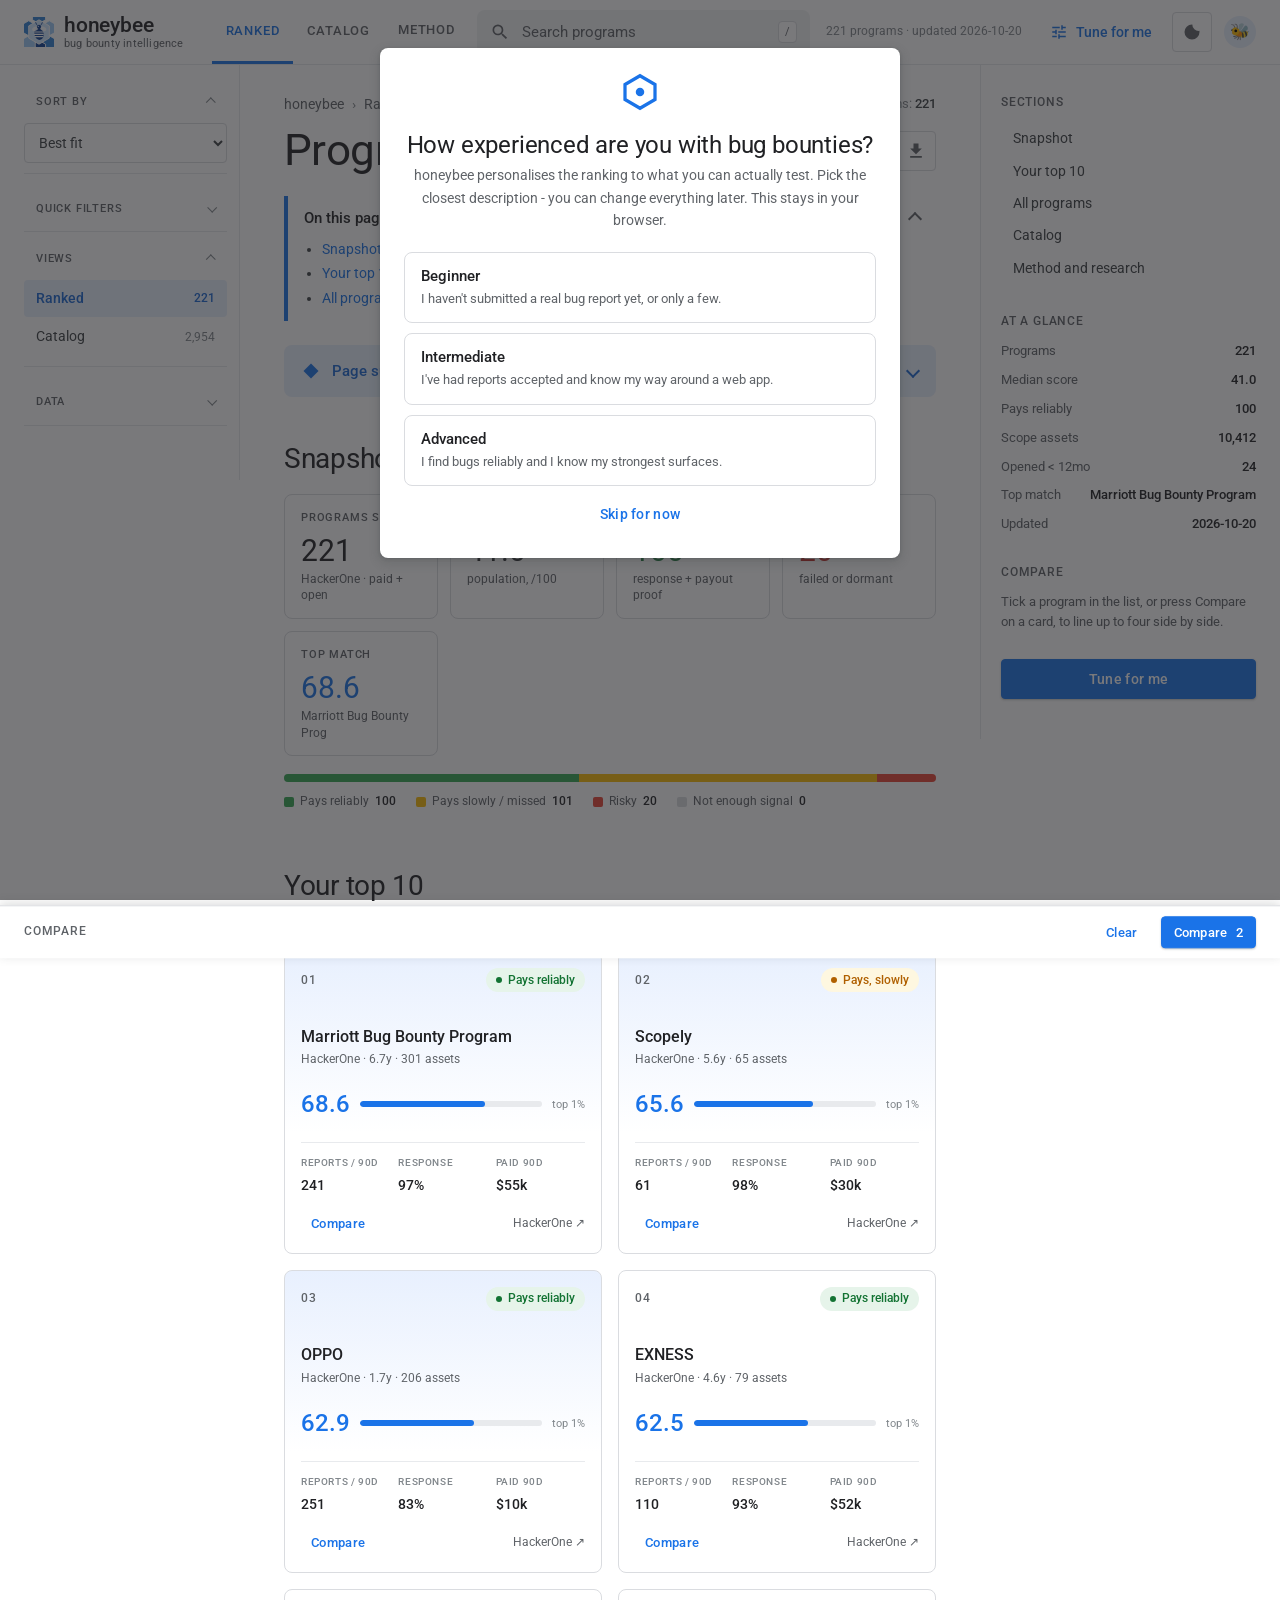
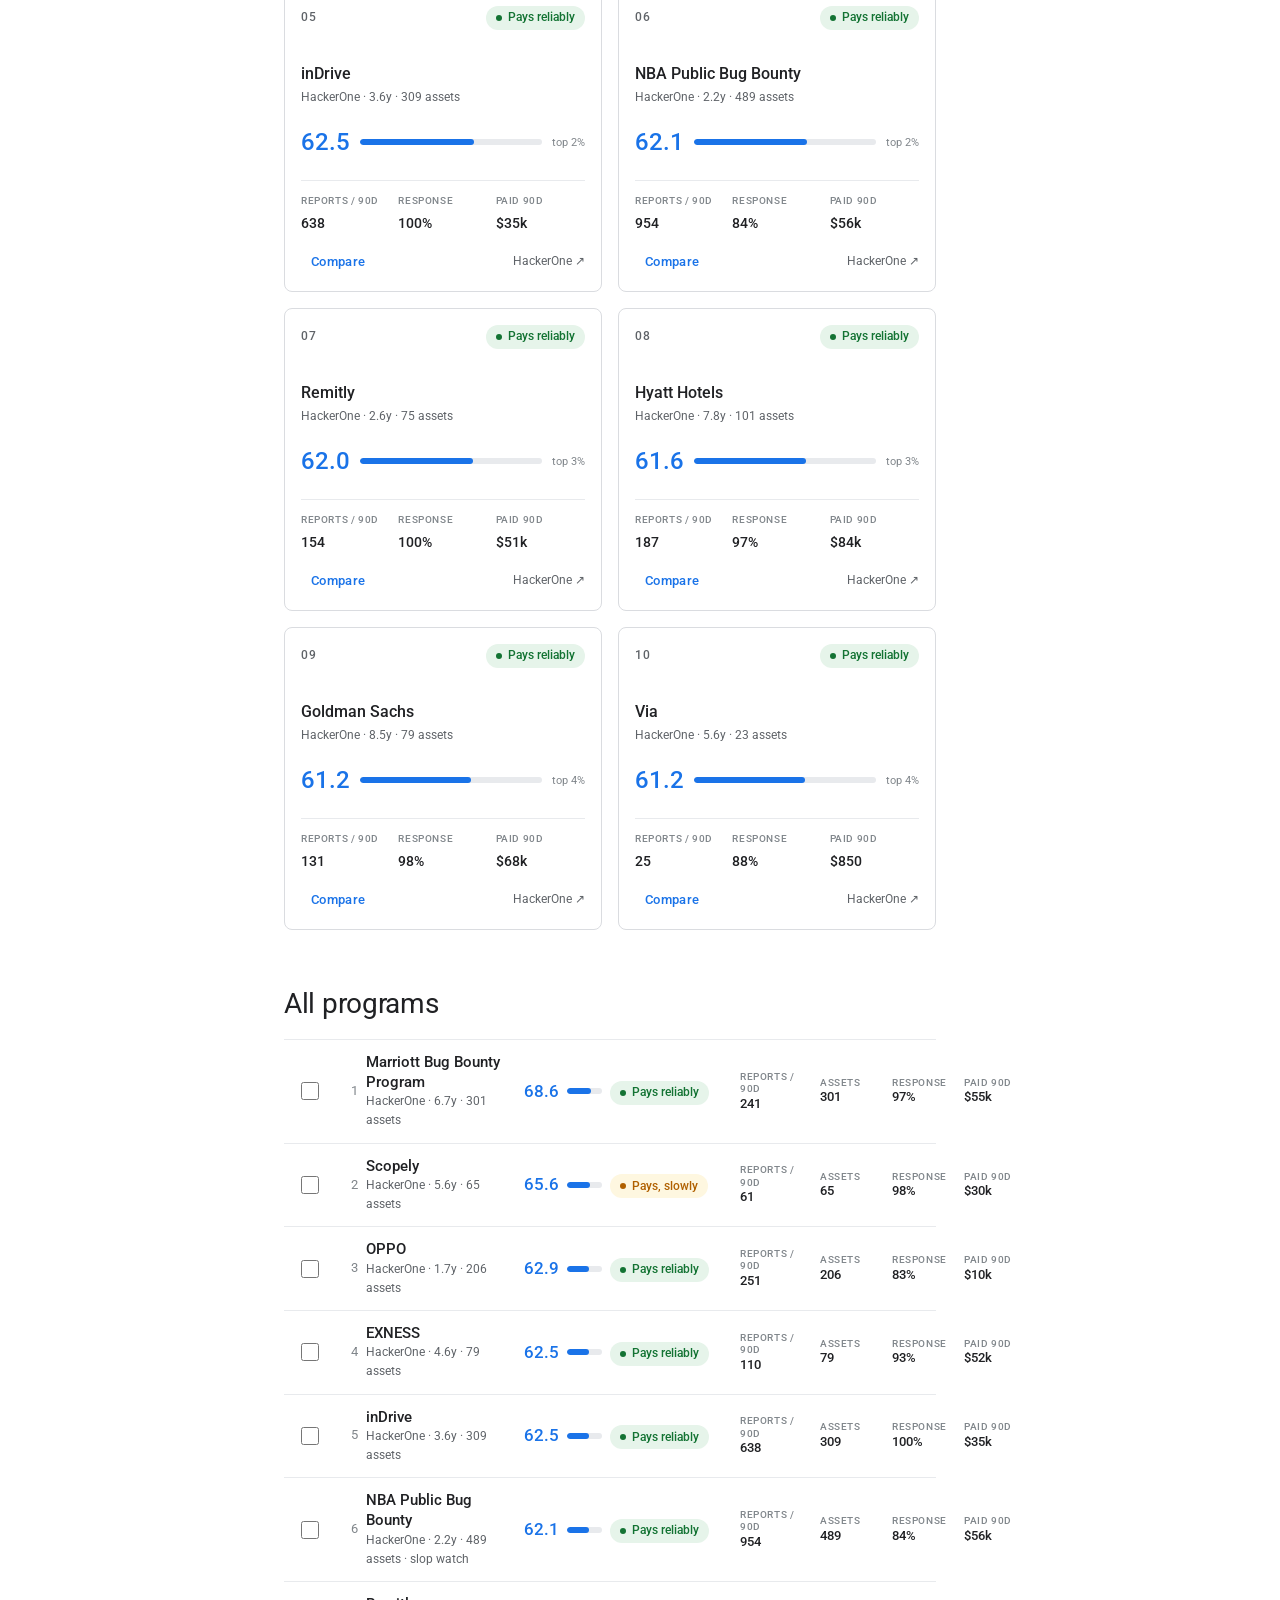
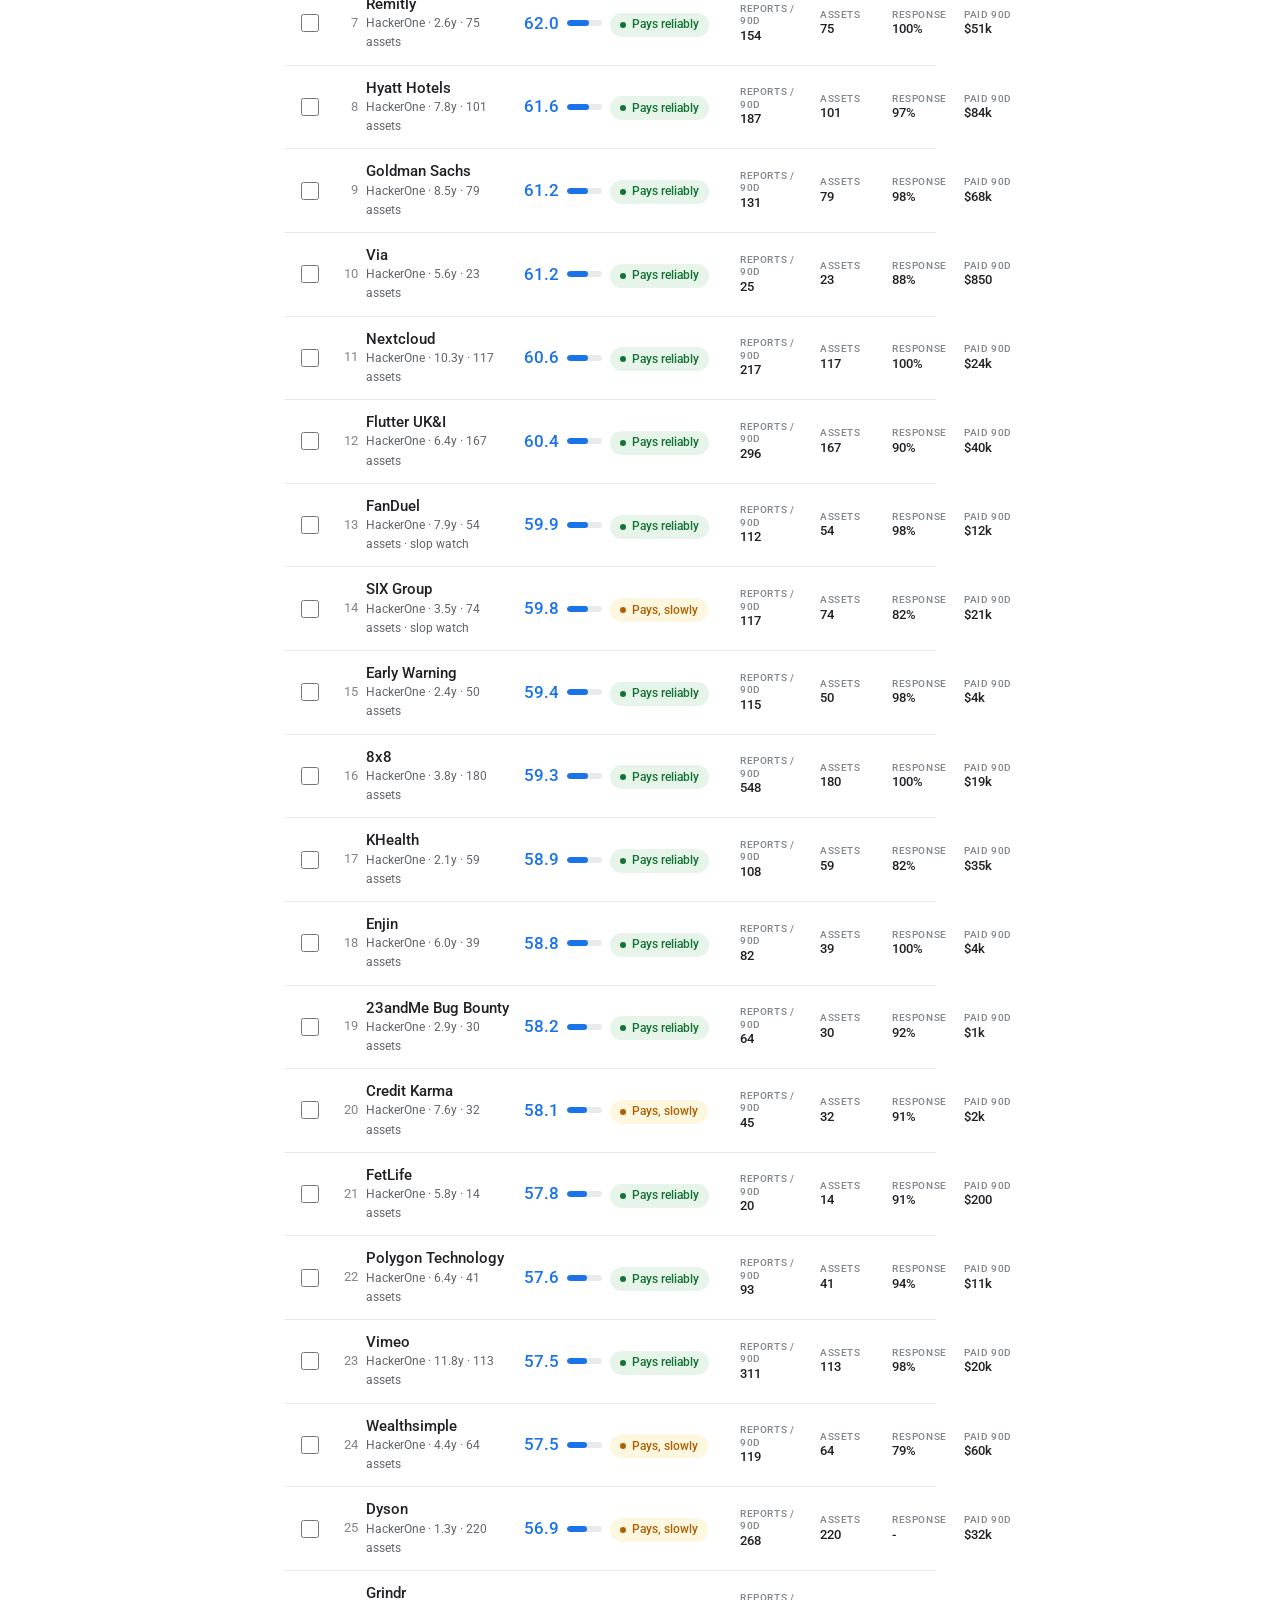
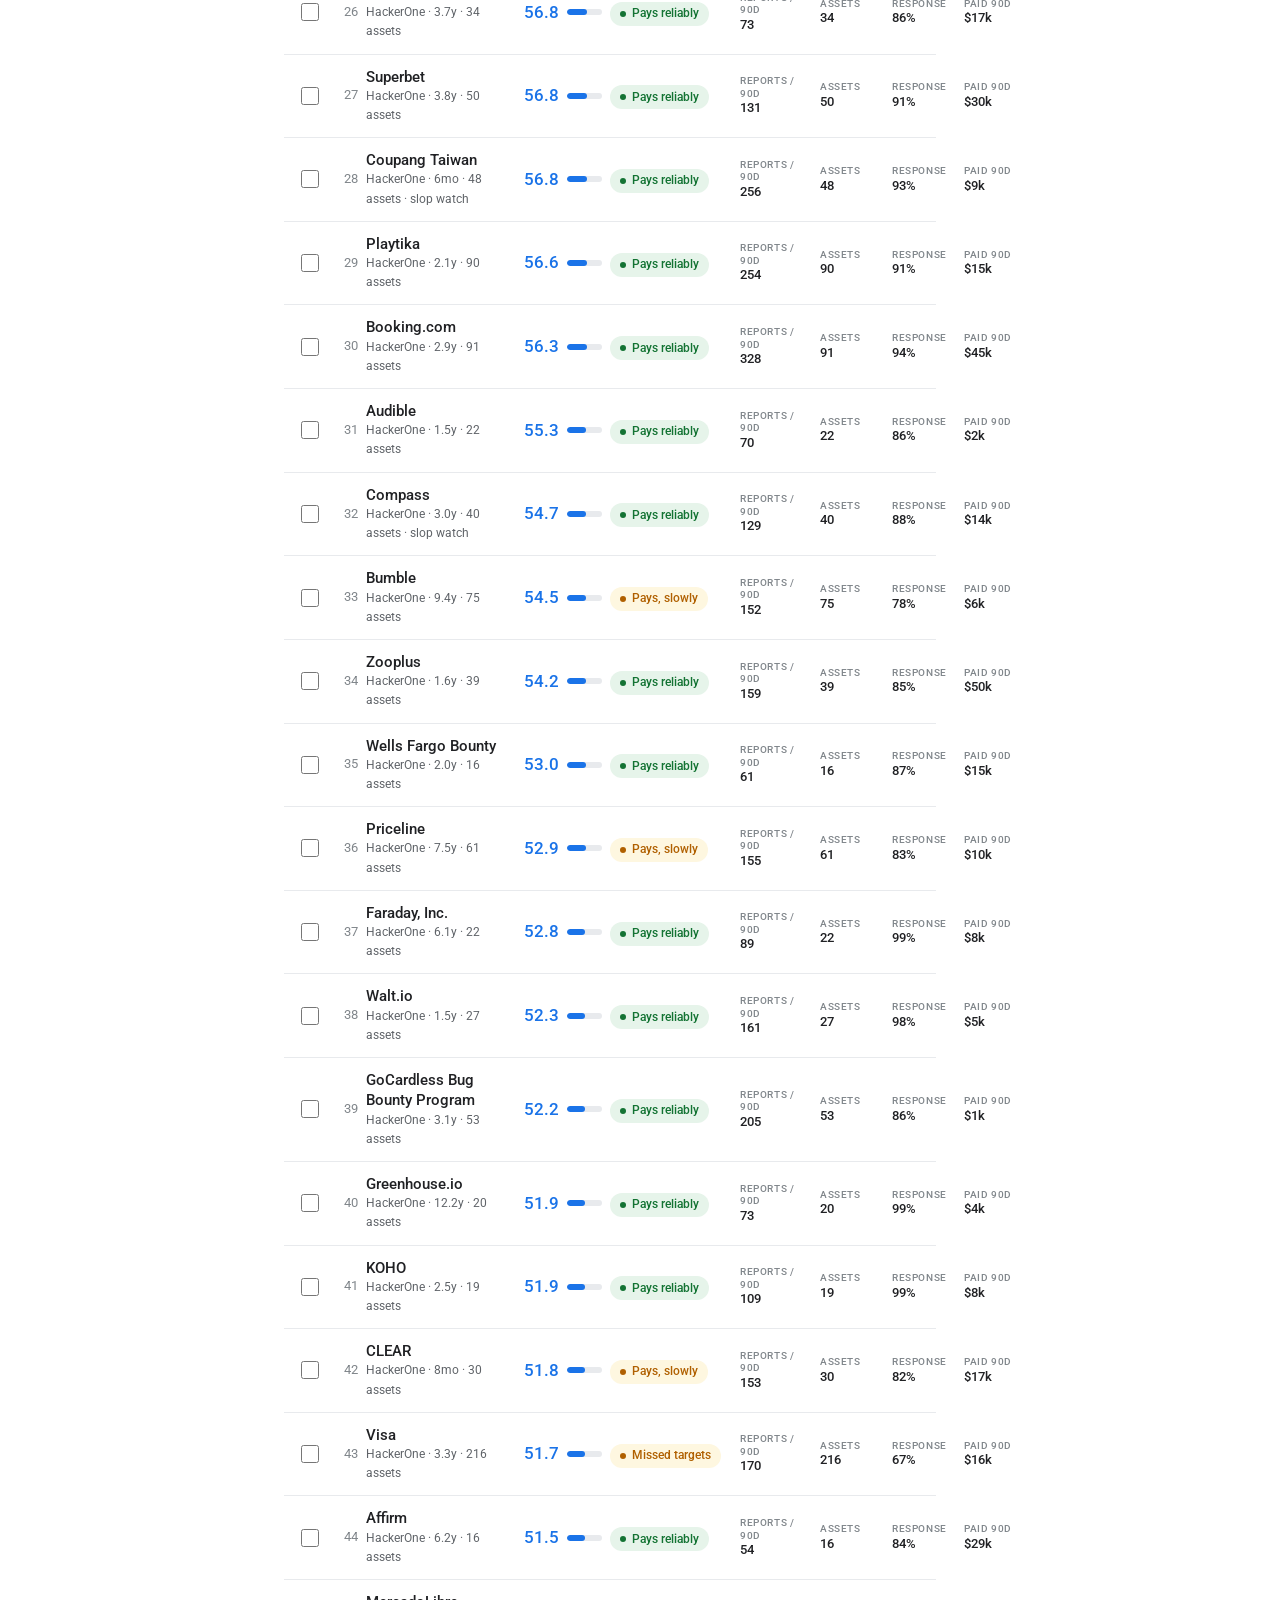
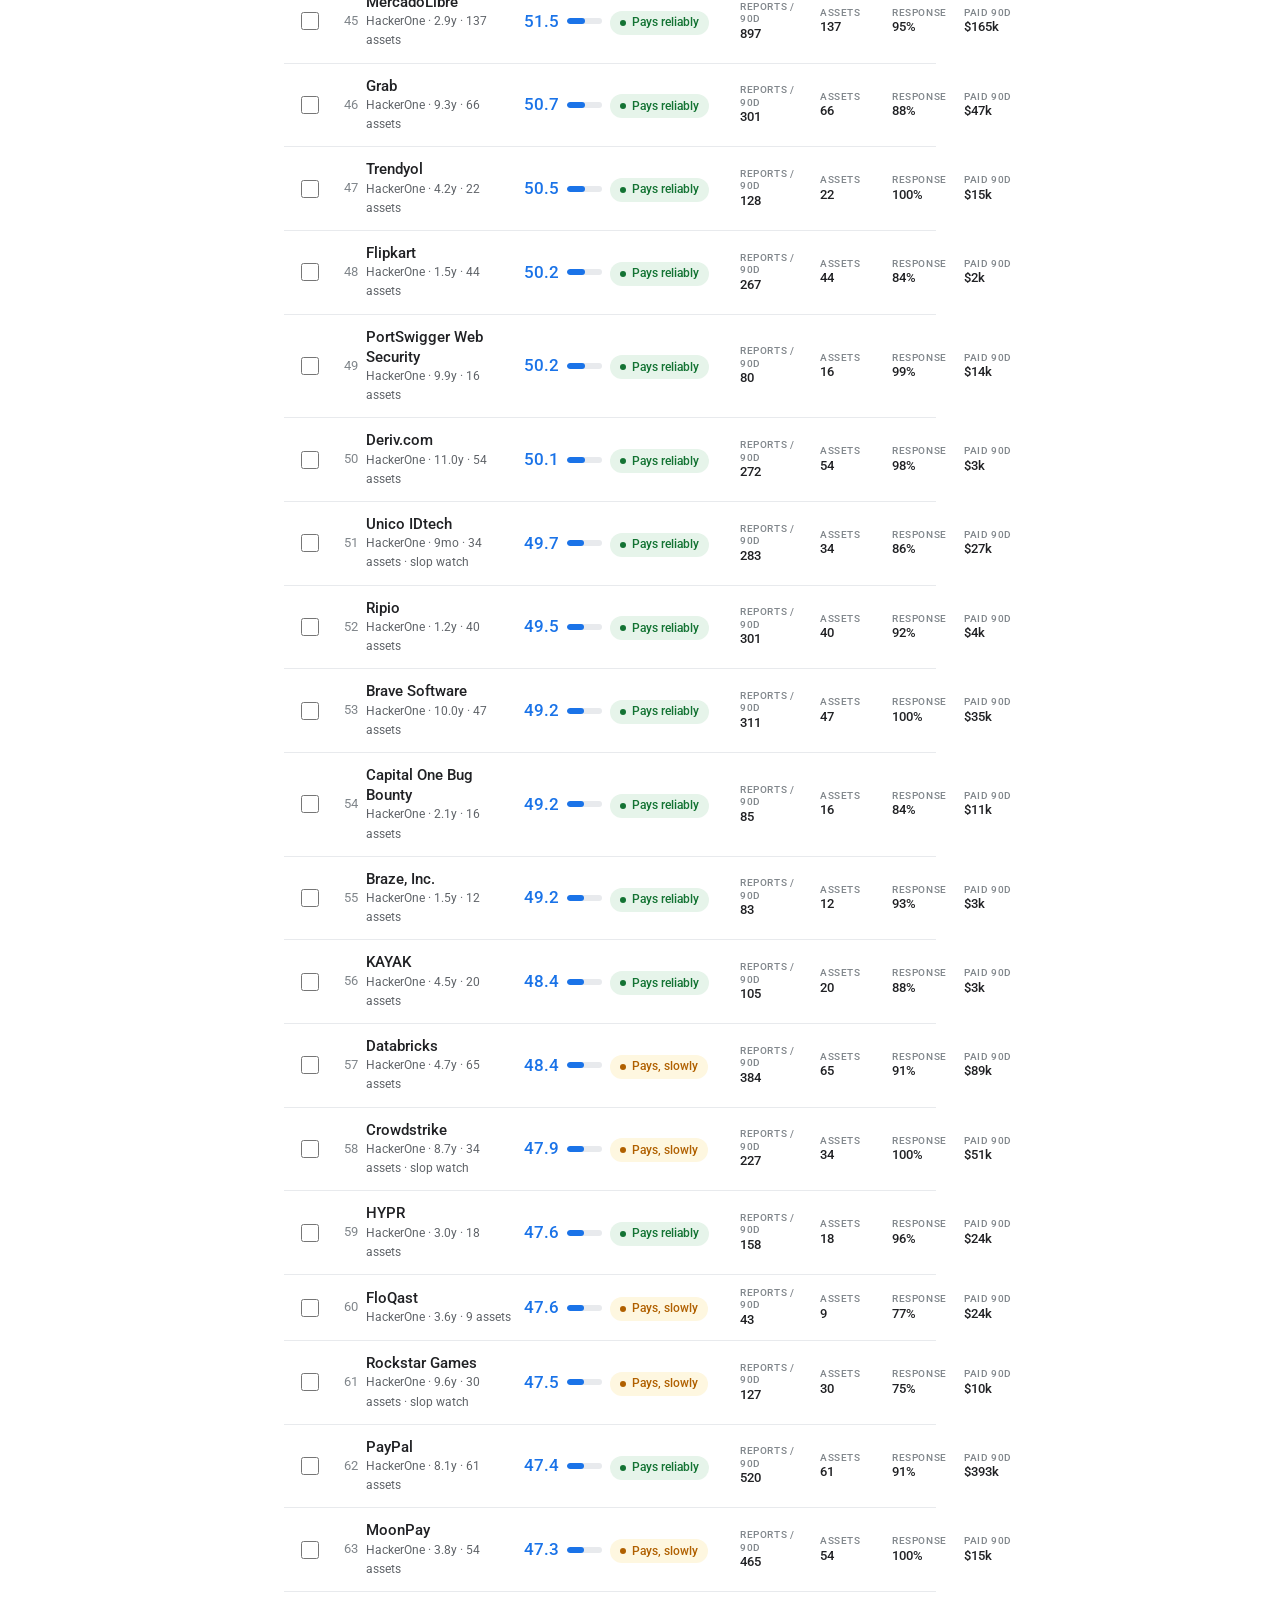
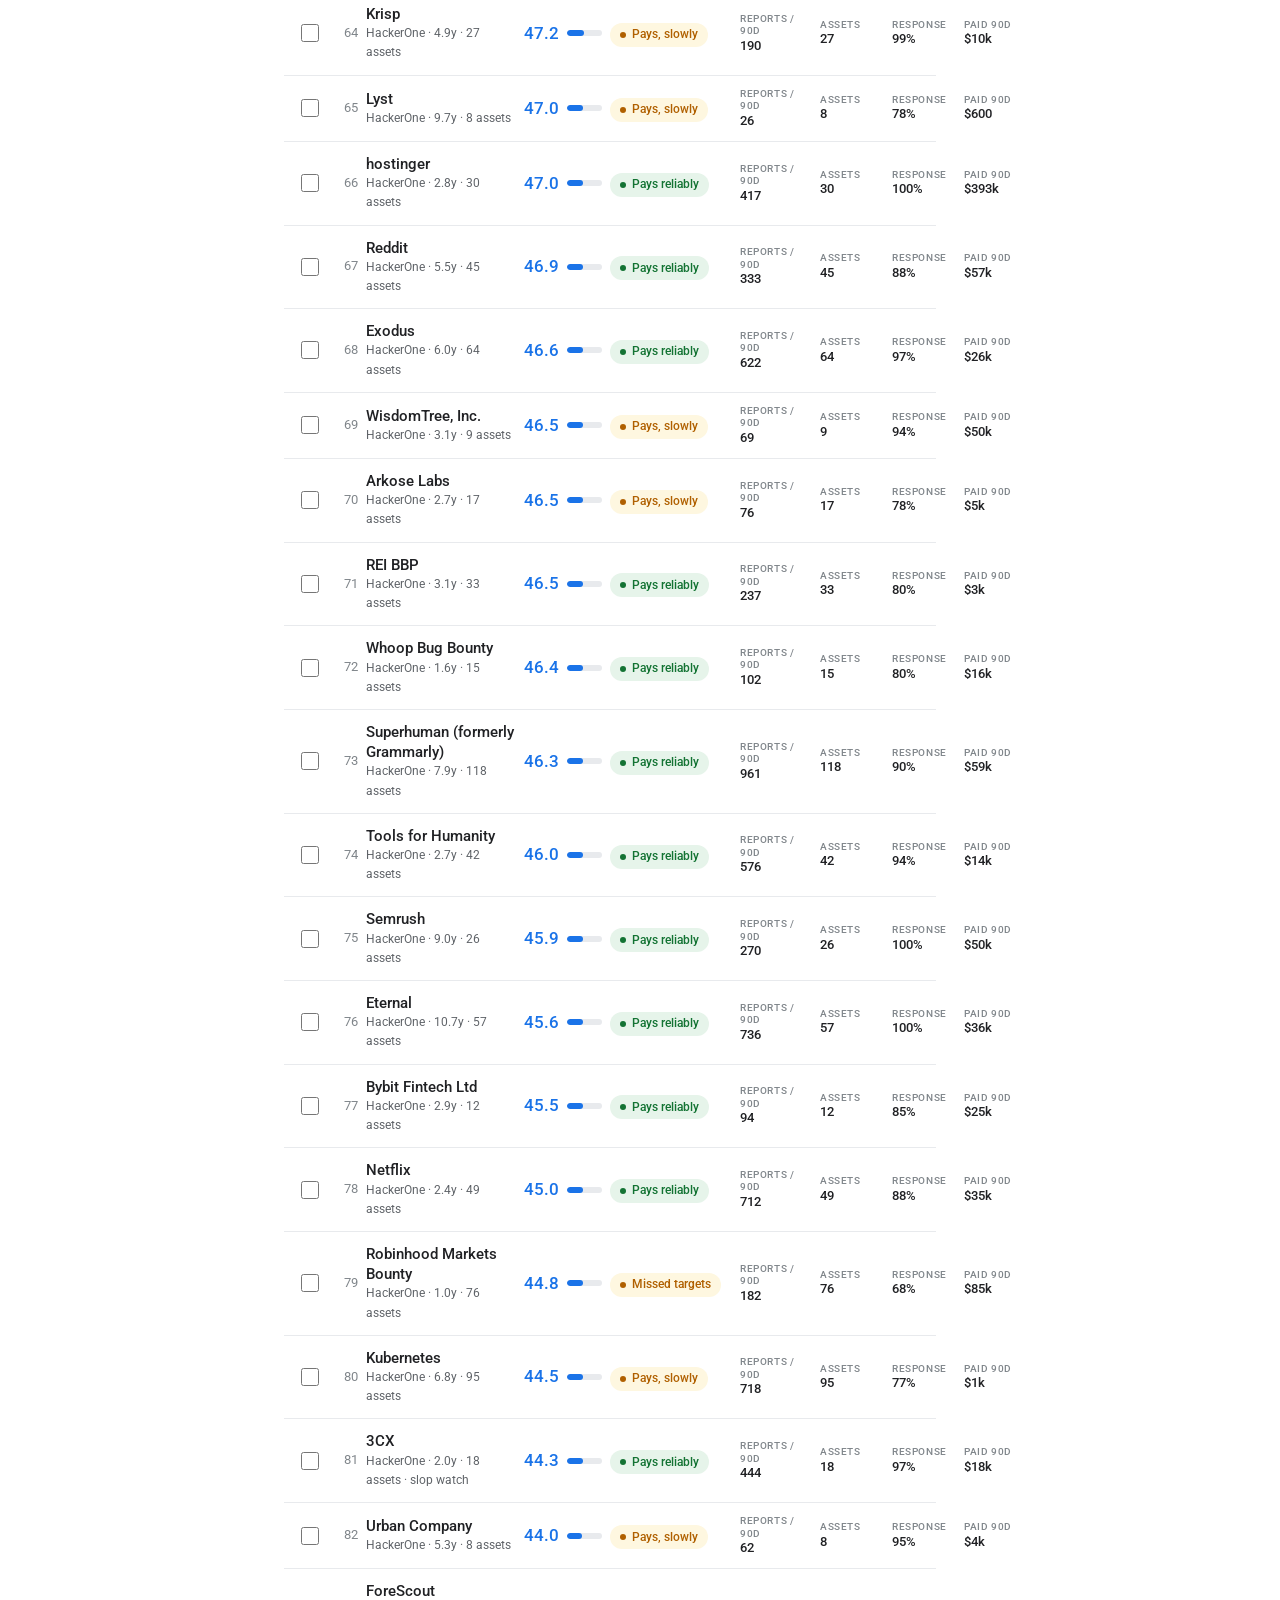
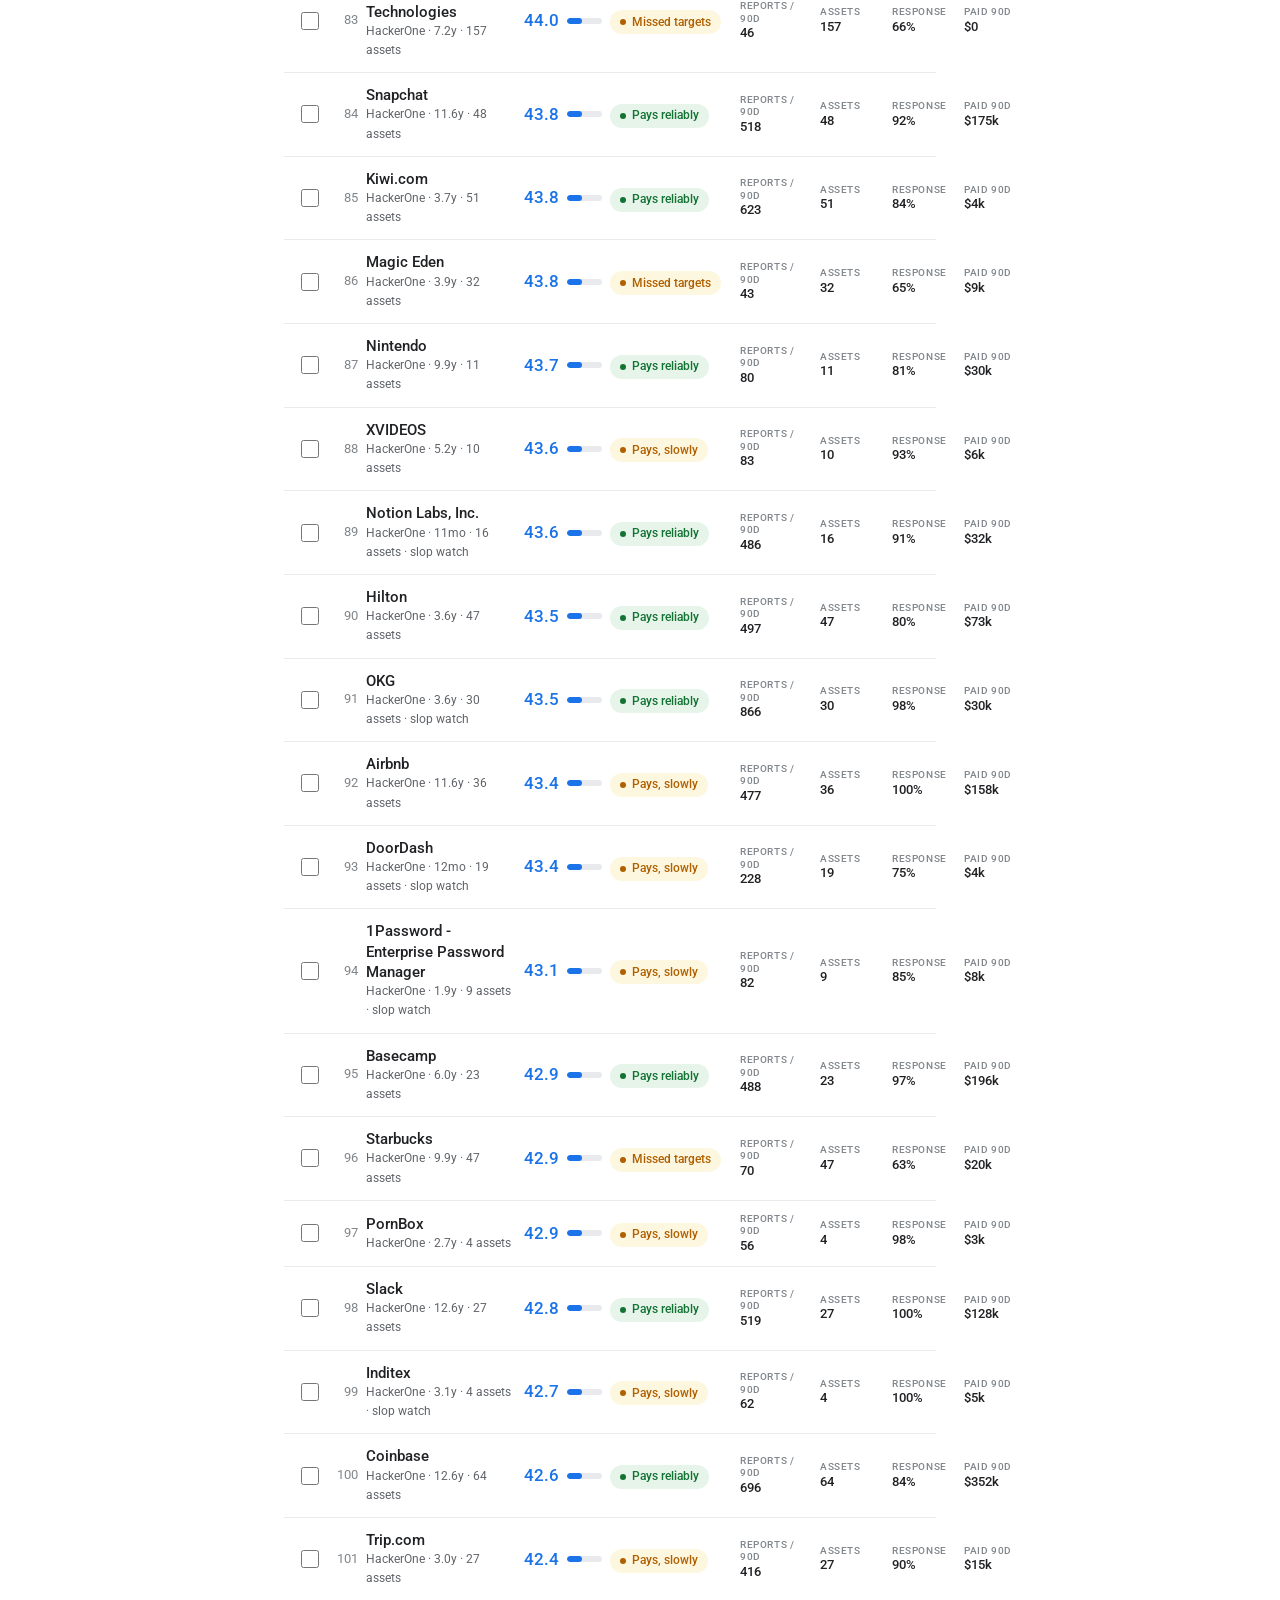
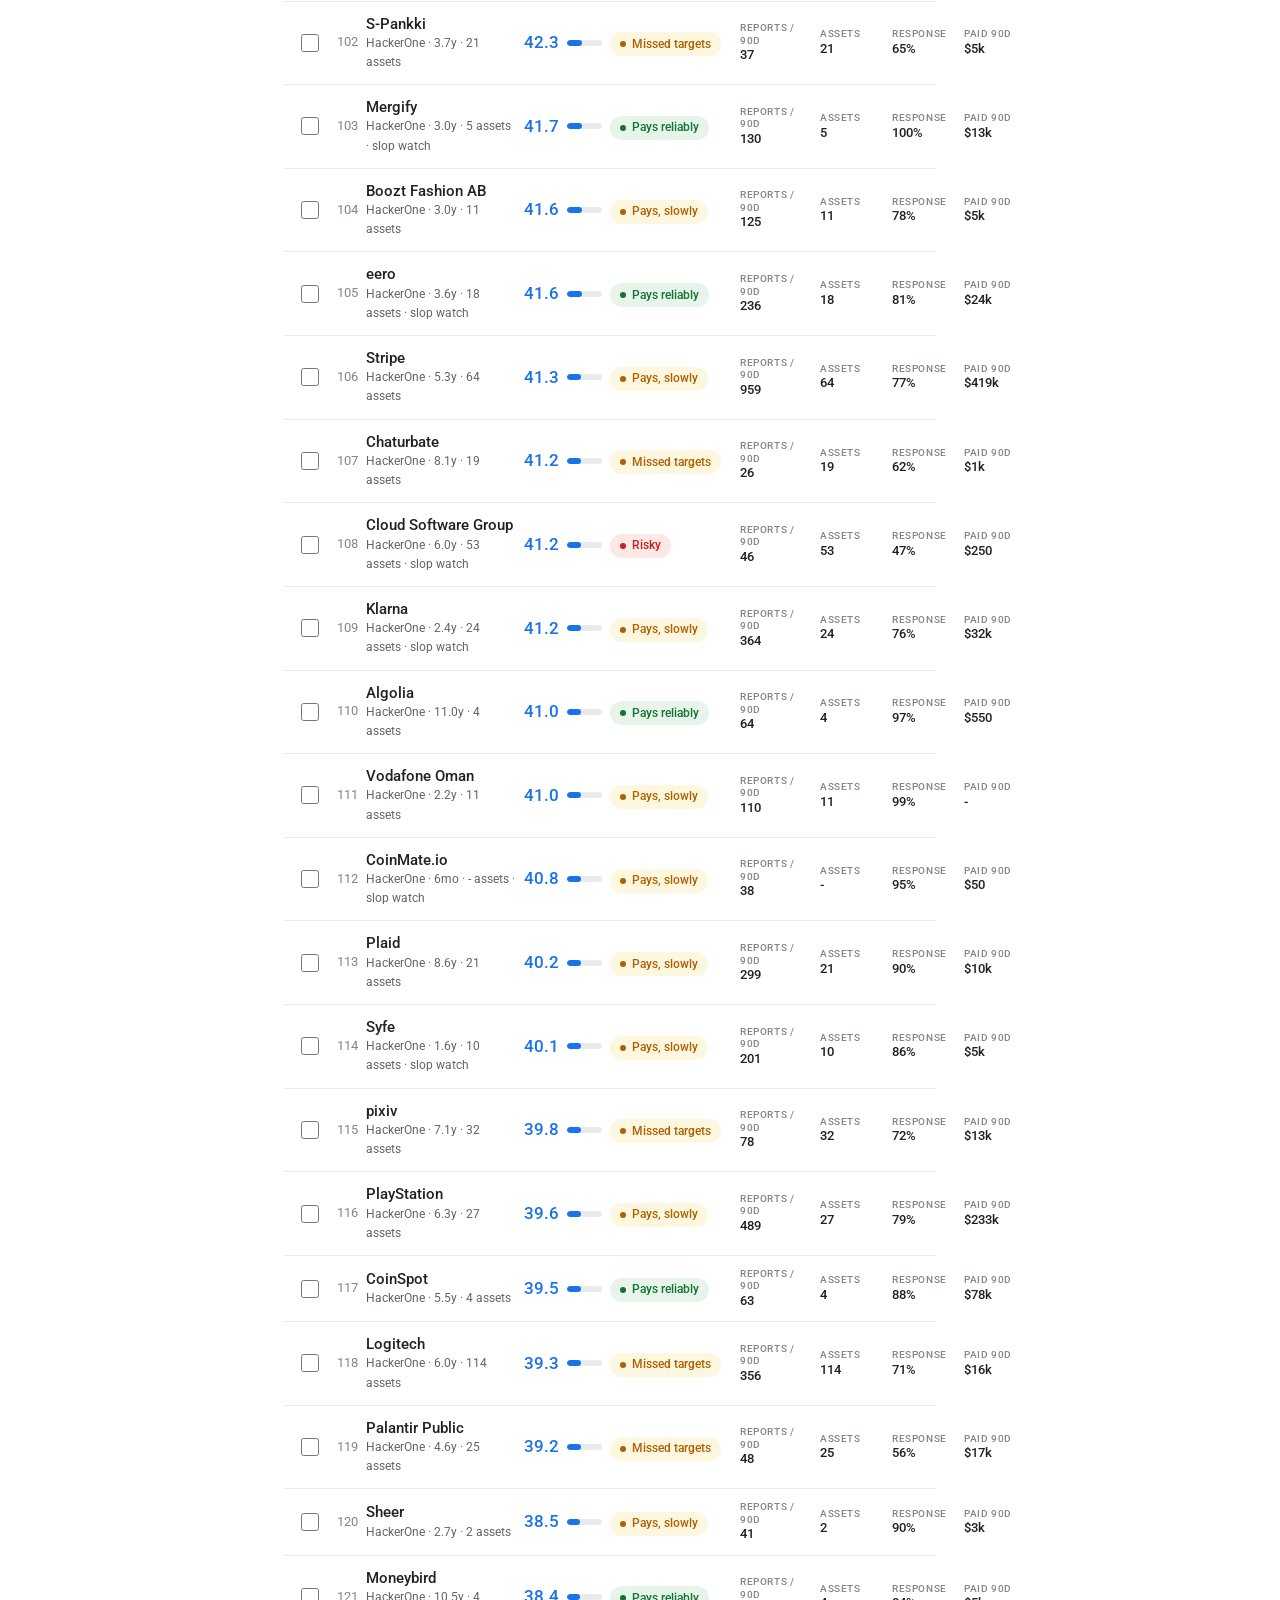
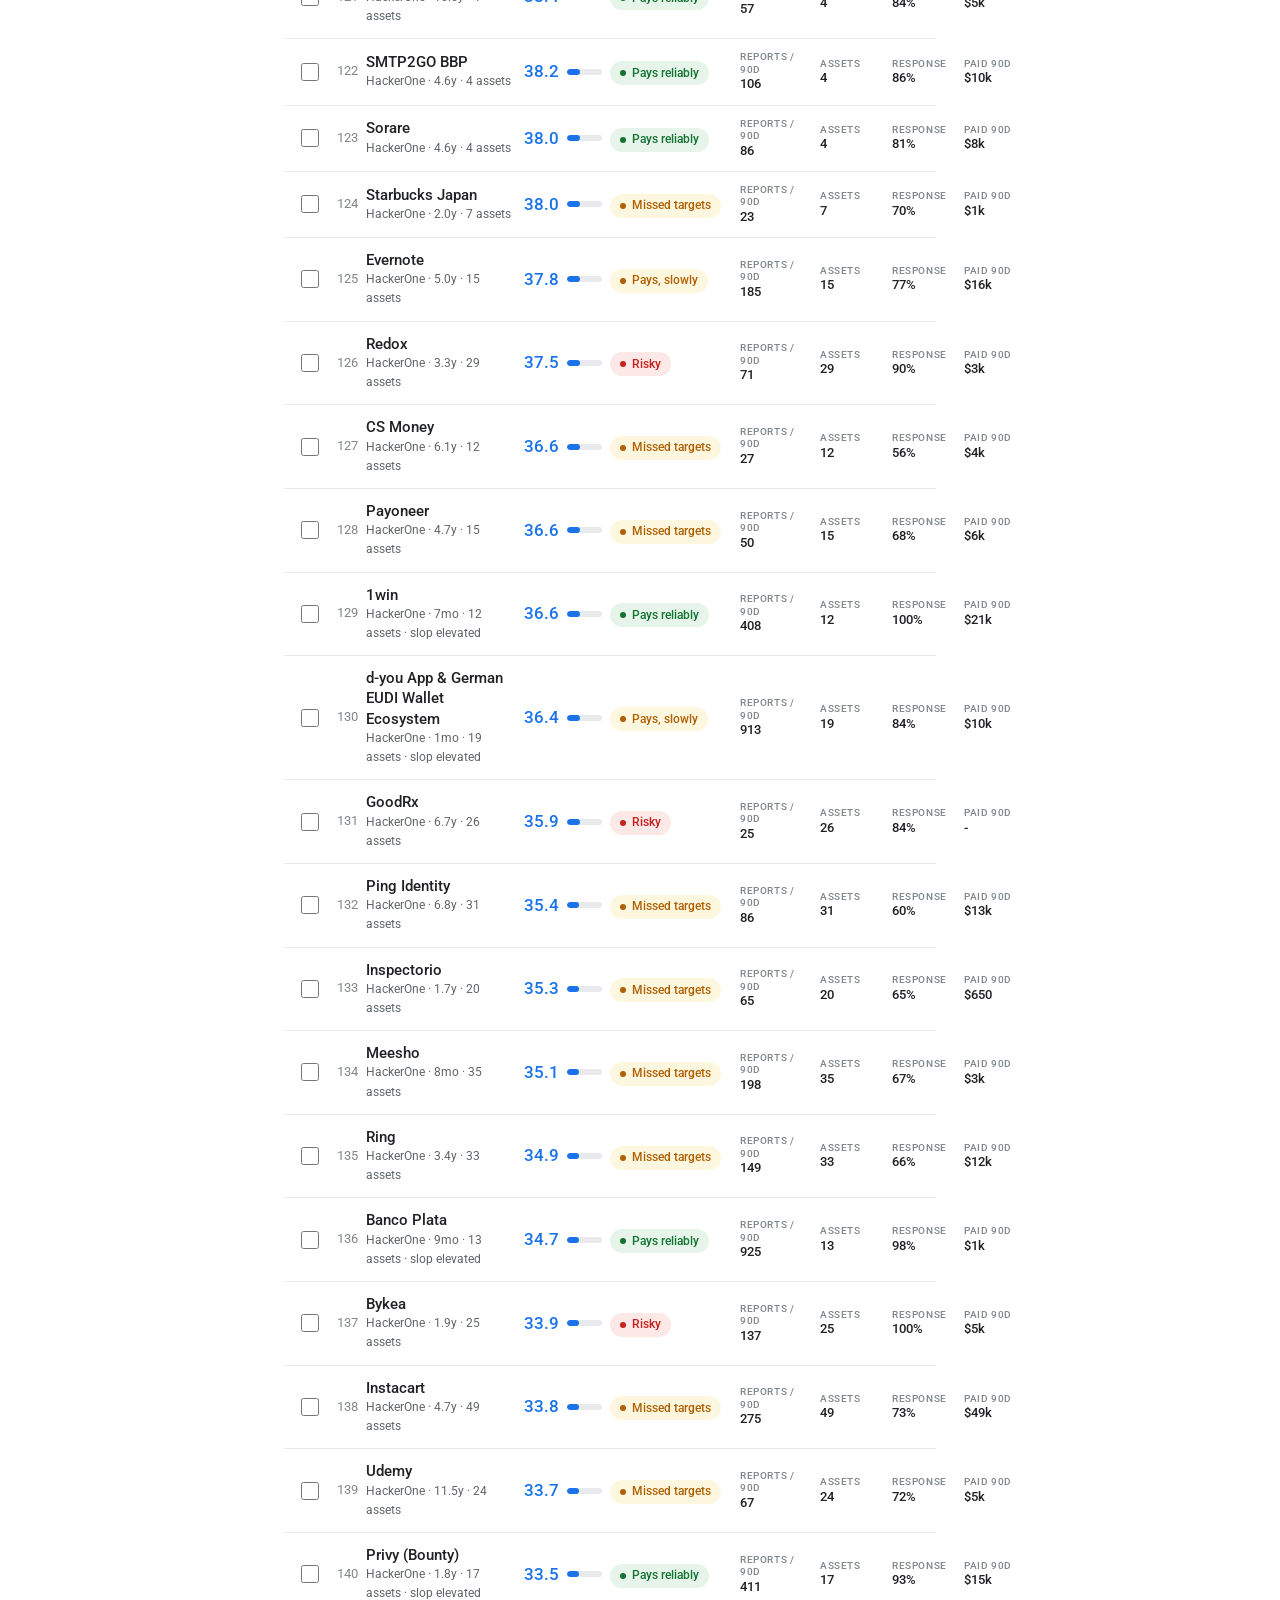
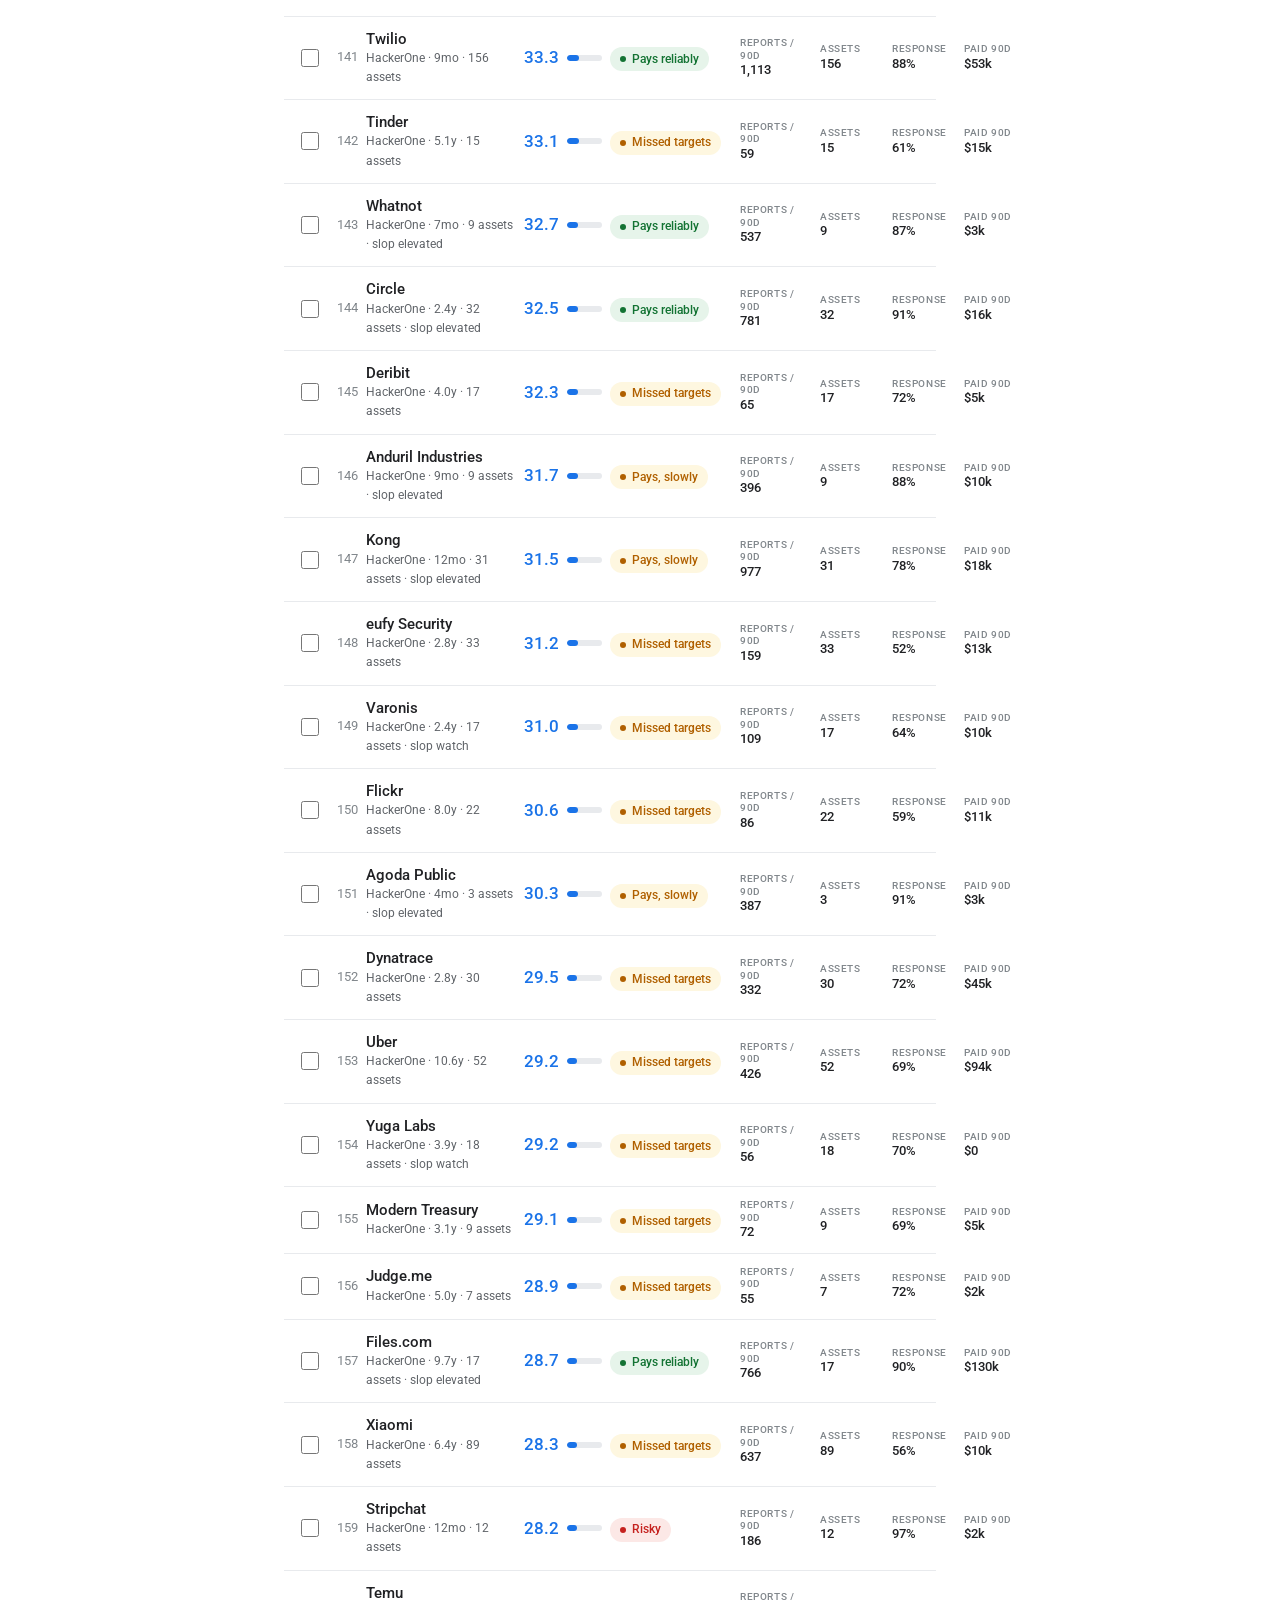
==== public/app.html @ 009af7c8 "Split home, index and method, add dark mode" ====
<!doctype html>
<html lang="en">
  <head>
    <meta charset="utf-8" />
    <meta name="viewport" content="width=device-width, initial-scale=1" />
    <title>Ranked - honeybee</title>
    <meta
      name="description"
      content="Ranked bug bounty programs, scored on payout reliability, crowding, triage quality and your own stack."
    />
    <link rel="preconnect" href="https://fonts.googleapis.com" />
    <link rel="preconnect" href="https://fonts.gstatic.com" crossorigin />
    <link
      href="https://fonts.googleapis.com/css2?family=Roboto:wght@300;400;500;700&family=Roboto+Mono:wght@400;500&display=swap"
      rel="stylesheet"
    />
    <link rel="stylesheet" href="styles.css" />
    <link rel="icon" type="image/svg+xml" href="logo.svg" />
    <script>
      (function () {
        try {
          var q = new URLSearchParams(window.location.search).get("theme");
          var t = q || localStorage.getItem("honeybee.theme");
          if (!t)
            t = window.matchMedia("(prefers-color-scheme: dark)").matches
              ? "dark"
              : "light";
          if (t === "dark" || t === "light")
            document.documentElement.setAttribute("data-theme", t);
        } catch (e) {}
      })();
    </script>
  </head>
  <body id="top">
    <!-- ===================== APP BAR ===================== -->
    <header class="appbar">
      <div class="appbar-inner">
        <a class="brand" href="index.html">
          <img class="brand-mark" src="logo.svg" alt="honeybee" />
          <span class="brand-text">
            <span class="brand-name">honeybee</span>
            <span class="brand-sub">bug bounty intelligence</span>
          </span>
        </a>

        <nav class="appnav" aria-label="Sections">
          <button class="appnav-link active" data-tab-link="ranked">
            Ranked
          </button>
          <button class="appnav-link" data-tab-link="catalog">Catalog</button>
          <a class="appnav-link" href="method.html">Method</a>
        </nav>

        <div class="appbar-search">
          <svg class="ic" viewBox="0 0 24 24" aria-hidden="true">
            <path
              d="M15.5 14h-.79l-.28-.27A6.47 6.47 0 0 0 16 9.5 6.5 6.5 0 1 0 9.5 16c1.61 0 3.09-.59 4.23-1.57l.27.28v.79l5 4.99L20.49 19l-4.99-5zm-6 0C7.01 14 5 11.99 5 9.5S7.01 5 9.5 5 14 7.01 14 9.5 11.99 14 9.5 14z"
            />
          </svg>
          <input
            id="search"
            type="search"
            placeholder="Search programs"
            autocomplete="off"
            aria-label="Search programs"
          />
          <kbd>/</kbd>
        </div>

        <span class="appbar-meta" id="meta">loading…</span>
        <span id="profile-pill"></span>
        <button class="btn-text js-tune" id="tune-btn">
          <svg class="ic" viewBox="0 0 24 24" aria-hidden="true">
            <path
              d="M3 17v2h6v-2H3zM3 5v2h10V5H3zm10 16v-2h8v-2h-8v-2h-2v6h2zM7 9v2H3v2h4v2h2V9H7zm14 4v-2H11v2h10zm-6-4h2V7h4V5h-4V3h-2v6z"
            />
          </svg>
          Tune for me
        </button>
        <button
          class="icon-btn theme-toggle"
          data-theme-toggle
          aria-label="Switch colour theme"
          title="Switch colour theme"
        >
          <svg class="ic icon-moon" viewBox="0 0 24 24" aria-hidden="true">
            <path
              d="M12 3a9 9 0 1 0 9 9c0-.46-.04-.92-.1-1.36A7.5 7.5 0 0 1 12.36 3.1c-.12-.03-.24-.05-.36-.08z"
            />
          </svg>
          <svg class="ic icon-sun" viewBox="0 0 24 24" aria-hidden="true">
            <path
              d="M12 7a5 5 0 1 0 0 10 5 5 0 0 0 0-10zm0-5v3m0 14v3M2 12h3m14 0h3M4.9 4.9l2.1 2.1m10 10 2.1 2.1M4.9 19.1l2.1-2.1m10-10 2.1-2.1"
              stroke="currentColor"
              stroke-width="1.8"
              fill="none"
              stroke-linecap="round"
            />
          </svg>
        </button>
        <span class="avatar" aria-hidden="true">🐝</span>
      </div>
    </header>

    <div class="shell">
      <!-- ---------- left nav ---------- -->
      <aside class="sidenav">
        <details class="side-block" id="sort-block" open>
          <summary class="side-title">Sort by</summary>
          <div class="controls" id="controls">
            <select id="sort" aria-label="Sort programs">
              <option value="fit">Best fit</option>
              <option value="lowcomp">Lowest competition</option>
              <option value="newest">Newest</option>
              <option value="payout">Highest paid (90d)</option>
              <option value="scope">Largest scope</option>
            </select>
          </div>
        </details>

        <details class="side-block">
          <summary class="side-title">Quick filters</summary>
          <div class="quick" id="quick">
            <button class="quickchip active" data-quick="all">
              All programs <span class="chip-cnt" data-cnt="all"></span>
            </button>
            <button class="quickchip" data-quick="green">
              Pays reliably <span class="chip-cnt" data-cnt="green"></span>
            </button>
            <button class="quickchip" data-quick="missed">
              Missed targets <span class="chip-cnt" data-cnt="missed"></span>
            </button>
            <button class="quickchip" data-quick="red">
              Risky <span class="chip-cnt" data-cnt="red"></span>
            </button>
            <button class="quickchip" data-quick="lowcomp">
              Low crowding <span class="chip-cnt" data-cnt="lowcomp"></span>
            </button>
            <button class="quickchip" data-quick="fresh">
              Fresh &lt; 12mo <span class="chip-cnt" data-cnt="fresh"></span>
            </button>
            <button class="quickchip" data-quick="bigscope">
              Large scope <span class="chip-cnt" data-cnt="bigscope"></span>
            </button>
          </div>
        </details>

        <details class="side-block" open>
          <summary class="side-title">Views</summary>
          <nav class="side-nav">
            <a class="side-link active" data-tab-link="ranked" href="#"
              >Ranked <span class="side-count" id="count-ranked">-</span></a
            >
            <a class="side-link" data-tab-link="catalog" href="#"
              >Catalog
              <span class="side-count" id="count-catalog">soon</span></a
            >
          </nav>
        </details>

        <details class="side-block">
          <summary class="side-title">Data</summary>
          <nav class="side-nav">
            <a class="side-link" href="#top10">Your top 10</a>
            <a class="side-link" href="#all">All programs</a>
            <a class="side-link" href="method.html">Method and research</a>
            <a class="side-link" href="data/programs.json" download
              >Download JSON</a
            >
            <a class="side-link" href="data/catalog.json" download
              >Download catalog</a
            >
          </nav>
        </details>
      </aside>

      <!-- ---------- main ---------- -->
      <main class="doc">
        <div class="crumbs">
          <a href="#top">honeybee</a>
          <span class="sep">›</span>
          <a href="#top10" id="crumb-section">Ranked</a>
          <span class="sep">›</span>
          <span class="crumb-current" id="crumb-current">Programs</span>
          <span class="crumb-right" id="hero-count-wrap"
            >Scored programs: <b id="hero-count">220</b></span
          >
        </div>

        <div class="h1-row">
          <h1>Programs that actually pay</h1>
          <div class="h1-actions">
            <button
              class="icon-btn"
              id="copy-link"
              title="Copy a link to this view"
            >
              <svg class="ic" viewBox="0 0 24 24">
                <path
                  d="M16 1H4a2 2 0 0 0-2 2v14h2V3h12V1zm3 4H8a2 2 0 0 0-2 2v14a2 2 0 0 0 2 2h11a2 2 0 0 0 2-2V7a2 2 0 0 0-2-2zm0 16H8V7h11v14z"
                />
              </svg>
            </button>
            <a
              class="icon-btn"
              href="data/programs.json"
              download
              title="Download the dataset"
            >
              <svg class="ic" viewBox="0 0 24 24">
                <path d="M19 9h-4V3H9v6H5l7 7 7-7zM5 18v2h14v-2H5z" />
              </svg>
            </a>
          </div>
        </div>

        <details class="toc-box" open>
          <summary>On this page</summary>
          <ul id="toc-list">
            <li><a href="#snapshot">Snapshot</a></li>
            <li><a href="#top10">Your top 10</a></li>
            <li><a href="#all">All programs</a></li>
          </ul>
        </details>

        <details class="callout">
          <summary>
            <svg class="ic diamond" viewBox="0 0 24 24" aria-hidden="true">
              <path d="M12 2 22 12 12 22 2 12z" />
            </svg>
            Page summary
          </summary>
          <div class="callout-body" id="page-summary-body">
            <p>
              honeybee ranks
              <b
                ><span class="inline-count" id="hero-count-2">220</span> public,
                paid, open HackerOne programs</b
              >
              by payout reliability, crowding, triage quality and scope breadth.
              Data comes from free, unauthenticated sources and refreshes every
              six hours.
            </p>
            <p>
              Programs with insufficient signal are marked unknown instead of
              scored favorably. Missing data never becomes a good score.
            </p>
          </div>
        </details>

        <div id="ranked-view">
          <h2 id="snapshot">Snapshot</h2>
          <section class="stats" id="stats"></section>
          <div
            class="tierbar"
            id="tierbar"
            title="Will They Pay distribution"
          ></div>
          <div class="tierlegend" id="tierlegend"></div>

          <h2 id="top10">Your top 10</h2>
          <p class="section-note" id="top10-note">
            population ranking · add a profile to personalise
          </p>
          <section class="top10" id="top10-section">
            <div class="cards" id="cards"></div>
          </section>

          <h2 id="all">All programs</h2>
          <div id="list" class="list"></div>
        </div>
        <!-- /ranked-view -->

        <div id="catalog-view" style="display: none">
          <h2 id="catalog">Catalog</h2>
          <p class="lede">
            Everything honeybee can find, across six sources, with the gaps left
            visible. The Catalog is ordered, never scored: it exists to show you
            what is out there when the ranked list is empty for your stack.
          </p>
          <p class="section-note" id="cat-intro"></p>

          <div class="cat-toolbar">
            <div class="cat-chips" id="cat-chips"></div>
            <label class="cat-sort">
              <span>Order</span>
              <select id="cat-sort" aria-label="Order catalog programs">
                <option value="best">Catalog order</option>
                <option value="latest">Latest additions</option>
                <option value="scope">Largest scope</option>
                <option value="payout">Highest max payout</option>
                <option value="name">Name A to Z</option>
              </select>
            </label>
          </div>

          <h3 class="subhead" id="cat-top">Catalog top 10</h3>
          <p class="section-note" id="cat-top-note">
            Ordered on scope size, stated bounties and disclosure terms, using
            only the fields we have. This is an ordering, not a payout
            prediction. Programs already scored in Ranked are excluded here.
          </p>
          <div class="cards" id="cat-cards"></div>

          <h3 class="subhead" id="cat-latest">Latest additions</h3>
          <p class="section-note" id="cat-latest-note"></p>
          <div class="list cat-latest" id="cat-latest"></div>

          <h3 class="subhead" id="cat-all">All catalog programs</h3>
          <p class="section-note" id="cat-count"></p>
          <div class="list" id="cat-list"></div>
        </div>
      </main>

      <!-- ---------- right rail ---------- -->
      <aside class="rail">
        <div class="rail-block">
          <h3>Sections</h3>
          <ul class="rail-toc">
            <li><a href="#snapshot">Snapshot</a></li>
            <li><a href="#top10">Your top 10</a></li>
            <li><a href="#all">All programs</a></li>
            <li><a href="#catalog" data-tab-link="catalog">Catalog</a></li>
            <li><a href="method.html">Method and research</a></li>
          </ul>
        </div>

        <div class="rail-block">
          <h3>At a glance</h3>
          <div class="rail-stats" id="rail-stats"></div>
        </div>

        <div class="rail-block">
          <h3>Compare</h3>
          <div id="rail-compare"></div>
        </div>

        <div class="rail-block" id="rail-gap-block" style="display: none">
          <h3>Skill gaps</h3>
          <p class="rail-empty" id="rail-gap-note">
            If you practiced one more surface, these programs would enter your
            top 50.
          </p>
          <div id="rail-gaps"></div>
        </div>

        <button class="btn primary full js-tune">Tune for me</button>
      </aside>
    </div>

    <!-- ===================== COMPARE TRAY (narrow screens) ===================== -->
    <div class="tray" id="tray">
      <div class="tray-inner">
        <span class="tray-label">Compare</span>
        <div class="tray-items" id="tray-items"></div>
        <div class="spacer"></div>
        <button class="btn ghost sm" id="clear-compare">Clear</button>
        <button class="btn primary sm" id="open-compare">
          Compare <span id="compare-count">2</span>
        </button>
      </div>
    </div>

    <!-- ===================== COMPARE DIALOG ===================== -->
    <div class="modal" id="compare-modal">
      <div class="modal-bg" id="compare-bg"></div>
      <div
        class="modal-card wide"
        role="dialog"
        aria-modal="true"
        aria-labelledby="compare-title"
      >
        <div class="modal-head">
          <h2 id="compare-title">Side by side</h2>
          <div class="spacer"></div>
          <button class="btn sm" id="export-csv">Export CSV</button>
          <button class="btn ghost sm" id="close-compare">Close</button>
        </div>
        <div id="compare-body"></div>
      </div>
    </div>

    <!-- ===================== MATCH CARD ===================== -->
    <div class="modal" id="match-modal">
      <div class="modal-bg" data-close-match></div>
      <div
        class="modal-card match-card"
        role="dialog"
        aria-modal="true"
        aria-labelledby="match-title"
      >
        <div id="match-body"></div>
      </div>
    </div>

    <!-- ===================== PROFILE DIALOG ===================== -->
    <div class="modal" id="modal">
      <div class="modal-bg" data-close></div>
      <div
        class="modal-card"
        role="dialog"
        aria-modal="true"
        aria-labelledby="modal-title"
      >
        <div class="modal-head">
          <h2 id="modal-title">Tune honeybee to you</h2>
          <button class="btn ghost sm" data-close>Close</button>
        </div>
        <p class="lede">
          Everything here stays in your browser. With a profile the ranking
          shifts toward programs whose surface you can actually test.
        </p>

        <div class="fieldset">
          <h3>Experience level</h3>
          <div class="chips" id="level-chips">
            <span class="chip" data-level="1">Beginner</span>
            <span class="chip on" data-level="2">Intermediate</span>
            <span class="chip" data-level="3">Advanced</span>
          </div>
          <p class="hint" id="level-hint">
            Your level scales every self-assessed skill. A beginner rating of 5
            counts as 2.5 in the engine. Be honest - the ranking only helps if
            it is.
          </p>
        </div>

        <div class="fieldset">
          <h3>What can you test?</h3>
          <div class="sliders" id="surface-sliders"></div>
        </div>

        <div class="fieldset">
          <h3>How much time do you have?</h3>
          <div class="sliders">
            <div class="slider">
              <span>Hours / week</span>
              <input
                type="range"
                id="hours"
                min="2"
                max="40"
                step="2"
                value="10"
              />
              <span class="sv" id="hours-v">10</span>
            </div>
            <div class="slider">
              <span>Session length</span>
              <input
                type="range"
                id="session"
                min="1"
                max="8"
                step="1"
                value="3"
              />
              <span class="sv" id="session-v">3h</span>
            </div>
          </div>
        </div>

        <div class="fieldset">
          <h3>What are you optimising for?</h3>
          <div class="chips" id="goal-chips">
            <span class="chip on" data-goal="first_bounty">First bounty</span>
            <span class="chip" data-goal="income">Steady income</span>
            <span class="chip" data-goal="learning">Learning</span>
          </div>
          <p class="hint" id="goal-shift-note"></p>
        </div>

        <div class="fieldset">
          <h3>What do you have?</h3>
          <div class="chips" id="tool-chips">
            <span class="chip" data-tool="burp_pro">Burp Pro</span>
            <span class="chip" data-tool="collaborator"
              >OOB / Collaborator</span
            >
            <span class="chip" data-tool="mobile_proxy"
              >Mobile proxy setup</span
            >
            <span class="chip" data-tool="vps">VPS</span>
          </div>
        </div>

        <div class="modal-actions">
          <button class="btn ghost" id="reset-profile">Clear</button>
          <button class="btn" data-close>Cancel</button>
          <button class="btn primary" id="save-profile">Apply</button>
        </div>
      </div>
    </div>

    <!-- ===================== ONBOARDING DIALOG ===================== -->
    <div class="modal" id="onboard">
      <div class="modal-bg" data-close-onboard></div>
      <div
        class="modal-card"
        role="dialog"
        aria-modal="true"
        aria-labelledby="onboard-title"
      >
        <div class="onboard-bee" aria-hidden="true">
          <svg viewBox="0 0 32 32">
            <polygon
              points="16,3 28,10 28,22 16,29 4,22 4,10"
              fill="none"
              stroke="#1a73e8"
              stroke-width="2.6"
            />
            <circle cx="16" cy="16" r="3.4" fill="#1a73e8" />
          </svg>
        </div>
        <h2 id="onboard-title">How experienced are you with bug bounties?</h2>
        <p class="lede">
          honeybee personalises the ranking to what you can actually test. Pick
          the closest description - you can change everything later. This stays
          in your browser.
        </p>

        <div class="onboard-options">
          <button class="onboard-option" data-level="1">
            <b>Beginner</b>
            <span
              >I haven't submitted a real bug report yet, or only a few.</span
            >
          </button>
          <button class="onboard-option" data-level="2">
            <b>Intermediate</b>
            <span
              >I've had reports accepted and know my way around a web app.</span
            >
          </button>
          <button class="onboard-option" data-level="3">
            <b>Advanced</b>
            <span>I find bugs reliably and I know my strongest surfaces.</span>
          </button>
        </div>

        <div class="onboard-actions">
          <button class="btn ghost" data-close-onboard>Skip for now</button>
        </div>
      </div>
    </div>

    <script src="theme.js"></script>
    <script src="engine.js"></script>
    <script src="app.js"></script>
  </body>
</html>
---- public/styles.css ----
/* ==========================================================================
  honeybee - Google Developers docs style
  Material palette, Roboto, sticky app bar + left nav + right rail.
  ========================================================================== */

:root {
  /* google blue */
  --blue: #1a73e8;
  --blue-d: #1967d2;
  --blue-l: #e8f0fe;
  --blue-l2: #d2e3fc;

  /* greys */
  --ink: #202124;
  --ink2: #3c4043;
  --muted: #5f6368;
  --muted2: #80868b;
  --border: #dadce0;
  --border-l: #e8eaed;
  --bg: #ffffff;
  --bg2: #f8f9fa;
  --bg3: #f1f3f4;
  --surface: #ffffff;

  /* status */
  --green-bg: #e6f4ea;
  --green-fg: #137333;
  --amber-bg: #fef7e0;
  --amber-fg: #b06000;
  --red-bg: #fce8e6;
  --red-fg: #c5221f;

  --shadow-1: 0 1px 2px 0 rgba(60, 64, 67, 0.3),
    0 1px 3px 1px rgba(60, 64, 67, 0.15);
  --shadow-2: 0 1px 3px 0 rgba(60, 64, 67, 0.3),
    0 4px 8px 3px rgba(60, 64, 67, 0.15);

  --r: 8px;
  --r-sm: 4px;
  --appbar-h: 64px;
  --font: "Roboto", "Helvetica Neue", Arial, sans-serif;
  --mono: "Roboto Mono", ui-monospace, SFMono-Regular, Menlo, monospace;
}

* {
  box-sizing: border-box;
}

html {
  scroll-behavior: smooth;
  scroll-padding-top: 80px;
}

body {
  margin: 0;
  background: var(--bg);
  color: var(--ink2);
  font-family: var(--font);
  font-size: 16px;
  line-height: 1.6;
  -webkit-font-smoothing: antialiased;
}

a {
  color: var(--blue);
  text-decoration: none;
}
a:hover {
  text-decoration: underline;
}

h1,
h2,
h3,
h4 {
  color: var(--ink);
  font-weight: 400;
  margin: 0;
}

/* ==========================================================================
  app bar
  ========================================================================== */

.appbar {
  position: sticky;
  top: 0;
  z-index: 60;
  background: var(--bg);
  border-bottom: 1px solid var(--border-l);
}

.appbar-inner {
  max-width: 1440px;
  margin: 0 auto;
  height: var(--appbar-h);
  padding: 0 24px;
  display: flex;
  align-items: center;
  gap: 8px;
}

.brand {
  display: flex;
  align-items: center;
  gap: 10px;
  text-decoration: none;
  color: inherit;
  flex-shrink: 0;
}
.brand:hover {
  text-decoration: none;
}
.brand-mark {
  width: 30px;
  height: 30px;
  flex-shrink: 0;
}
.brand-text {
  display: flex;
  flex-direction: column;
  line-height: 1.1;
}
.brand-name {
  font-size: 21px;
  font-weight: 500;
  color: var(--ink);
  letter-spacing: -0.2px;
}
.brand-sub {
  font-size: 11px;
  color: var(--muted);
  letter-spacing: 0.2px;
}

.appnav {
  display: flex;
  align-items: center;
  margin-left: 20px;
  height: var(--appbar-h);
}
.appnav-link {
  appearance: none;
  background: none;
  border: none;
  border-bottom: 3px solid transparent;
  height: var(--appbar-h);
  padding: 0 14px;
  display: inline-flex;
  align-items: center;
  font-family: inherit;
  font-size: 13px;
  font-weight: 500;
  letter-spacing: 0.8px;
  text-transform: uppercase;
  color: var(--muted);
  cursor: pointer;
  transition:
    background 0.15s ease,
    color 0.15s ease;
}
.appnav-link:hover {
  background: var(--bg2);
  color: var(--ink);
}
.appnav-link.active {
  color: var(--blue);
  border-bottom-color: var(--blue);
}

.appbar-search {
  margin-left: auto;
  display: flex;
  align-items: center;
  gap: 10px;
  flex: 1 1 220px;
  min-width: 140px;
  max-width: 420px;
  height: 44px;
  padding: 0 12px;
  background: var(--bg3);
  border: 1px solid transparent;
  border-radius: var(--r);
  transition:
    background 0.15s ease,
    box-shadow 0.15s ease;
}
.appbar-search:focus-within {
  background: var(--bg);
  box-shadow: 0 1px 6px rgba(32, 33, 36, 0.28);
}
.appbar-search .ic {
  fill: var(--muted);
  width: 20px;
  height: 20px;
  flex-shrink: 0;
}
.appbar-search input {
  flex: 1;
  min-width: 0;
  border: none;
  outline: none;
  background: transparent;
  font-family: inherit;
  font-size: 15px;
  color: var(--ink);
}
.appbar-search input::placeholder {
  color: var(--muted);
}
.appbar-search kbd {
  font-family: inherit;
  font-size: 11px;
  color: var(--muted);
  background: var(--bg);
  border: 1px solid var(--border);
  border-radius: var(--r-sm);
  padding: 1px 6px;
  flex-shrink: 0;
}

.appbar-meta {
  font-size: 12px;
  color: var(--muted2);
  white-space: nowrap;
  margin-left: 8px;
}

.profile-pill {
  font-size: 11px;
  font-weight: 500;
  color: var(--blue-d);
  background: var(--blue-l);
  border-radius: 999px;
  padding: 3px 10px;
  white-space: nowrap;
}

.btn-text {
  appearance: none;
  background: none;
  border: none;
  font-family: inherit;
  font-size: 14px;
  font-weight: 500;
  color: var(--blue);
  display: inline-flex;
  align-items: center;
  gap: 8px;
  height: 40px;
  padding: 0 12px;
  border-radius: var(--r-sm);
  cursor: pointer;
  white-space: nowrap;
}
.btn-text:hover {
  background: var(--blue-l);
}
.btn-text .ic {
  fill: currentColor;
  width: 18px;
  height: 18px;
}

.avatar {
  width: 32px;
  height: 32px;
  border-radius: 50%;
  background: var(--blue-l);
  display: grid;
  place-items: center;
  font-size: 16px;
  margin-left: 4px;
  flex-shrink: 0;
}

/* ==========================================================================
  shell
  ========================================================================== */

.shell {
  max-width: 1440px;
  margin: 0 auto;
  display: grid;
  grid-template-columns: 240px minmax(0, 1fr) 300px;
  align-items: start;
}

/* ---------- left nav ---------- */

.sidenav {
  position: sticky;
  top: var(--appbar-h);
  max-height: calc(100vh - var(--appbar-h));
  overflow-y: auto;
  padding: 24px 12px 40px 24px;
  border-right: 1px solid var(--border-l);
}

.side-block {
  margin-bottom: 14px;
  border-bottom: 1px solid var(--border-l);
  padding-bottom: 10px;
}
.side-block[open] {
  margin-bottom: 22px;
}

.side-title {
  font-size: 11px;
  font-weight: 500;
  letter-spacing: 0.8px;
  text-transform: uppercase;
  color: var(--muted);
  padding: 4px 12px;
  margin-bottom: 0;
  cursor: pointer;
  list-style: none;
  display: flex;
  align-items: center;
  gap: 8px;
  user-select: none;
  border-radius: 6px;
}
.side-title::-webkit-details-marker {
  display: none;
}
.side-title::after {
  content: "";
  width: 6px;
  height: 6px;
  margin-left: auto;
  border-right: 1.6px solid var(--muted2);
  border-bottom: 1.6px solid var(--muted2);
  transform: rotate(45deg) translateY(-1px);
  transition: transform 0.18s ease;
}
.side-block[open] > .side-title::after {
  transform: rotate(-135deg) translateY(-1px);
}
.side-title:hover {
  background: var(--bg2);
  color: var(--ink2);
}
.side-block[open] > .side-title {
  margin-bottom: 8px;
}

.controls {
  display: flex;
  flex-direction: column;
}
.controls select {
  width: 100%;
  height: 40px;
  padding: 0 10px;
  font-family: inherit;
  font-size: 14px;
  color: var(--ink2);
  background: var(--bg);
  border: 1px solid var(--border);
  border-radius: var(--r-sm);
  cursor: pointer;
}
.controls select:hover {
  border-color: var(--muted2);
}
.controls select:focus {
  outline: none;
  border-color: var(--blue);
  box-shadow: 0 0 0 1px var(--blue);
}

.quick {
  display: flex;
  flex-direction: column;
  gap: 1px;
}
.quickchip {
  appearance: none;
  background: none;
  border: none;
  font-family: inherit;
  font-size: 13.5px;
  color: var(--ink2);
  text-align: left;
  width: 100%;
  display: flex;
  align-items: center;
  justify-content: space-between;
  gap: 8px;
  padding: 8px 12px;
  border-radius: var(--r-sm);
  cursor: pointer;
  transition:
    background 0.12s ease,
    color 0.12s ease;
}
.quickchip:hover {
  background: var(--bg2);
}
.quickchip.active {
  background: var(--blue-l);
  color: var(--blue-d);
  font-weight: 500;
}
.chip-cnt {
  font-size: 12px;
  color: var(--muted2);
  font-variant-numeric: tabular-nums;
}
.quickchip.active .chip-cnt {
  color: var(--blue-d);
}

.side-nav {
  display: flex;
  flex-direction: column;
  gap: 1px;
}
.side-link {
  display: flex;
  align-items: center;
  justify-content: space-between;
  gap: 8px;
  padding: 8px 12px;
  border-radius: var(--r-sm);
  font-size: 13.5px;
  color: var(--ink2);
  text-decoration: none;
}
.side-link:hover {
  background: var(--bg2);
  text-decoration: none;
}
.side-link.active {
  background: var(--blue-l);
  color: var(--blue-d);
  font-weight: 500;
}
.side-count {
  font-size: 12px;
  color: var(--muted2);
  font-variant-numeric: tabular-nums;
}
.side-link.active .side-count {
  color: var(--blue-d);
}

/* ---------- main column ---------- */

.doc {
  padding: 28px 44px 96px;
  min-width: 0;
}

.crumbs {
  display: flex;
  align-items: center;
  gap: 8px;
  flex-wrap: wrap;
  font-size: 14px;
  color: var(--muted);
}
.crumbs a {
  color: var(--muted);
}
.crumbs a:hover {
  color: var(--blue);
}
.crumbs .sep {
  color: var(--muted2);
}
.crumb-current {
  color: var(--ink2);
}
.crumb-right {
  margin-left: auto;
  font-size: 13px;
  color: var(--muted2);
}
.crumb-right b {
  color: var(--ink2);
  font-weight: 500;
}

.h1-row {
  display: flex;
  align-items: center;
  gap: 16px;
  margin: 10px 0 20px;
}
.h1-row h1 {
  font-size: 44px;
  line-height: 1.15;
  letter-spacing: -0.6px;
  flex: 1;
  min-width: 0;
}
.h1-actions {
  display: flex;
  gap: 8px;
  flex-shrink: 0;
}
.icon-btn {
  width: 40px;
  height: 40px;
  display: grid;
  place-items: center;
  background: var(--bg);
  border: 1px solid var(--border);
  border-radius: var(--r-sm);
  cursor: pointer;
  padding: 0;
}
.icon-btn:hover {
  background: var(--bg2);
}
.icon-btn .ic {
  fill: var(--muted);
  width: 20px;
  height: 20px;
}

/* in-page toc */
.toc-box {
  border-left: 4px solid var(--blue);
  background: var(--bg);
  padding: 10px 16px;
  margin: 0 0 24px;
}
.toc-box summary {
  cursor: pointer;
  font-weight: 500;
  color: var(--ink);
  font-size: 15px;
  list-style: none;
}
.toc-box summary::-webkit-details-marker {
  display: none;
}
.toc-box summary::after {
  content: "";
  float: right;
  width: 8px;
  height: 8px;
  margin-top: 6px;
  border-right: 2px solid var(--muted);
  border-bottom: 2px solid var(--muted);
  transform: rotate(45deg);
}
.toc-box[open] summary::after {
  transform: rotate(-135deg);
  margin-top: 8px;
}
.toc-box ul {
  margin: 8px 0 0;
  padding-left: 18px;
}
.toc-box li {
  font-size: 14px;
  margin: 2px 0;
}

/* callout */
.callout {
  background: var(--blue-l);
  border-radius: var(--r);
  padding: 14px 18px;
  margin: 0 0 32px;
}
.callout summary {
  display: flex;
  align-items: center;
  gap: 12px;
  cursor: pointer;
  list-style: none;
  font-size: 15px;
  font-weight: 500;
  color: var(--blue-d);
}
.callout summary::-webkit-details-marker {
  display: none;
}
.callout summary::after {
  content: "";
  margin-left: auto;
  width: 8px;
  height: 8px;
  border-right: 2px solid var(--blue-d);
  border-bottom: 2px solid var(--blue-d);
  transform: rotate(45deg);
}
.callout[open] summary::after {
  transform: rotate(-135deg);
}
.callout .diamond {
  fill: var(--blue);
  width: 18px;
  height: 18px;
  flex-shrink: 0;
}
.callout-body {
  padding: 10px 0 0 30px;
}
.callout-body p {
  margin: 0 0 10px;
  font-size: 15px;
  color: var(--ink2);
}
.callout-body p:last-child {
  margin-bottom: 0;
}

.doc h2 {
  font-size: 28px;
  letter-spacing: -0.3px;
  margin: 44px 0 12px;
  padding-top: 8px;
}
.doc h2:first-of-type {
  margin-top: 8px;
}

.section-note {
  margin: -6px 0 16px;
  font-size: 13px;
  color: var(--muted);
}

/* ---------- stats ---------- */

.stats {
  display: grid;
  grid-template-columns: repeat(auto-fit, minmax(150px, 1fr));
  gap: 12px;
}
.stat {
  background: var(--bg);
  border: 1px solid var(--border);
  border-radius: var(--r);
  padding: 14px 16px;
}
.stat .k {
  font-size: 11px;
  font-weight: 500;
  letter-spacing: 0.8px;
  text-transform: uppercase;
  color: var(--muted);
}
.stat .v {
  font-size: 30px;
  font-weight: 400;
  color: var(--ink);
  line-height: 1.2;
  margin: 6px 0 2px;
  font-variant-numeric: tabular-nums;
}
.stat .s {
  font-size: 12px;
  color: var(--muted);
  line-height: 1.4;
}
.stat.green .v {
  color: var(--green-fg);
}
.stat.red .v {
  color: var(--red-fg);
}
.stat.accent .v {
  color: var(--blue);
}

.tierbar {
  display: flex;
  height: 8px;
  border-radius: 4px;
  overflow: hidden;
  background: var(--border-l);
  margin: 18px 0 10px;
}
.tierbar i {
  display: block;
  height: 100%;
}
.tierbar .t-green {
  background: #34a853;
}
.tierbar .t-yellow {
  background: #fbbc04;
}
.tierbar .t-red {
  background: #ea4335;
}
.tierbar .t-unknown {
  background: var(--border);
}

.tierlegend {
  display: flex;
  flex-wrap: wrap;
  gap: 8px 20px;
  margin-bottom: 8px;
  font-size: 12px;
  color: var(--muted);
}
.tierlegend span {
  display: inline-flex;
  align-items: center;
  gap: 6px;
}
.tierlegend i {
  width: 10px;
  height: 10px;
  border-radius: 2px;
  display: block;
}
.tierlegend b {
  color: var(--ink);
  font-weight: 500;
}

/* ---------- top 10 cards ---------- */

.cards {
  display: grid;
  grid-template-columns: repeat(auto-fill, minmax(258px, 1fr));
  gap: 16px;
}

.card {
  background: var(--surface);
  border: 1px solid var(--border);
  border-radius: var(--r);
  padding: 16px;
  display: flex;
  flex-direction: column;
  transition:
    box-shadow 0.15s ease,
    border-color 0.15s ease;
}
.card:hover {
  box-shadow: var(--shadow-1);
  border-color: #c6cace;
}
.card.top {
  background: linear-gradient(180deg, var(--blue-l), var(--surface) 60%);
}
.card.picked {
  border-color: var(--blue);
  box-shadow: 0 0 0 1px var(--blue);
}

.card-top {
  display: flex;
  align-items: center;
  gap: 8px;
  justify-content: space-between;
}
.card-rank {
  font-size: 12px;
  font-weight: 500;
  color: var(--muted);
  letter-spacing: 0.6px;
}

.card-name {
  font-size: 16px;
  font-weight: 500;
  line-height: 1.35;
  color: var(--ink);
  margin: 12px 0 3px;
  min-height: 43px;
  display: flex;
  align-items: flex-end;
}
.card-name a {
  color: inherit;
}
.card-name a:hover {
  color: var(--blue);
  text-decoration: none;
}
.card-sub {
  font-size: 12px;
  color: var(--muted);
  white-space: nowrap;
  overflow: hidden;
  text-overflow: ellipsis;
}

.card-score {
  display: flex;
  align-items: center;
  gap: 10px;
  margin: 16px 0 4px;
}
.card-num {
  font-size: 24px;
  font-weight: 500;
  color: var(--blue);
  font-variant-numeric: tabular-nums;
}
.card-bar {
  flex: 1;
  height: 6px;
  border-radius: 3px;
  background: var(--border-l);
  overflow: hidden;
}
.card-bar i {
  display: block;
  height: 100%;
  background: var(--blue);
  border-radius: 3px;
}
.card-pct {
  font-size: 11px;
  color: var(--muted2);
  white-space: nowrap;
}

.card-metrics {
  display: grid;
  grid-template-columns: repeat(3, minmax(0, 1fr));
  gap: 8px;
  margin: 14px 0 0;
  padding-top: 12px;
  border-top: 1px solid var(--border-l);
}
.card-metrics dt {
  font-size: 10px;
  font-weight: 500;
  letter-spacing: 0.6px;
  text-transform: uppercase;
  color: var(--muted2);
}
.card-metrics dd {
  margin: 3px 0 0;
  font-size: 14px;
  font-weight: 500;
  color: var(--ink);
}

.card-foot {
  margin-top: 14px;
  display: flex;
  align-items: center;
  gap: 6px;
}
.card-cmp {
  appearance: none;
  background: none;
  border: none;
  font-family: inherit;
  font-size: 13px;
  font-weight: 500;
  letter-spacing: 0.3px;
  color: var(--blue);
  padding: 6px 10px;
  border-radius: var(--r-sm);
  cursor: pointer;
}
.card-cmp:hover {
  background: var(--blue-l);
}
.card-cmp.on {
  background: var(--blue);
  color: #fff;
}
.card-open {
  margin-left: auto;
  font-size: 12px;
  color: var(--muted);
}
.card-open:hover {
  color: var(--blue);
}

/* ---------- program list ---------- */

.list {
  border-top: 1px solid var(--border-l);
}

.row {
  background: var(--bg);
  border-bottom: 1px solid var(--border-l);
}
.row:hover {
  background: var(--bg2);
}
.row.open {
  background: var(--bg2);
}
.row.flash {
  animation: rowflash 1.2s ease-out;
}

.row-main {
  display: grid;
  grid-template-columns: 26px 28px minmax(150px, 1.5fr) 78px 122px 72px 64px 64px 76px;
  gap: 8px;
  align-items: center;
  padding: 12px;
  cursor: pointer;
}

.sel {
  display: flex;
  align-items: center;
  justify-content: center;
}
.sel input {
  width: 18px;
  height: 18px;
  accent-color: var(--blue);
  cursor: pointer;
}

.rank {
  font-size: 13px;
  color: var(--muted2);
  text-align: right;
  font-variant-numeric: tabular-nums;
}

.pname .n {
  font-size: 15px;
  font-weight: 500;
  color: var(--ink);
  line-height: 1.35;
}
.pname .n a {
  color: inherit;
}
.pname .n a:hover {
  color: var(--blue);
  text-decoration: none;
}
.pname .sub {
  font-size: 12px;
  color: var(--muted);
}

.scorecell {
  display: flex;
  align-items: center;
  gap: 8px;
}
.scorecell .num {
  font-size: 17px;
  font-weight: 500;
  color: var(--blue);
  font-variant-numeric: tabular-nums;
}
.scorecell .bar {
  flex: 1;
  height: 6px;
  border-radius: 3px;
  background: var(--border-l);
  overflow: hidden;
}
.scorecell .bar i {
  display: block;
  height: 100%;
  background: var(--blue);
  border-radius: 3px;
}

.metric {
  display: flex;
  flex-direction: column;
  line-height: 1.25;
}
.metric .lbl {
  font-size: 10px;
  font-weight: 500;
  letter-spacing: 0.6px;
  text-transform: uppercase;
  color: var(--muted2);
}
.metric b {
  font-size: 13px;
  font-weight: 500;
  color: var(--ink);
  font-variant-numeric: tabular-nums;
}

/* ---------- chips / badges ---------- */

.badge {
  display: inline-flex;
  align-items: center;
  gap: 6px;
  height: 24px;
  padding: 0 10px;
  border-radius: 12px;
  font-size: 12px;
  font-weight: 500;
  white-space: nowrap;
}
.badge .dot {
  width: 6px;
  height: 6px;
  border-radius: 50%;
  background: currentColor;
  flex-shrink: 0;
}
.badge.green {
  background: var(--green-bg);
  color: var(--green-fg);
}
.badge.yellow {
  background: var(--amber-bg);
  color: var(--amber-fg);
}
.badge.red {
  background: var(--red-bg);
  color: var(--red-fg);
}
.badge.unknown {
  background: var(--bg3);
  color: var(--muted);
}

/* ---------- detail panel ---------- */

.detail {
  display: none;
  padding: 4px 20px 24px 66px;
  background: var(--bg2);
  border-top: 1px solid var(--border-l);
}
.row.open .detail {
  display: block;
}

.reasons {
  display: flex;
  flex-wrap: wrap;
  gap: 8px;
  margin: 16px 0 14px;
}
.reason {
  display: inline-block;
  font-size: 12px;
  padding: 4px 10px;
  border-radius: 12px;
  background: var(--bg3);
  color: var(--ink2);
}
.reason.good {
  background: var(--green-bg);
  color: var(--green-fg);
}
.reason.bad {
  background: var(--red-bg);
  color: var(--red-fg);
}
.reason.neutral {
  background: var(--blue-l);
  color: var(--blue-d);
}

.mix {
  display: flex;
  flex-wrap: wrap;
  gap: 6px;
  margin-bottom: 16px;
}
.mixchip {
  font-size: 12px;
  border: 1px solid var(--border);
  border-radius: 12px;
  padding: 2px 10px;
  color: var(--muted);
  background: var(--bg);
}
.mixchip b {
  color: var(--ink);
  font-weight: 500;
}

.bars {
  display: grid;
  grid-template-columns: repeat(auto-fit, minmax(280px, 1fr));
  gap: 8px 28px;
  margin-bottom: 20px;
}
.barline {
  display: grid;
  grid-template-columns: 128px 1fr 40px;
  gap: 12px;
  align-items: center;
}
.barline span:first-child {
  font-size: 12px;
  color: var(--muted);
  text-transform: capitalize;
}
.barline .track {
  height: 6px;
  border-radius: 3px;
  background: var(--border-l);
  overflow: hidden;
}
.barline .track i {
  display: block;
  height: 100%;
  background: #8ab4f8;
  border-radius: 3px;
}
.barline .track i.hot {
  background: var(--blue);
}
.barline .val {
  font-size: 12px;
  color: var(--ink);
  text-align: right;
  font-variant-numeric: tabular-nums;
}

.scope-head {
  display: flex;
  align-items: center;
  gap: 10px;
  flex-wrap: wrap;
  margin-bottom: 10px;
}
.scope-head h4 {
  font-size: 14px;
  font-weight: 500;
  color: var(--ink);
}
.scope-grid {
  display: grid;
  grid-template-columns: repeat(auto-fill, minmax(280px, 1fr));
  gap: 0 20px;
  font-family: var(--mono);
  font-size: 12px;
  max-height: 300px;
  overflow: auto;
  background: var(--bg);
  border: 1px solid var(--border);
  border-radius: var(--r);
  padding: 10px 14px;
}
.scope-item {
  border-bottom: 1px solid var(--border-l);
  padding: 3px 0;
  word-break: break-all;
  color: var(--ink2);
}
.scope-item:last-child {
  border-bottom: none;
}
.scope-item .t {
  font-family: var(--font);
  font-size: 10px;
  color: var(--muted2);
  margin-left: 8px;
  letter-spacing: 0.4px;
}

/* ---------- buttons ---------- */

.btn {
  appearance: none;
  font-family: inherit;
  font-size: 14px;
  font-weight: 500;
  letter-spacing: 0.3px;
  height: 40px;
  padding: 0 20px;
  border-radius: var(--r-sm);
  border: 1px solid var(--border);
  background: var(--bg);
  color: var(--blue);
  cursor: pointer;
  display: inline-flex;
  align-items: center;
  justify-content: center;
  gap: 8px;
  transition:
    background 0.15s ease,
    box-shadow 0.15s ease;
}
.btn:hover {
  background: var(--blue-l);
  text-decoration: none;
}
.btn.primary {
  background: var(--blue);
  border-color: var(--blue);
  color: #fff;
  box-shadow: 0 1px 2px rgba(60, 64, 67, 0.3);
}
.btn.primary:hover {
  background: var(--blue-d);
  border-color: var(--blue-d);
}
.btn.ghost {
  border-color: transparent;
  background: none;
}
.btn.ghost:hover {
  background: var(--blue-l);
}
.btn.sm {
  height: 32px;
  padding: 0 12px;
  font-size: 13px;
}
.btn.full {
  width: 100%;
}
.btn:disabled {
  opacity: 0.5;
  cursor: not-allowed;
  background: var(--bg3);
  color: var(--muted);
  border-color: transparent;
  box-shadow: none;
}

/* ---------- right rail ---------- */

.rail {
  position: sticky;
  top: var(--appbar-h);
  max-height: calc(100vh - var(--appbar-h));
  overflow-y: auto;
  padding: 28px 24px 40px 20px;
  border-left: 1px solid var(--border-l);
}
.rail-block {
  margin-bottom: 28px;
}
.rail-block h3 {
  font-size: 12px;
  font-weight: 500;
  letter-spacing: 0.8px;
  text-transform: uppercase;
  color: var(--muted);
  margin: 0 0 10px;
}
.rail-toc {
  list-style: none;
  margin: 0;
  padding: 0;
}
.rail-toc a {
  display: block;
  font-size: 14px;
  color: var(--ink2);
  padding: 5px 0 5px 10px;
  border-left: 2px solid transparent;
}
.rail-toc a:hover {
  color: var(--blue);
  border-left-color: var(--blue);
  text-decoration: none;
}

.rail-stats {
  display: flex;
  flex-direction: column;
  gap: 8px;
}
.rail-stat {
  display: flex;
  align-items: baseline;
  justify-content: space-between;
  gap: 10px;
  font-size: 13px;
}
.rail-stat .lbl {
  color: var(--muted);
}
.rail-stat .val {
  color: var(--ink);
  font-weight: 500;
  font-variant-numeric: tabular-nums;
}

.rail-empty {
  margin: 0;
  font-size: 13px;
  color: var(--muted);
  line-height: 1.5;
}
.rail-cmp-item {
  display: flex;
  align-items: center;
  gap: 8px;
  font-size: 13px;
  padding: 6px 0;
  border-bottom: 1px solid var(--border-l);
}
.rail-cmp-item span {
  flex: 1;
  min-width: 0;
  overflow: hidden;
  text-overflow: ellipsis;
  white-space: nowrap;
  color: var(--ink2);
}
.rail-cmp-item button {
  appearance: none;
  border: none;
  background: none;
  color: var(--muted);
  font-size: 16px;
  line-height: 1;
  cursor: pointer;
  padding: 0 2px;
}
.rail-cmp-item button:hover {
  color: var(--red-fg);
}
#rail-compare .btn {
  margin-top: 12px;
}

/* ---------- tray (narrow screens only) ---------- */

.tray {
  position: fixed;
  left: 0;
  right: 0;
  bottom: 0;
  z-index: 70;
  background: var(--bg);
  border-top: 1px solid var(--border);
  box-shadow: 0 -2px 10px rgba(60, 64, 67, 0.18);
  transform: translateY(110%);
  transition: transform 0.25s ease;
}
.tray.show {
  transform: translateY(0);
}
.tray-inner {
  max-width: 1440px;
  margin: 0 auto;
  padding: 10px 24px;
  display: flex;
  align-items: center;
  gap: 10px;
  flex-wrap: wrap;
}
.tray-label {
  font-size: 12px;
  font-weight: 500;
  letter-spacing: 0.8px;
  text-transform: uppercase;
  color: var(--muted);
}
.tray-items {
  display: flex;
  gap: 8px;
  flex-wrap: wrap;
}
.tray-item {
  display: inline-flex;
  align-items: center;
  gap: 8px;
  font-size: 12px;
  background: var(--bg3);
  border-radius: 999px;
  padding: 4px 8px 4px 12px;
  max-width: 220px;
}
.tray-item span {
  overflow: hidden;
  text-overflow: ellipsis;
  white-space: nowrap;
}
.tray-item button {
  appearance: none;
  border: none;
  background: none;
  color: var(--muted);
  font-size: 15px;
  line-height: 1;
  cursor: pointer;
  padding: 0;
}
.tray-item button:hover {
  color: var(--red-fg);
}
body.tray-open {
  padding-bottom: 68px;
}

/* ---------- dialogs ---------- */

.modal {
  display: none;
  position: fixed;
  inset: 0;
  z-index: 100;
  align-items: flex-start;
  justify-content: center;
  padding: 48px 16px;
  overflow: auto;
}
.modal.open {
  display: flex;
}
.modal-bg {
  position: fixed;
  inset: 0;
  background: rgba(32, 33, 36, 0.6);
}
.modal-card {
  position: relative;
  z-index: 1;
  width: 100%;
  max-width: 600px;
  background: var(--surface);
  border-radius: var(--r);
  box-shadow: var(--shadow-2);
  padding: 24px;
}
.modal-card.wide {
  max-width: 1040px;
}
.modal-head {
  display: flex;
  align-items: center;
  gap: 12px;
  margin-bottom: 8px;
}
.modal-head h2 {
  font-size: 22px;
  font-weight: 400;
  letter-spacing: -0.2px;
}
.modal-head .btn {
  margin-left: auto;
}
.modal-head .btn + .btn {
  margin-left: 0;
}
.modal-card .lede {
  margin: 0 0 20px;
  font-size: 14px;
  color: var(--muted);
  line-height: 1.6;
}

/* ---------- match card ---------- */

body.modal-open {
  overflow: hidden;
}
.match-card {
  max-width: 760px;
  padding: 0;
  overflow: hidden;
}
.match-card #match-body {
  padding: 0 28px 24px;
}
.match-head {
  position: relative;
  margin: 0 -28px 18px;
  padding: 24px 28px 18px;
  border-bottom: 1px solid var(--border-l);
  background: var(--bg2);
}
.match-kicker {
  display: flex;
  align-items: center;
  gap: 10px;
  font-size: 12px;
  color: var(--muted);
}
.match-head h2 {
  font-size: 26px;
  font-weight: 500;
  letter-spacing: -0.3px;
  margin: 8px 0 4px;
  padding-right: 36px;
}
.match-sub {
  font-size: 12.5px;
  color: var(--muted);
  line-height: 1.5;
  padding-right: 36px;
}
.modal-x {
  position: absolute;
  top: 14px;
  right: 14px;
  width: 32px;
  height: 32px;
  border: 0;
  border-radius: 50%;
  background: transparent;
  color: var(--muted);
  font-size: 22px;
  line-height: 1;
  cursor: pointer;
}
.modal-x:hover {
  background: rgba(32, 33, 36, 0.08);
  color: var(--ink);
}

.why {
  background: var(--blue-l);
  border-radius: 8px;
  padding: 16px 18px;
  margin-bottom: 16px;
}
.why-kicker {
  font-size: 11px;
  font-weight: 500;
  letter-spacing: 0.7px;
  text-transform: uppercase;
  color: var(--blue-d);
}
.why p {
  margin: 8px 0 0;
  font-size: 14px;
  line-height: 1.55;
  color: var(--ink2);
}
.why .why-warn {
  color: var(--amber-fg);
  font-size: 13px;
}
.why-grid {
  display: grid;
  grid-template-columns: repeat(3, 1fr);
  gap: 12px;
  margin-top: 14px;
}

.mcell {
  display: flex;
  flex-direction: column;
  gap: 2px;
  min-width: 0;
}
.mcell span {
  font-size: 11px;
  color: var(--muted);
}
.mcell b {
  font-size: 15px;
  font-weight: 500;
  color: var(--ink);
  font-variant-numeric: tabular-nums;
  white-space: nowrap;
  overflow: hidden;
  text-overflow: ellipsis;
}
.mcell i {
  font-size: 11px;
  font-style: normal;
  color: var(--muted2);
}

.match-metrics {
  display: grid;
  grid-template-columns: repeat(3, 1fr);
  gap: 14px;
  padding: 14px 16px;
  border: 1px solid var(--border);
  border-radius: 8px;
  margin-bottom: 18px;
}
.match-actions {
  display: flex;
  gap: 8px;
  flex-wrap: wrap;
  margin-top: 20px;
  padding-top: 16px;
  border-top: 1px solid var(--border-l);
}
@media (max-width: 620px) {
  .why-grid,
  .match-metrics {
    grid-template-columns: repeat(2, 1fr);
  }
  .match-card #match-body {
    padding: 0 18px 20px;
  }
  .match-head {
    margin: 0 -18px 16px;
    padding: 20px 18px 14px;
  }
}

.fieldset {
  margin-bottom: 22px;
}
.fieldset h3 {
  font-size: 12px;
  font-weight: 500;
  letter-spacing: 0.8px;
  text-transform: uppercase;
  color: var(--muted);
  margin: 0 0 10px;
}
.sliders {
  display: flex;
  flex-direction: column;
  gap: 10px;
}
.slider {
  display: grid;
  grid-template-columns: 132px 1fr 44px;
  gap: 12px;
  align-items: center;
  font-size: 13px;
  color: var(--ink2);
}
.slider input[type="range"] {
  width: 100%;
  accent-color: var(--blue);
}
.slider .sv {
  font-size: 13px;
  color: var(--ink);
  text-align: right;
  font-variant-numeric: tabular-nums;
}

.chips {
  display: flex;
  flex-wrap: wrap;
  gap: 8px;
}
.chip {
  font-size: 13px;
  border: 1px solid var(--border);
  border-radius: 16px;
  padding: 6px 14px;
  background: var(--bg);
  color: var(--ink2);
  cursor: pointer;
  user-select: none;
}
.chip:hover {
  background: var(--bg2);
}
.chip.on {
  background: var(--blue-l);
  border-color: transparent;
  color: var(--blue-d);
  font-weight: 500;
}

.modal-actions {
  display: flex;
  gap: 8px;
  justify-content: flex-end;
  flex-wrap: wrap;
  margin-top: 8px;
}

/* ---------- compare table ---------- */

.compare-scroll {
  overflow-x: auto;
}
.compare-table {
  width: 100%;
  border-collapse: collapse;
  font-size: 14px;
  min-width: 620px;
}
.compare-table th,
.compare-table td {
  border: 1px solid var(--border);
  padding: 10px 14px;
  text-align: left;
  vertical-align: middle;
}
.compare-table thead th {
  background: var(--bg2);
}
.compare-table tbody th {
  background: var(--bg2);
  font-size: 11px;
  font-weight: 500;
  letter-spacing: 0.6px;
  text-transform: uppercase;
  color: var(--muted);
  white-space: nowrap;
}
.compare-table td {
  color: var(--ink2);
  font-variant-numeric: tabular-nums;
}
.compare-table td.best {
  background: var(--green-bg);
  color: var(--green-fg);
  font-weight: 500;
}
.compare-thumb {
  display: flex;
  flex-direction: column;
  gap: 6px;
}
.compare-thumb .ct-name {
  font-size: 15px;
  font-weight: 500;
  color: var(--ink);
  line-height: 1.3;
}
.compare-thumb .ct-sub {
  font-size: 12px;
  color: var(--muted);
}
.compare-thumb .badge {
  align-self: flex-start;
}

/* ---------- empty + foot ---------- */

.empty {
  border: 1px dashed var(--border);
  border-radius: var(--r);
  padding: 40px 24px;
  text-align: center;
  color: var(--muted);
}
.empty h3 {
  font-size: 20px;
  font-weight: 400;
  margin: 0 0 8px;
  color: var(--ink);
}
.empty p {
  margin: 0;
  font-size: 14px;
}

.foot {
  margin: 0 0 16px;
  font-size: 14px;
  line-height: 1.8;
  color: var(--ink2);
  background: var(--bg2);
  border-radius: var(--r);
  padding: 18px 20px;
}
.foot b {
  color: var(--ink);
  font-weight: 500;
}
.method-links {
  font-size: 14px;
  color: var(--muted);
}

/* ==========================================================================
  splash
  ========================================================================== */

.splash {
  position: fixed;
  inset: 0;
  z-index: 300;
  background: #0b3d91;
  background-image: radial-gradient(
      circle at 50% 45%,
      rgba(47, 127, 212, 0.55),
      transparent 55%
    ),
    repeating-linear-gradient(
      60deg,
      rgba(255, 255, 255, 0.035) 0 2px,
      transparent 2px 90px
    ),
    repeating-linear-gradient(
      -60deg,
      rgba(255, 255, 255, 0.035) 0 2px,
      transparent 2px 90px
    );
  display: grid;
  place-items: center;
  color: #fff;
  opacity: 1;
  transition: opacity 0.9s ease;
  cursor: pointer;
}
.splash.hide {
  opacity: 0;
  pointer-events: none;
}
/* CSS fallback: never trap the page behind the splash if JS fails. */
@keyframes splashOut {
  to {
    opacity: 0;
    visibility: hidden;
  }
}
.splash {
  animation: splashOut 0.9s ease 5s forwards;
}
.splash-inner {
  text-align: center;
  padding: 24px;
}
.splash-logo {
  width: 110px;
  height: 110px;
  display: block;
  margin: 0 auto 24px;
  overflow: visible;
}

/* Honeycomb: cells pop in outward from the centre, then the bee lands. */
.hx {
  transform-box: fill-box;
  transform-origin: center;
  opacity: 0;
  animation: hexIn 0.55s cubic-bezier(0.2, 0.9, 0.25, 1.2) forwards;
  animation-delay: calc(0.12s + var(--i) * 0.09s);
}
@keyframes hexIn {
  from {
    opacity: 0;
    transform: scale(0.4);
  }
  to {
    opacity: 1;
    transform: scale(1);
  }
}
.bee {
  transform-box: fill-box;
  transform-origin: center;
  opacity: 0;
  animation: beeIn 0.7s cubic-bezier(0.2, 0.9, 0.25, 1.2) 1.05s forwards;
}
@keyframes beeIn {
  from {
    opacity: 0;
    transform: scale(0.5) rotate(-8deg);
  }
  to {
    opacity: 1;
    transform: scale(1) rotate(0deg);
  }
}

.splash-name {
  font-size: clamp(48px, 9vw, 96px);
  font-weight: 500;
  letter-spacing: -2px;
  line-height: 1;
  opacity: 0;
  animation: riseIn 0.7s ease 1.45s forwards;
}
.splash-sub {
  margin-top: 10px;
  font-size: clamp(14px, 2vw, 20px);
  font-weight: 400;
  letter-spacing: 3px;
  text-transform: uppercase;
  color: rgba(255, 255, 255, 0.82);
  opacity: 0;
  animation: riseIn 0.7s ease 1.7s forwards;
}
@keyframes riseIn {
  from {
    opacity: 0;
    transform: translateY(10px);
  }
  to {
    opacity: 1;
    transform: translateY(0);
  }
}

.splash-skip {
  position: absolute;
  bottom: 28px;
  left: 0;
  right: 0;
  text-align: center;
  font-size: 11px;
  letter-spacing: 1.4px;
  text-transform: uppercase;
  color: rgba(255, 255, 255, 0.45);
  opacity: 0;
  animation: riseIn 0.6s ease 2.4s forwards;
}

@media (prefers-reduced-motion: reduce) {
  .hx,
  .bee,
  .splash-name,
  .splash-sub,
  .splash-skip {
    animation: none;
    opacity: 1;
  }
  .splash {
    animation: splashOut 0.4s ease 1.2s forwards;
  }
}

/* ==========================================================================
  catalog
  ========================================================================== */

.cat-chips {
  display: flex;
  flex-wrap: wrap;
  gap: 8px;
  margin: 4px 0 8px;
}
.cat-toolbar {
  display: flex;
  align-items: flex-start;
  justify-content: space-between;
  gap: 16px;
  flex-wrap: wrap;
  margin: 10px 0 6px;
}
.cat-sort {
  display: inline-flex;
  align-items: center;
  gap: 8px;
  font-size: 12px;
  color: var(--muted);
  white-space: nowrap;
}
.cat-sort select {
  font-family: inherit;
  font-size: 13px;
  color: var(--ink);
  background: var(--surface);
  border: 1px solid var(--border);
  border-radius: 8px;
  padding: 6px 10px;
}
.cat-new {
  font-size: 10px;
  color: var(--blue-d);
  background: var(--blue-l);
  border-radius: 10px;
  padding: 1px 7px;
  margin-left: 6px;
}
.catseen {
  font-size: 11.5px;
  color: var(--muted2);
  font-variant-numeric: tabular-nums;
}
.catrow.latest {
  grid-template-columns: minmax(220px, 2fr) 96px 130px 100px 82px;
}
@media (max-width: 700px) {
  .catrow.latest {
    grid-template-columns: minmax(150px, 2fr) 84px 90px;
  }
  .catrow.latest .catnum,
  .catrow.latest .catcov {
    display: none;
  }
}
.cat-chip {
  appearance: none;
  font-family: inherit;
  font-size: 13px;
  color: var(--ink2);
  background: var(--bg);
  border: 1px solid var(--border);
  border-radius: 16px;
  padding: 6px 14px;
  cursor: pointer;
  display: inline-flex;
  align-items: center;
  gap: 8px;
}
.cat-chip:hover {
  background: var(--bg2);
}
.cat-chip span {
  font-size: 11px;
  color: var(--muted2);
  font-variant-numeric: tabular-nums;
}
.cat-chip.active {
  background: var(--blue-l);
  border-color: transparent;
  color: var(--blue-d);
  font-weight: 500;
}
.cat-chip.active span {
  color: var(--blue-d);
}

.cat-plat {
  font-size: 11px;
  font-weight: 500;
  letter-spacing: 0.4px;
  color: var(--muted);
  border: 1px solid var(--border);
  border-radius: 12px;
  padding: 1px 8px;
}

.catrow {
  display: grid;
  grid-template-columns: minmax(220px, 2fr) 96px 76px minmax(120px, 1fr) 78px 86px 62px;
  gap: 12px;
  align-items: center;
  padding: 10px 12px;
  border-bottom: 1px solid var(--border-l);
  font-size: 13px;
  color: var(--ink2);
}
.catrow:hover {
  background: var(--bg2);
}
.catname {
  min-width: 0;
  overflow: hidden;
  text-overflow: ellipsis;
  white-space: nowrap;
}
.catname a {
  color: var(--ink);
  font-weight: 500;
}
.catname a:hover {
  color: var(--blue);
  text-decoration: none;
}
.cat-scored {
  font-size: 10px;
  color: var(--green-fg);
  background: var(--green-bg);
  border-radius: 10px;
  padding: 1px 7px;
  margin-left: 6px;
}
.catplat {
  font-size: 12px;
  color: var(--muted);
}
.catnum {
  font-variant-numeric: tabular-nums;
  color: var(--ink2);
}
.cattypes {
  font-size: 12px;
  color: var(--muted);
  overflow: hidden;
  text-overflow: ellipsis;
  white-space: nowrap;
}
.catcov {
  font-size: 12px;
  color: var(--muted2);
  text-align: right;
  font-variant-numeric: tabular-nums;
}

@media (max-width: 1000px) {
  .catrow {
    grid-template-columns: minmax(180px, 2fr) 90px 70px minmax(90px, 1fr) 70px 62px;
  }
  .catrow .catcov {
    display: none;
  }
}
@media (max-width: 700px) {
  .catrow {
    grid-template-columns: minmax(150px, 2fr) 84px 64px 70px;
  }
  .catrow .cattypes,
  .catrow .catcov {
    display: none;
  }
}

/* ---------- method ---------- */

.method-lede {
  max-width: 760px;
  font-size: 15px;
  color: var(--ink2);
}
.subhead {
  font-size: 18px;
  font-weight: 500;
  margin: 32px 0 10px;
  letter-spacing: -0.1px;
}
.doc .subhead:first-of-type {
  margin-top: 20px;
}

.doc-table {
  width: 100%;
  border-collapse: collapse;
  font-size: 14px;
  margin: 6px 0 14px;
  max-width: 820px;
}
.doc-table th,
.doc-table td {
  border: 1px solid var(--border);
  padding: 8px 12px;
  text-align: left;
  vertical-align: top;
}
.doc-table thead th {
  background: var(--bg2);
  font-weight: 500;
  color: var(--ink);
  font-size: 12px;
  letter-spacing: 0.5px;
  text-transform: uppercase;
}
.doc-table td {
  color: var(--ink2);
}
.doc-table td:first-child {
  color: var(--ink);
  font-weight: 500;
  white-space: nowrap;
}

.formula {
  font-family: var(--mono);
  font-size: 12.5px;
  line-height: 1.7;
  background: var(--bg2);
  border: 1px solid var(--border-l);
  border-radius: var(--r);
  padding: 16px 18px;
  overflow-x: auto;
  color: var(--ink2);
  max-width: 820px;
}

.limits {
  margin: 6px 0 0;
  padding-left: 20px;
  font-size: 14px;
  color: var(--ink2);
}
.limits li {
  margin: 4px 0;
}

/* ---------- method figures and research ---------- */

.trustbar {
  display: flex;
  flex-wrap: wrap;
  gap: 8px;
  margin: 14px 0 26px;
}
.trustbar span {
  font-size: 12px;
  color: var(--green-fg);
  background: var(--green-bg);
  border-radius: 14px;
  padding: 4px 12px;
  font-weight: 500;
}
.trustbar span::before {
  content: "✓";
  margin-right: 6px;
  font-weight: 700;
}

.figure {
  margin: 18px 0 26px;
  max-width: 820px;
}
.figure-svg {
  display: block;
  width: 100%;
  height: auto;
  border: 1px solid var(--border-l);
  border-radius: var(--r);
  background: var(--surface);
  padding: 10px;
}
.fig-t {
  font-family: Roboto, Arial, sans-serif;
  font-size: 11.5px;
  font-weight: 500;
  fill: #202124;
}
.fig-s {
  font-family: Roboto, Arial, sans-serif;
  font-size: 10.5px;
  fill: #5f6368;
}
.figure figcaption,
.figure-cap {
  margin: 10px 2px 0;
  font-size: 12.5px;
  line-height: 1.6;
  color: var(--muted);
}

.research-grid {
  display: grid;
  grid-template-columns: repeat(3, 1fr);
  gap: 14px;
  margin: 18px 0 30px;
  max-width: 820px;
}
@media (max-width: 900px) {
  .research-grid {
    grid-template-columns: 1fr;
  }
}
.research {
  border: 1px solid var(--border);
  border-radius: var(--r);
  padding: 14px 16px;
  background: var(--surface);
}
.research-tag {
  font-size: 10.5px;
  letter-spacing: 0.8px;
  text-transform: uppercase;
  color: var(--blue-d);
  font-weight: 500;
}
.research h4 {
  font-size: 14px;
  font-weight: 500;
  margin: 4px 0 6px;
  color: var(--ink);
}
.research p {
  font-size: 12.5px;
  line-height: 1.55;
  color: var(--muted);
  margin: 0 0 10px;
}
.research a {
  font-size: 12px;
}

.wchart {
  border: 1px solid var(--border-l);
  border-radius: var(--r);
  background: var(--surface);
  padding: 14px 18px;
  max-width: 640px;
}
.wrow {
  display: grid;
  grid-template-columns: 170px 1fr 42px;
  gap: 12px;
  align-items: center;
  font-size: 12.5px;
  color: var(--ink2);
  padding: 5px 0;
}
.wrow i {
  display: block;
  height: 10px;
  border-radius: 5px;
  background: linear-gradient(90deg, #1a73e8, #6aa6f8);
}
.wrow b {
  text-align: right;
  font-variant-numeric: tabular-nums;
  font-weight: 500;
  color: var(--ink);
}
@media (max-width: 600px) {
  .wrow {
    grid-template-columns: 110px 1fr 36px;
  }
}

.covbars {
  border: 1px solid var(--border-l);
  border-radius: var(--r);
  background: var(--surface);
  padding: 16px 18px;
}
.covbar {
  display: grid;
  grid-template-columns: 96px 1fr 54px;
  gap: 12px;
  align-items: center;
  font-size: 12.5px;
  color: var(--ink2);
  padding: 4px 0;
}
.covbar i {
  display: block;
  height: 10px;
  border-radius: 5px;
  background: #1a73e8;
}
.covbar i.cov2 {
  background: #6aa6f8;
}
.covbar b {
  text-align: right;
  font-variant-numeric: tabular-nums;
  font-weight: 500;
}
.covbar-empty {
  font-size: 13px;
  color: var(--muted);
}
.cov-split {
  margin-top: 14px;
  padding-top: 12px;
  border-top: 1px solid var(--border-l);
  font-size: 12.5px;
  color: var(--muted);
  line-height: 1.6;
}

.callout-note {
  background: var(--blue-l);
  border-left: 3px solid var(--blue);
  border-radius: 0 8px 8px 0;
  padding: 12px 16px;
  font-size: 13.5px;
  line-height: 1.6;
  color: var(--ink2);
  margin: 12px 0 16px;
  max-width: 820px;
}
.callout-note.warn {
  background: var(--amber-bg);
  border-left-color: #f0a200;
}
.callout-note b {
  color: var(--ink);
}

.verify,
.refs {
  margin: 6px 0 0;
  padding-left: 20px;
  font-size: 14px;
  line-height: 1.7;
  color: var(--ink2);
  max-width: 820px;
}
.verify li,
.refs li {
  margin: 6px 0;
}
.refs i {
  color: var(--ink);
}

/* ---------- onboarding ---------- */
#onboard .modal-card {
  max-width: 520px;
}
.onboard-bee {
  display: flex;
  justify-content: center;
  margin-bottom: 14px;
}
.onboard-bee svg {
  width: 40px;
  height: 40px;
}
#onboard h2 {
  text-align: center;
  font-size: 24px;
  font-weight: 400;
  letter-spacing: -0.2px;
}
#onboard .lede {
  text-align: center;
}

.onboard-options {
  display: flex;
  flex-direction: column;
  gap: 10px;
  margin: 20px 0 8px;
}
.onboard-option {
  appearance: none;
  font-family: inherit;
  text-align: left;
  background: var(--bg);
  border: 1px solid var(--border);
  border-radius: var(--r);
  padding: 14px 16px;
  cursor: pointer;
  display: flex;
  flex-direction: column;
  gap: 4px;
  transition:
    border-color 0.12s ease,
    background 0.12s ease,
    box-shadow 0.12s ease;
}
.onboard-option:hover {
  border-color: var(--blue);
  background: var(--blue-l);
  box-shadow: 0 1px 2px rgba(60, 64, 67, 0.2);
}
.onboard-option b {
  font-size: 15px;
  font-weight: 500;
  color: var(--ink);
}
.onboard-option span {
  font-size: 13px;
  color: var(--muted);
  line-height: 1.5;
}
.onboard-actions {
  display: flex;
  justify-content: center;
  margin-top: 8px;
}

/* ---------- profile modal hints ---------- */

.hint {
  margin: 10px 0 0;
  font-size: 12.5px;
  color: var(--muted);
  line-height: 1.5;
}

/* ---------- match block (detail) ---------- */

.matchblock {
  border: 1px solid var(--border-l);
  border-radius: var(--r);
  background: var(--bg);
  padding: 12px 14px;
  margin: 0 0 16px;
  max-width: 560px;
}
.matchblock-head {
  display: flex;
  align-items: baseline;
  justify-content: space-between;
  gap: 10px;
  font-size: 13px;
  font-weight: 500;
  color: var(--ink);
  margin-bottom: 10px;
}
.matchblock-delta {
  font-size: 12px;
  font-weight: 400;
  color: var(--muted);
}

.mline {
  display: flex;
  align-items: center;
  gap: 10px;
  padding: 4px 0;
  border-top: 1px solid var(--border-l);
}
.mline:first-of-type {
  border-top: none;
}
.msurface {
  font-size: 13px;
  color: var(--ink2);
  text-transform: capitalize;
  min-width: 96px;
}
.mshare {
  font-size: 12px;
  color: var(--muted);
  min-width: 88px;
  font-variant-numeric: tabular-nums;
}
.mskill {
  font-size: 12px;
  padding: 2px 8px;
}

.matchblock-note {
  font-size: 11.5px;
  color: var(--muted);
  margin-top: 8px;
  line-height: 1.5;
}

/* ---------- row notes ---------- */

.match-note {
  color: var(--blue-d);
}
.crowd-note {
  color: var(--amber-fg);
}

/* ---------- rail skill gaps ---------- */

.gap-item {
  border-top: 1px solid var(--border-l);
  padding: 8px 0;
}
.gap-item:first-child {
  border-top: none;
}
.gap-head {
  font-size: 13px;
  color: var(--ink);
  font-weight: 500;
  text-transform: capitalize;
}
.gap-body {
  font-size: 12px;
  color: var(--muted);
  margin-top: 2px;
  line-height: 1.5;
}
.gap-example {
  font-size: 11.5px;
  color: var(--muted2);
  margin-top: 2px;
  overflow: hidden;
  text-overflow: ellipsis;
  white-space: nowrap;
}

/* ---------- animations ---------- */

@keyframes rowflash {
  0% {
    background: var(--blue-l);
  }
  100% {
    background: transparent;
  }
}

@media (prefers-reduced-motion: reduce) {
  * {
    animation: none !important;
    transition: none !important;
  }
  html {
    scroll-behavior: auto;
  }
}

/* ==========================================================================
  responsive
  ========================================================================== */

@media (max-width: 1240px) {
  .shell {
    grid-template-columns: 236px minmax(0, 1fr);
  }
  .rail {
    display: none;
  }
}

@media (max-width: 1100px) {
  .appbar-search {
    max-width: 320px;
  }
  .appbar-meta {
    display: none;
  }
  .doc {
    padding: 24px 24px 80px;
  }
  .row-main {
    grid-template-columns: 24px 26px minmax(130px, 1fr) 74px 122px 66px 66px;
  }
  .hide-md {
    display: none;
  }
}

@media (max-width: 1000px) {
  .brand-sub,
  .avatar,
  .appbar-search kbd {
    display: none;
  }
  .btn-text {
    padding: 0 10px;
  }
  .btn-text span {
    display: none;
  }
  .appnav {
    margin-left: 8px;
  }
  .appnav-link {
    padding: 0 9px;
    font-size: 12px;
  }
}

@media (max-width: 860px) {
  :root {
    --appbar-h: 60px;
  }
  .appbar-inner {
    padding: 0 12px;
    gap: 4px;
  }
  .brand-sub {
    display: none;
  }
  .appnav {
    margin-left: 8px;
  }
  .appnav-link {
    padding: 0 10px;
    font-size: 12px;
  }
  .appbar-search {
    width: auto;
    max-width: none;
    flex: 1 1 auto;
    min-width: 0;
  }
  .appbar-search kbd {
    display: none;
  }
  .btn-text {
    padding: 0 8px;
  }
  .btn-text span {
    display: none;
  }
  .avatar {
    display: none;
  }

  .banner-inner {
    padding: 14px 16px;
    font-size: 17px;
  }

  .shell {
    grid-template-columns: minmax(0, 1fr);
  }

  /* sidebar becomes a horizontal scroller */
  .sidenav {
    position: static;
    max-height: none;
    overflow: visible;
    border-right: none;
    border-bottom: 1px solid var(--border-l);
    padding: 14px 16px;
    display: flex;
    gap: 24px;
    overflow-x: auto;
    align-items: flex-start;
  }
  .side-block {
    margin-bottom: 0;
    flex-shrink: 0;
  }
  .side-title {
    padding-left: 0;
  }
  .quick {
    flex-direction: row;
    flex-wrap: nowrap;
  }
  .quickchip {
    width: auto;
    white-space: nowrap;
    border: 1px solid var(--border);
    border-radius: 16px;
    padding: 6px 12px;
  }
  .quickchip.active {
    border-color: transparent;
  }
  .chip-cnt {
    display: none;
  }
  .side-nav {
    flex-direction: row;
    gap: 4px;
  }
  .side-link {
    white-space: nowrap;
    border: 1px solid var(--border);
    border-radius: 16px;
    padding: 6px 12px;
  }
  .side-link.active {
    border-color: transparent;
  }
  .controls select {
    min-width: 170px;
  }

  .doc {
    padding: 20px 16px 80px;
  }
  .h1-row h1 {
    font-size: 30px;
  }
  .doc h2 {
    font-size: 22px;
  }
  .h1-actions {
    display: none;
  }
  .crumb-right {
    display: none;
  }
  .detail {
    padding-left: 20px;
  }
}

@media (max-width: 620px) {
  .row-main {
    grid-template-columns: 20px 22px minmax(96px, 1fr) 62px 88px 62px;
  }
  .hide-sm {
    display: none;
  }
  .badge {
    font-size: 0;
    padding: 0 7px;
  }
  .badge .dot {
    width: 8px;
    height: 8px;
  }
  .compare-table td.best::after {
    content: "";
  }
}

/* ==========================================================================
   dark theme
   ========================================================================== */

[data-theme="dark"] {
  --blue: #8ab4f8;
  --blue-d: #aecbfa;
  --blue-l: #1b2b44;
  --blue-l2: #23395c;

  --ink: #e8eaed;
  --ink2: #c6c9ce;
  --muted: #9aa0a6;
  --muted2: #80868b;
  --border: #3c4043;
  --border-l: #2a2e33;
  --bg: #0f1216;
  --bg2: #171b21;
  --bg3: #1f242b;
  --surface: #171b21;

  --green-bg: #10331f;
  --green-fg: #81c995;
  --amber-bg: #3a2c0a;
  --amber-fg: #fdd663;
  --red-bg: #3b1715;
  --red-fg: #f28b82;

  --shadow-1: 0 1px 2px rgba(0, 0, 0, 0.6), 0 1px 3px rgba(0, 0, 0, 0.4);
  --shadow-2: 0 4px 16px rgba(0, 0, 0, 0.55);

  color-scheme: dark;
}

html[data-theme="dark"] body,
html[data-theme="dark"] .appbar {
  background: var(--bg);
}

[data-theme="dark"] .btn.primary {
  color: #0b1017;
}

[data-theme="dark"] .btn-text:hover,
[data-theme="dark"] .btn:hover,
[data-theme="dark"] .btn.ghost:hover {
  background: var(--bg3);
}

[data-theme="dark"] .icon-btn {
  background: var(--bg2);
}

[data-theme="dark"] .toc-box,
[data-theme="dark"] .callout {
  background: var(--bg2);
}

[data-theme="dark"] .formula {
  background: var(--bg2);
}

[data-theme="dark"] .figure-svg rect[fill="#ffffff"] {
  fill: #1b2028;
}

[data-theme="dark"] .figure-svg rect[fill="#e8f0fe"] {
  fill: #1b2b44;
  stroke: #8ab4f8;
}

[data-theme="dark"] .figure-svg rect[fill="#fef7e0"] {
  fill: #3a2c0a;
  stroke: #fdd663;
}

[data-theme="dark"] .figure-svg line[stroke="#dadce0"] {
  stroke: #3c4043;
}

[data-theme="dark"] .figure-svg line[stroke="#e8eaed"] {
  stroke: #2a2e33;
}

[data-theme="dark"] .figure-svg polyline[stroke="#1a73e8"] {
  stroke: #8ab4f8;
}

[data-theme="dark"] .fig-t {
  fill: #e8eaed;
}

[data-theme="dark"] .fig-s {
  fill: #9aa0a6;
}

/* theme toggle: one icon at a time */
.theme-toggle .icon-sun {
  display: none;
}

[data-theme="dark"] .theme-toggle .icon-sun {
  display: block;
}

[data-theme="dark"] .theme-toggle .icon-moon {
  display: none;
}

.spacer {
  flex: 1 1 auto;
}

/* ==========================================================================
   home
   ========================================================================== */

.page-home {
  background: var(--bg);
}

.home-bar .appbar-inner {
  gap: 12px;
}

.home-explore {
  margin-left: 4px;
}

.wrap {
  max-width: 1160px;
  margin: 0 auto;
  padding: 0 24px;
}

.home-hero {
  position: relative;
  overflow: hidden;
  background: radial-gradient(
      circle at 78% 18%,
      rgba(47, 127, 212, 0.55),
      transparent 46%
    ),
    linear-gradient(145deg, #0b3d91 0%, #082f70 55%, #062352 100%);
  color: #fff;
}

[data-theme="dark"] .home-hero {
  background: radial-gradient(
      circle at 78% 18%,
      rgba(47, 127, 212, 0.35),
      transparent 46%
    ),
    linear-gradient(145deg, #071f4a 0%, #051733 55%, #030d1f 100%);
}

.hero-hive {
  position: absolute;
  inset: 0;
  pointer-events: none;
}

.hero-hive svg {
  width: 100%;
  height: 100%;
  display: block;
}

.hero-inner {
  position: relative;
  display: grid;
  grid-template-columns: minmax(0, 1.15fr) minmax(0, 0.85fr);
  gap: 48px;
  align-items: center;
  padding-top: 72px;
  padding-bottom: 72px;
}

.eyebrow {
  display: inline-flex;
  align-items: center;
  gap: 8px;
  font-size: 12px;
  font-weight: 500;
  letter-spacing: 1.1px;
  text-transform: uppercase;
  color: rgba(255, 255, 255, 0.78);
  background: rgba(255, 255, 255, 0.09);
  border: 1px solid rgba(255, 255, 255, 0.16);
  border-radius: 20px;
  padding: 6px 14px;
}

.pulse {
  width: 7px;
  height: 7px;
  border-radius: 50%;
  background: #8ff0a4;
  box-shadow: 0 0 0 4px rgba(143, 240, 164, 0.18);
}

.home-hero h1 {
  margin: 22px 0 18px;
  font-size: clamp(42px, 5.6vw, 68px);
  line-height: 1.03;
  letter-spacing: -2.2px;
  font-weight: 500;
  color: #fff;
  max-width: 12ch;
}

.hero-sub {
  margin: 0;
  max-width: 56ch;
  font-size: 17px;
  line-height: 1.65;
  color: rgba(255, 255, 255, 0.8);
}

.hero-cta {
  display: flex;
  flex-wrap: wrap;
  gap: 12px;
  margin: 28px 0 34px;
}

.btn.lg {
  height: 46px;
  padding: 0 22px;
  font-size: 15px;
}

.hero-cta .btn.primary {
  background: #fff;
  border-color: #fff;
  color: #0b3d91;
  box-shadow: 0 6px 18px rgba(0, 0, 0, 0.18);
}

.hero-cta .btn.primary:hover {
  background: #eef4ff;
  border-color: #eef4ff;
  color: #0b3d91;
}

.hero-ghost {
  background: transparent;
  border-color: rgba(255, 255, 255, 0.35);
  color: #fff;
}

.hero-ghost:hover {
  background: rgba(255, 255, 255, 0.1);
  color: #fff;
}

.hero-stats {
  display: flex;
  flex-wrap: wrap;
  gap: 34px;
}

.hero-stats div {
  display: flex;
  flex-direction: column;
}

.hero-stats b {
  font-size: 28px;
  font-weight: 500;
  letter-spacing: -0.8px;
  color: #fff;
  font-variant-numeric: tabular-nums;
}

.hero-stats span {
  font-size: 12px;
  color: rgba(255, 255, 255, 0.62);
}

.hero-art {
  position: relative;
}

.mock-card {
  background: var(--surface);
  color: var(--ink2);
  border-radius: 16px;
  padding: 22px;
  box-shadow: 0 24px 60px rgba(0, 0, 0, 0.35);
  border: 1px solid rgba(255, 255, 255, 0.08);
  transform: rotate(-1.2deg);
}

.mock-top {
  display: flex;
  align-items: center;
  justify-content: space-between;
  gap: 12px;
}

.mock-top .badge {
  flex-shrink: 0;
}

.mock-score {
  font-size: 34px;
  font-weight: 500;
  letter-spacing: -1.2px;
  color: var(--ink);
  font-variant-numeric: tabular-nums;
}

.mock-name {
  margin-top: 14px;
  font-size: 19px;
  font-weight: 500;
  color: var(--ink);
  letter-spacing: -0.2px;
}

.mock-sub {
  margin-top: 4px;
  font-size: 12.5px;
  color: var(--muted);
}

.mock-fit {
  margin-top: 18px;
  padding-top: 14px;
  border-top: 1px solid var(--border-l);
}

.mock-fit-head {
  display: flex;
  justify-content: space-between;
  font-size: 11px;
  text-transform: uppercase;
  letter-spacing: 0.8px;
  color: var(--muted);
  margin-bottom: 8px;
}

.mock-fit-head b {
  color: var(--green-fg);
  font-weight: 500;
}

.mock-line {
  display: grid;
  grid-template-columns: 54px 1fr 40px;
  gap: 10px;
  align-items: center;
  font-size: 12px;
  color: var(--ink2);
  padding: 3px 0;
}

.mock-line i {
  display: block;
  height: 8px;
  border-radius: 4px;
  background: linear-gradient(90deg, var(--blue), #6aa6f8);
}

.mock-line em {
  font-style: normal;
  text-align: right;
  color: var(--muted);
  font-variant-numeric: tabular-nums;
}

.mock-why {
  margin-top: 16px;
  padding: 12px 14px;
  border-radius: 8px;
  background: var(--blue-l);
  color: var(--ink2);
  font-size: 12.5px;
  line-height: 1.55;
}

.mock-note {
  margin-top: 14px;
  text-align: center;
  font-size: 11px;
  letter-spacing: 1.2px;
  text-transform: uppercase;
  color: rgba(255, 255, 255, 0.45);
}

.home-sources {
  border-bottom: 1px solid var(--border-l);
  background: var(--bg);
}

.home-sources .wrap {
  padding-top: 26px;
  padding-bottom: 26px;
}

.sources-label {
  margin: 0 0 16px;
  font-size: 11px;
  letter-spacing: 1.2px;
  text-transform: uppercase;
  color: var(--muted);
}

.source-row {
  display: grid;
  grid-template-columns: repeat(6, minmax(0, 1fr));
  gap: 14px;
}

.source {
  display: flex;
  align-items: center;
  gap: 10px;
  min-width: 0;
}

.source img {
  width: 30px;
  height: 30px;
  border-radius: 7px;
  object-fit: contain;
  background: #f1f3f4;
  border: 1px solid var(--border-l);
  padding: 4px;
  flex-shrink: 0;
}

.source b {
  display: block;
  font-size: 13px;
  font-weight: 500;
  color: var(--ink);
  white-space: nowrap;
  overflow: hidden;
  text-overflow: ellipsis;
}

.source small {
  display: block;
  font-size: 11px;
  color: var(--muted);
  white-space: nowrap;
  overflow: hidden;
  text-overflow: ellipsis;
}

.section {
  padding-top: 64px;
  padding-bottom: 64px;
}

.section-title {
  font-size: clamp(28px, 3.2vw, 36px);
  font-weight: 500;
  letter-spacing: -0.9px;
  color: var(--ink);
  margin: 0;
}

.section-lede {
  max-width: 62ch;
  margin: 12px 0 0;
  font-size: 16px;
  line-height: 1.65;
  color: var(--muted);
}

.solve-grid {
  display: grid;
  grid-template-columns: repeat(3, minmax(0, 1fr));
  gap: 18px;
  margin-top: 32px;
}

.solve-card {
  background: var(--surface);
  border: 1px solid var(--border);
  border-radius: 12px;
  padding: 22px;
  display: flex;
  flex-direction: column;
}

.solve-kicker {
  font-size: 11px;
  letter-spacing: 0.9px;
  text-transform: uppercase;
  color: var(--blue);
  font-weight: 500;
}

.solve-card h3 {
  margin: 8px 0 8px;
  font-size: 18px;
  font-weight: 500;
  color: var(--ink);
  letter-spacing: -0.2px;
}

.solve-card p {
  margin: 0;
  font-size: 13.5px;
  line-height: 1.6;
  color: var(--muted);
}

.solve-ui {
  margin-top: 18px;
  padding-top: 16px;
  border-top: 1px solid var(--border-l);
  font-size: 12px;
  color: var(--ink2);
}

.badges-ui {
  display: flex;
  flex-wrap: wrap;
  gap: 6px;
}

.bars-ui div {
  display: grid;
  grid-template-columns: 92px 1fr;
  gap: 10px;
  align-items: center;
  padding: 3px 0;
}

.bars-ui i {
  display: block;
  height: 8px;
  border-radius: 4px;
  background: var(--blue);
}

.bars-ui i.hot {
  background: var(--red-fg);
}

.fit-row {
  display: flex;
  justify-content: space-between;
  padding: 3px 0;
}

.fit-row b {
  font-weight: 500;
  color: var(--ink);
}

.fit-row.dim {
  opacity: 0.55;
}

.fit-cap {
  margin-top: 8px;
  font-size: 11px;
  color: var(--muted);
}

.research-band {
  background: var(--bg2);
  border-top: 1px solid var(--border-l);
  border-bottom: 1px solid var(--border-l);
  padding: 60px 0 66px;
}

.home-research {
  margin-top: 30px;
}

.preview-head {
  display: flex;
  align-items: flex-end;
  justify-content: space-between;
  gap: 20px;
  flex-wrap: wrap;
  margin-bottom: 22px;
}

.preview-list {
  border: 1px solid var(--border);
  border-radius: 12px;
  overflow: hidden;
  background: var(--surface);
}

.preview-row {
  display: grid;
  grid-template-columns: 42px minmax(0, 1fr) auto 70px;
  gap: 14px;
  align-items: center;
  padding: 14px 18px;
  border-bottom: 1px solid var(--border-l);
  color: var(--ink2);
  text-decoration: none;
}

.preview-row:last-child {
  border-bottom: 0;
}

.preview-row:hover {
  background: var(--bg2);
  text-decoration: none;
}

.pv-rank {
  font-size: 12px;
  color: var(--muted2);
  font-variant-numeric: tabular-nums;
}

.pv-name {
  min-width: 0;
}

.pv-name b {
  display: block;
  font-size: 14px;
  font-weight: 500;
  color: var(--ink);
  white-space: nowrap;
  overflow: hidden;
  text-overflow: ellipsis;
}

.pv-name small {
  display: block;
  font-size: 11.5px;
  color: var(--muted);
}

.pv-score {
  text-align: right;
  font-size: 18px;
  font-weight: 500;
  color: var(--ink);
  font-variant-numeric: tabular-nums;
}

.preview-row.skeleton {
  height: 62px;
  opacity: 0.5;
}

.preview-row.skeleton span {
  display: block;
  height: 12px;
  border-radius: 6px;
  background: var(--bg3);
}

.cta-band {
  background: linear-gradient(135deg, #0b3d91, #1967d2);
  color: #fff;
  padding: 56px 0;
}

.cta-inner {
  display: flex;
  align-items: center;
  justify-content: space-between;
  gap: 28px;
  flex-wrap: wrap;
}

.cta-band h2 {
  margin: 0;
  font-size: clamp(24px, 2.6vw, 32px);
  font-weight: 500;
  letter-spacing: -0.7px;
  color: #fff;
  max-width: 26ch;
}

.cta-band p {
  margin: 8px 0 0;
  font-size: 14px;
  color: rgba(255, 255, 255, 0.75);
}

.cta-actions {
  display: flex;
  gap: 10px;
  flex-wrap: wrap;
}

.cta-band .btn.primary {
  background: #fff;
  border-color: #fff;
  color: #0b3d91;
}

.cta-band .btn.lg {
  background: transparent;
  border-color: rgba(255, 255, 255, 0.4);
  color: #fff;
}

/* ==========================================================================
   standalone pages (method)
   ========================================================================== */

.page-doc {
  max-width: 900px;
  margin: 0 auto;
  padding: 30px 28px 96px;
}

.page-crumbs {
  margin-bottom: 18px;
}

.page-doc > h1 {
  font-size: clamp(34px, 4vw, 46px);
  font-weight: 500;
  letter-spacing: -1.4px;
  color: var(--ink);
  margin: 0 0 16px;
}

.page-doc .method-lede {
  font-size: 17px;
  max-width: 70ch;
}

.page-method .doc-table {
  max-width: none;
}

.page-method .figure {
  max-width: none;
}

.site-foot {
  border-top: 1px solid var(--border-l);
  background: var(--bg);
  padding: 30px 0;
}

.site-foot-inner {
  max-width: 1160px;
  margin: 0 auto;
  padding: 0 24px;
  display: flex;
  align-items: flex-start;
  justify-content: space-between;
  gap: 24px;
  flex-wrap: wrap;
}

.site-foot b {
  font-size: 16px;
  color: var(--ink);
  font-weight: 500;
}

.site-foot p {
  margin: 4px 0 0;
  font-size: 12.5px;
  color: var(--muted);
}

.site-foot nav {
  display: flex;
  gap: 18px;
  flex-wrap: wrap;
}

.site-foot nav a {
  font-size: 13px;
  color: var(--muted);
}

.site-foot nav a:hover {
  color: var(--blue);
}

/* ==========================================================================
   home + page responsive
   ========================================================================== */

@media (max-width: 980px) {
  .hero-inner {
    grid-template-columns: 1fr;
    gap: 36px;
    padding-top: 52px;
    padding-bottom: 56px;
  }

  .home-hero h1 {
    max-width: 16ch;
  }

  .hero-art {
    max-width: 460px;
  }

  .source-row {
    grid-template-columns: repeat(3, minmax(0, 1fr));
    gap: 18px;
  }

  .solve-grid {
    grid-template-columns: 1fr;
  }
}

@media (max-width: 620px) {
  .wrap {
    padding: 0 16px;
  }

  .hero-stats {
    gap: 20px;
  }

  .hero-stats b {
    font-size: 23px;
  }

  .source-row {
    grid-template-columns: repeat(2, minmax(0, 1fr));
  }

  .home-explore {
    display: none;
  }

  .preview-row {
    grid-template-columns: 30px minmax(0, 1fr) 58px;
  }

  .preview-row .badge {
    display: none;
  }

  .page-doc {
    padding: 22px 16px 72px;
  }

  .page-doc .doc-table {
    display: block;
    overflow-x: auto;
    white-space: nowrap;
  }

  .cta-inner {
    align-items: flex-start;
  }
}

@media (max-width: 760px) {
  .brand-sub {
    display: none;
  }

  .appbar-inner {
    padding: 0 12px;
    gap: 6px;
  }

  .appnav {
    margin-left: 2px;
    flex: 1 1 auto;
    min-width: 0;
    overflow-x: auto;
    scrollbar-width: none;
  }

  .appnav::-webkit-scrollbar {
    display: none;
  }

  .appnav-link {
    padding: 0 8px;
    font-size: 12px;
    white-space: nowrap;
  }

  .home-bar .appnav-link[href="index.html"] {
    display: none;
  }

  .top-explore {
    display: none;
  }

  .theme-toggle {
    width: 34px;
    height: 34px;
    flex-shrink: 0;
  }
}
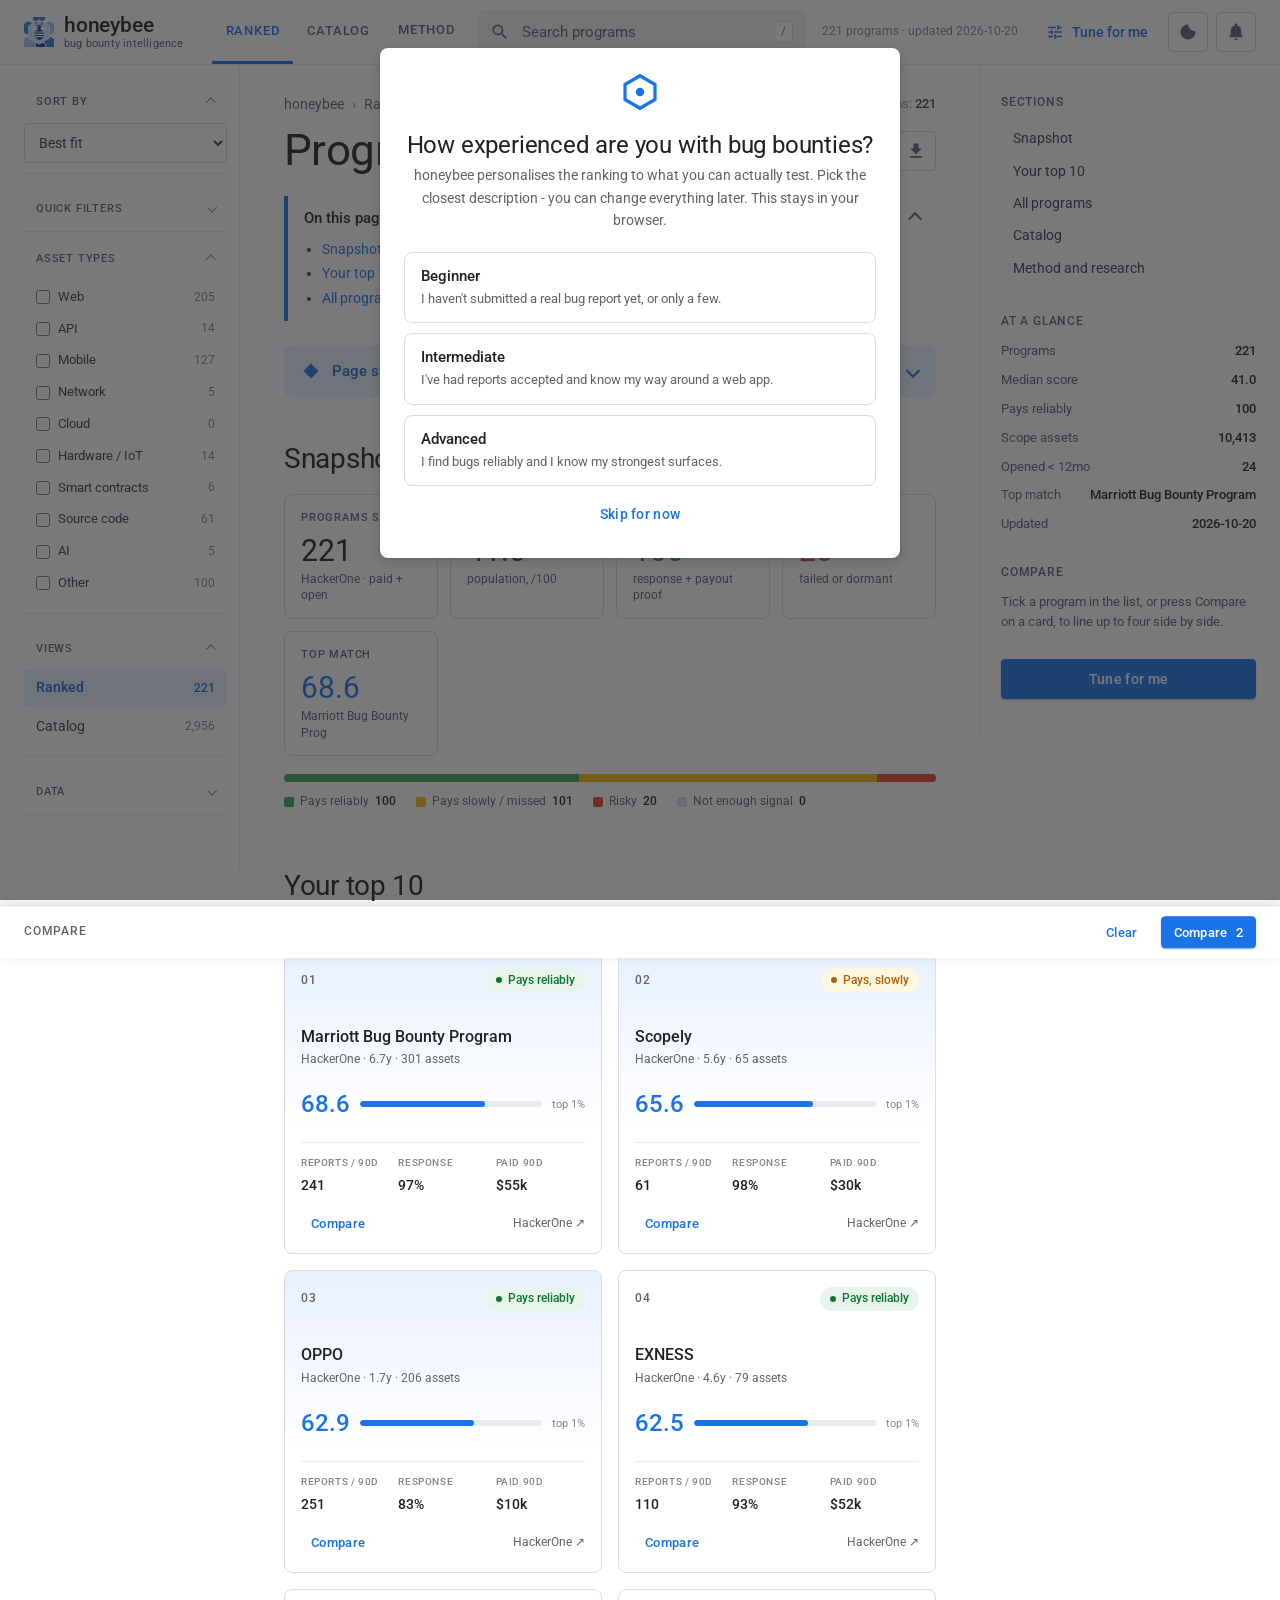
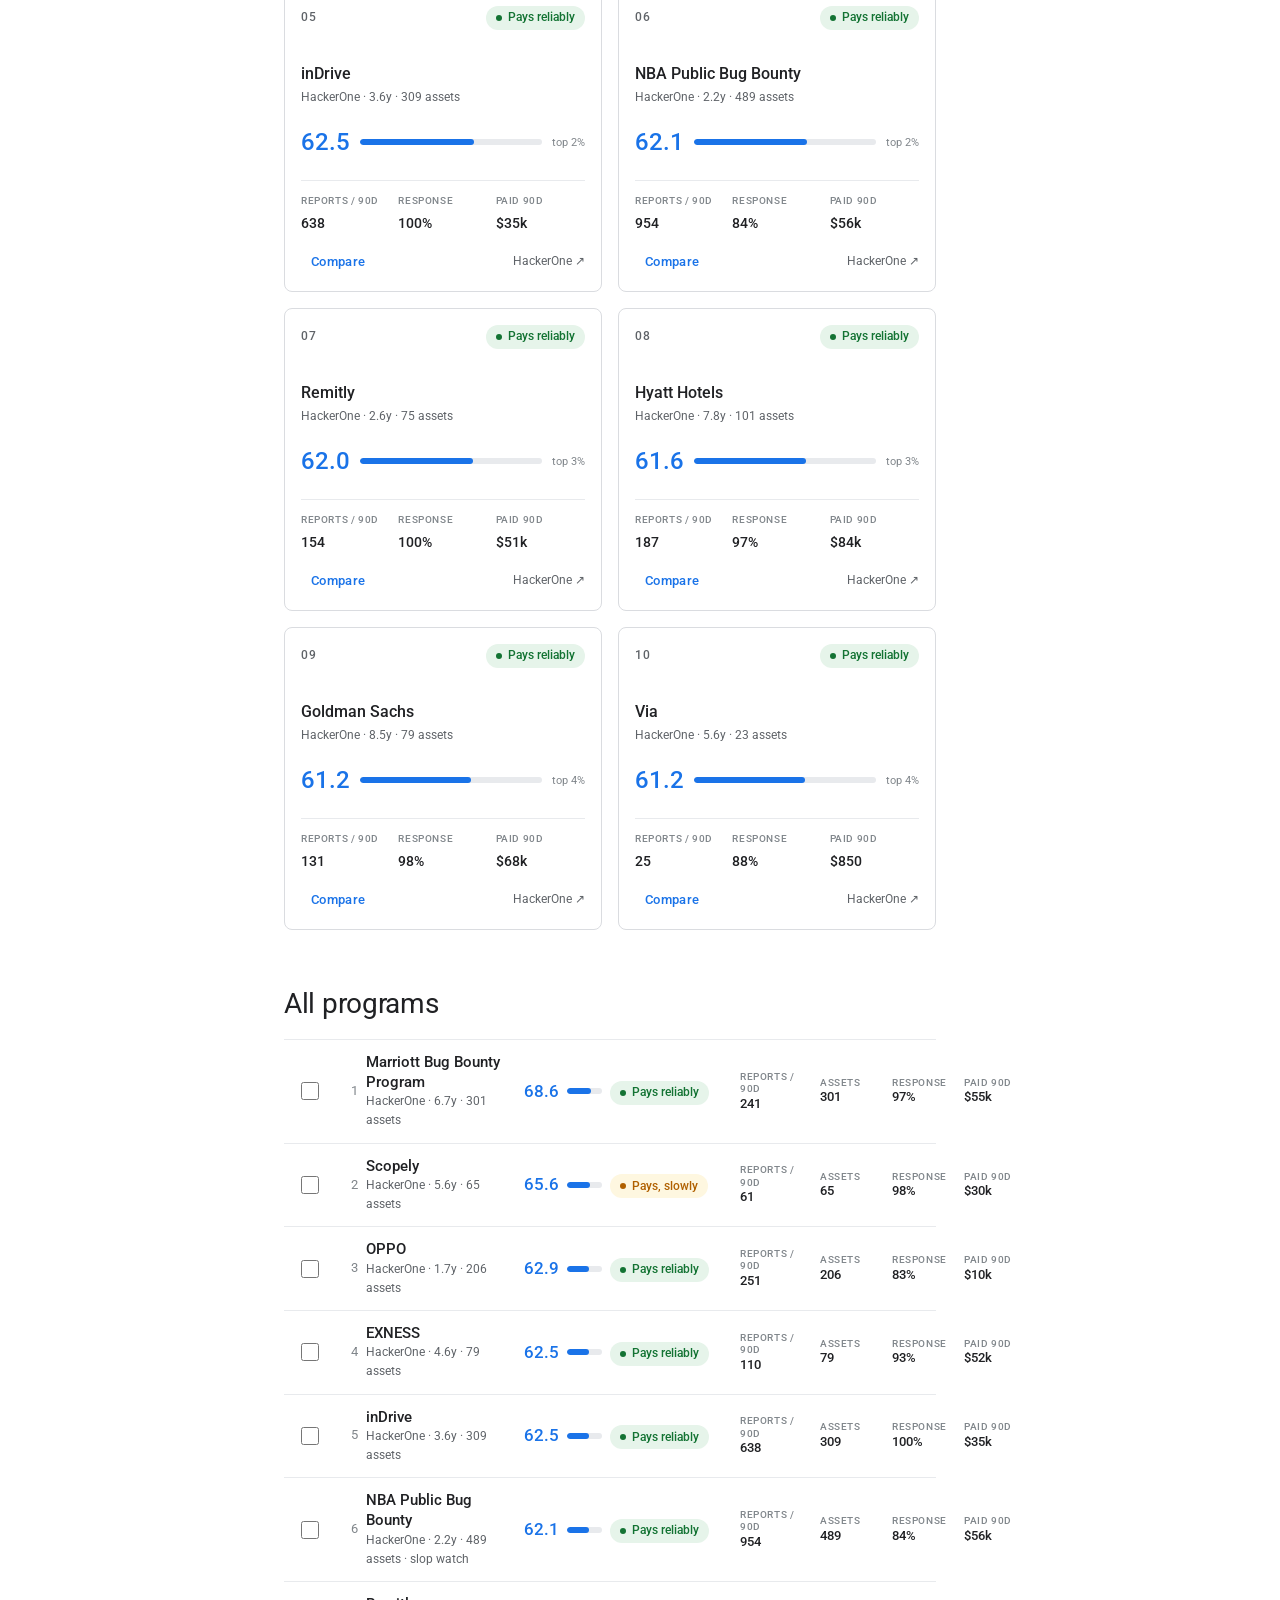
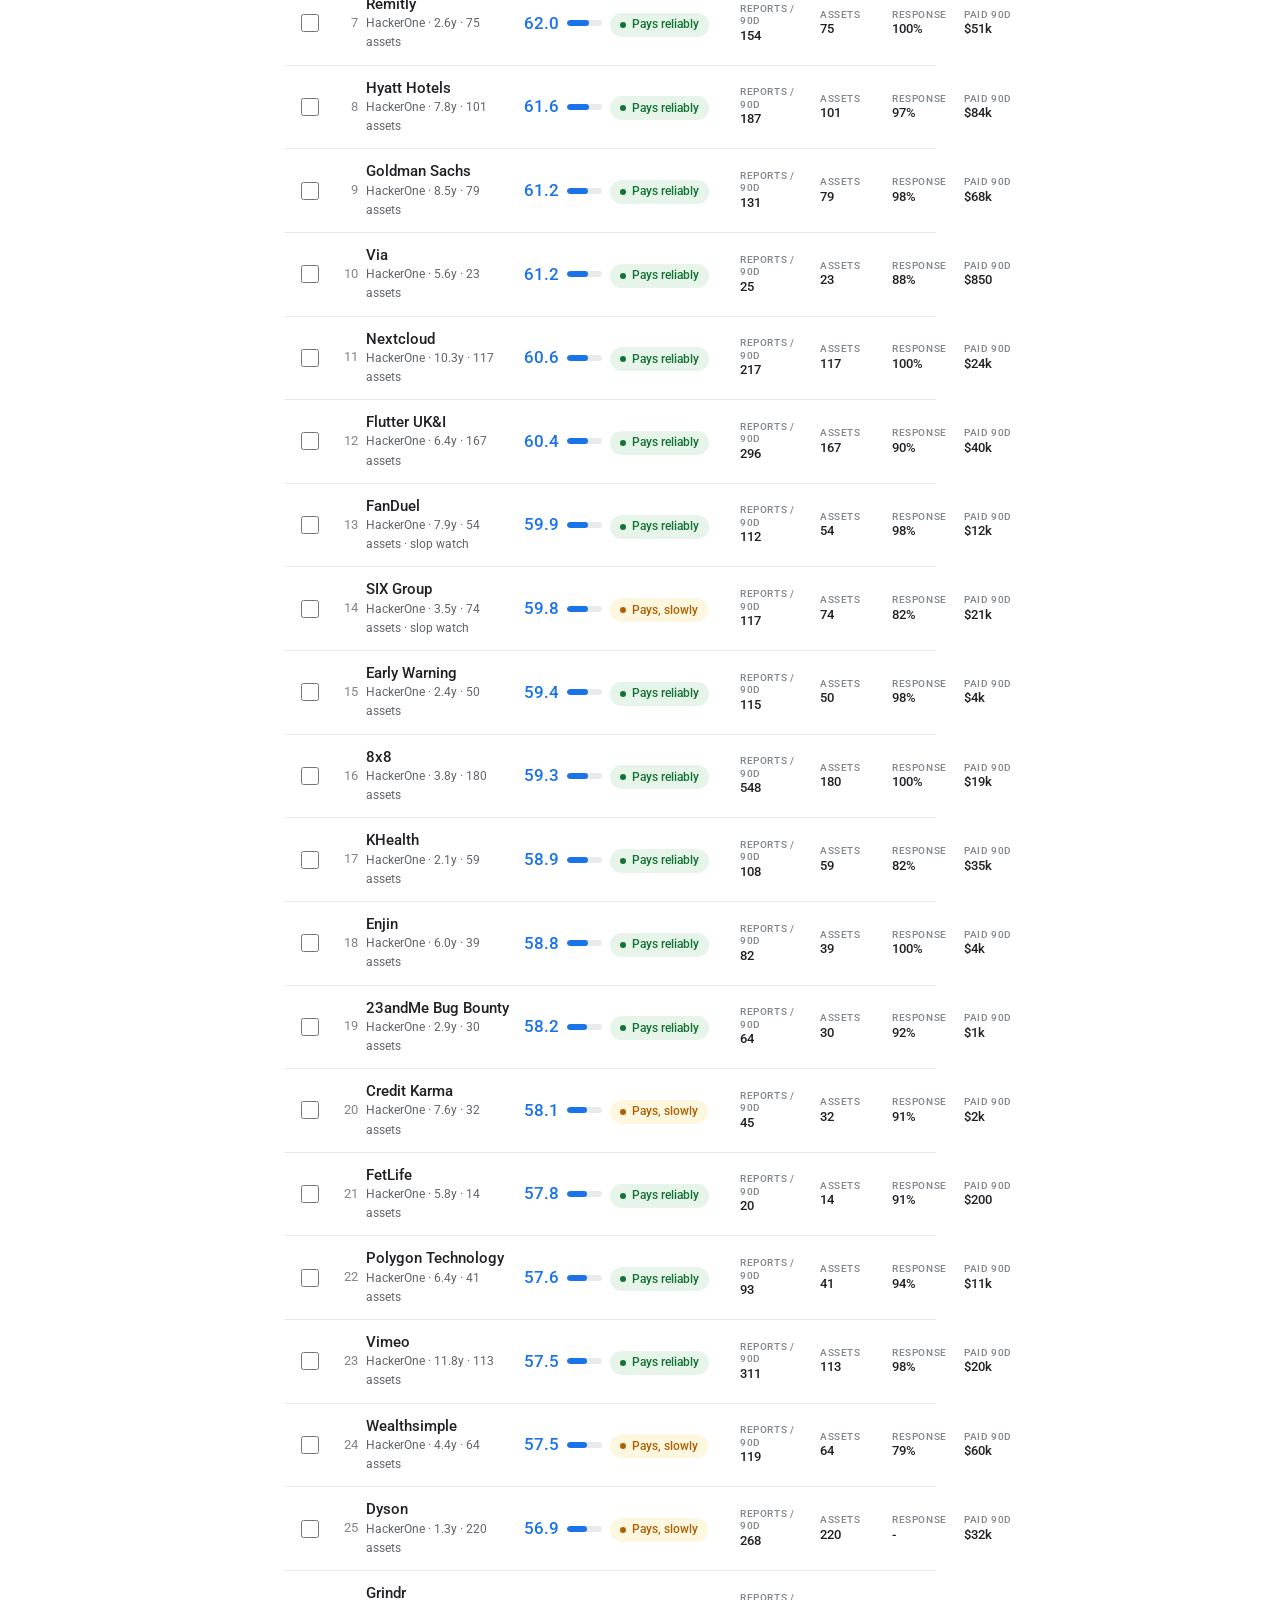
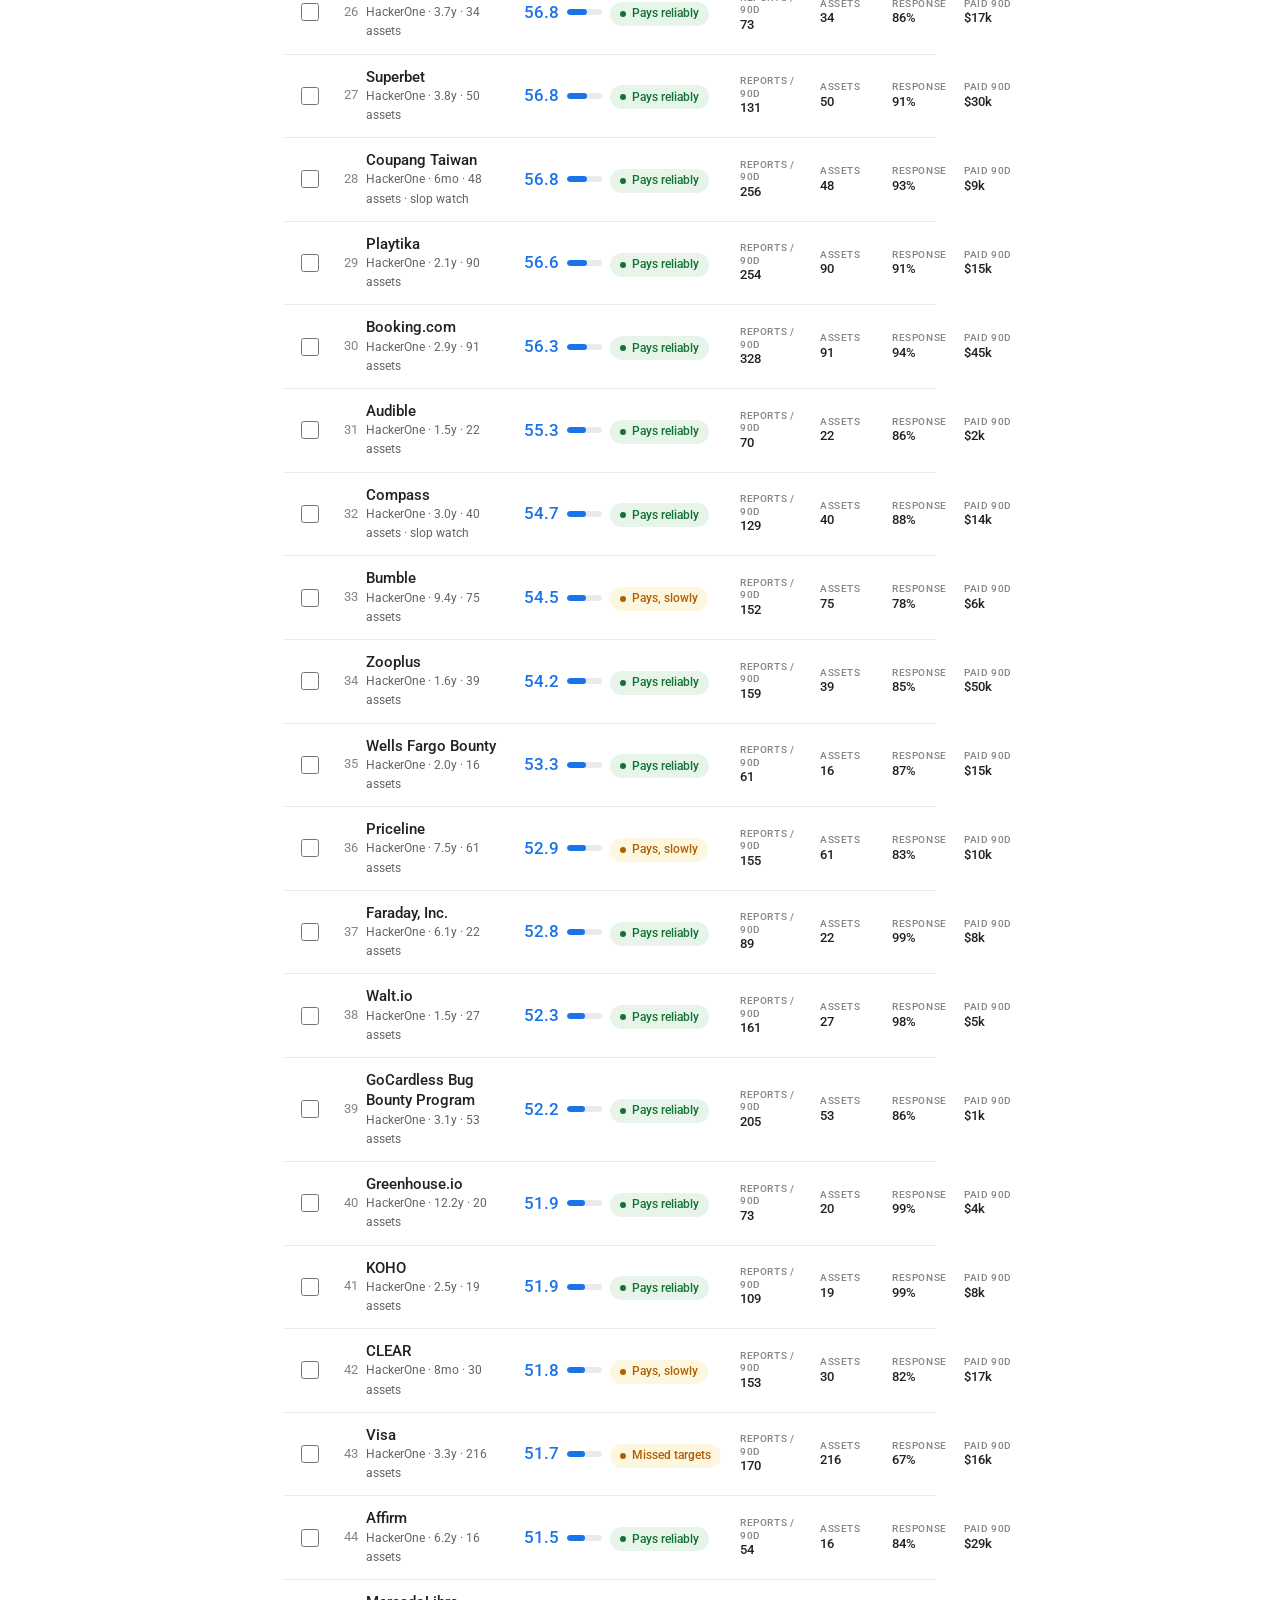
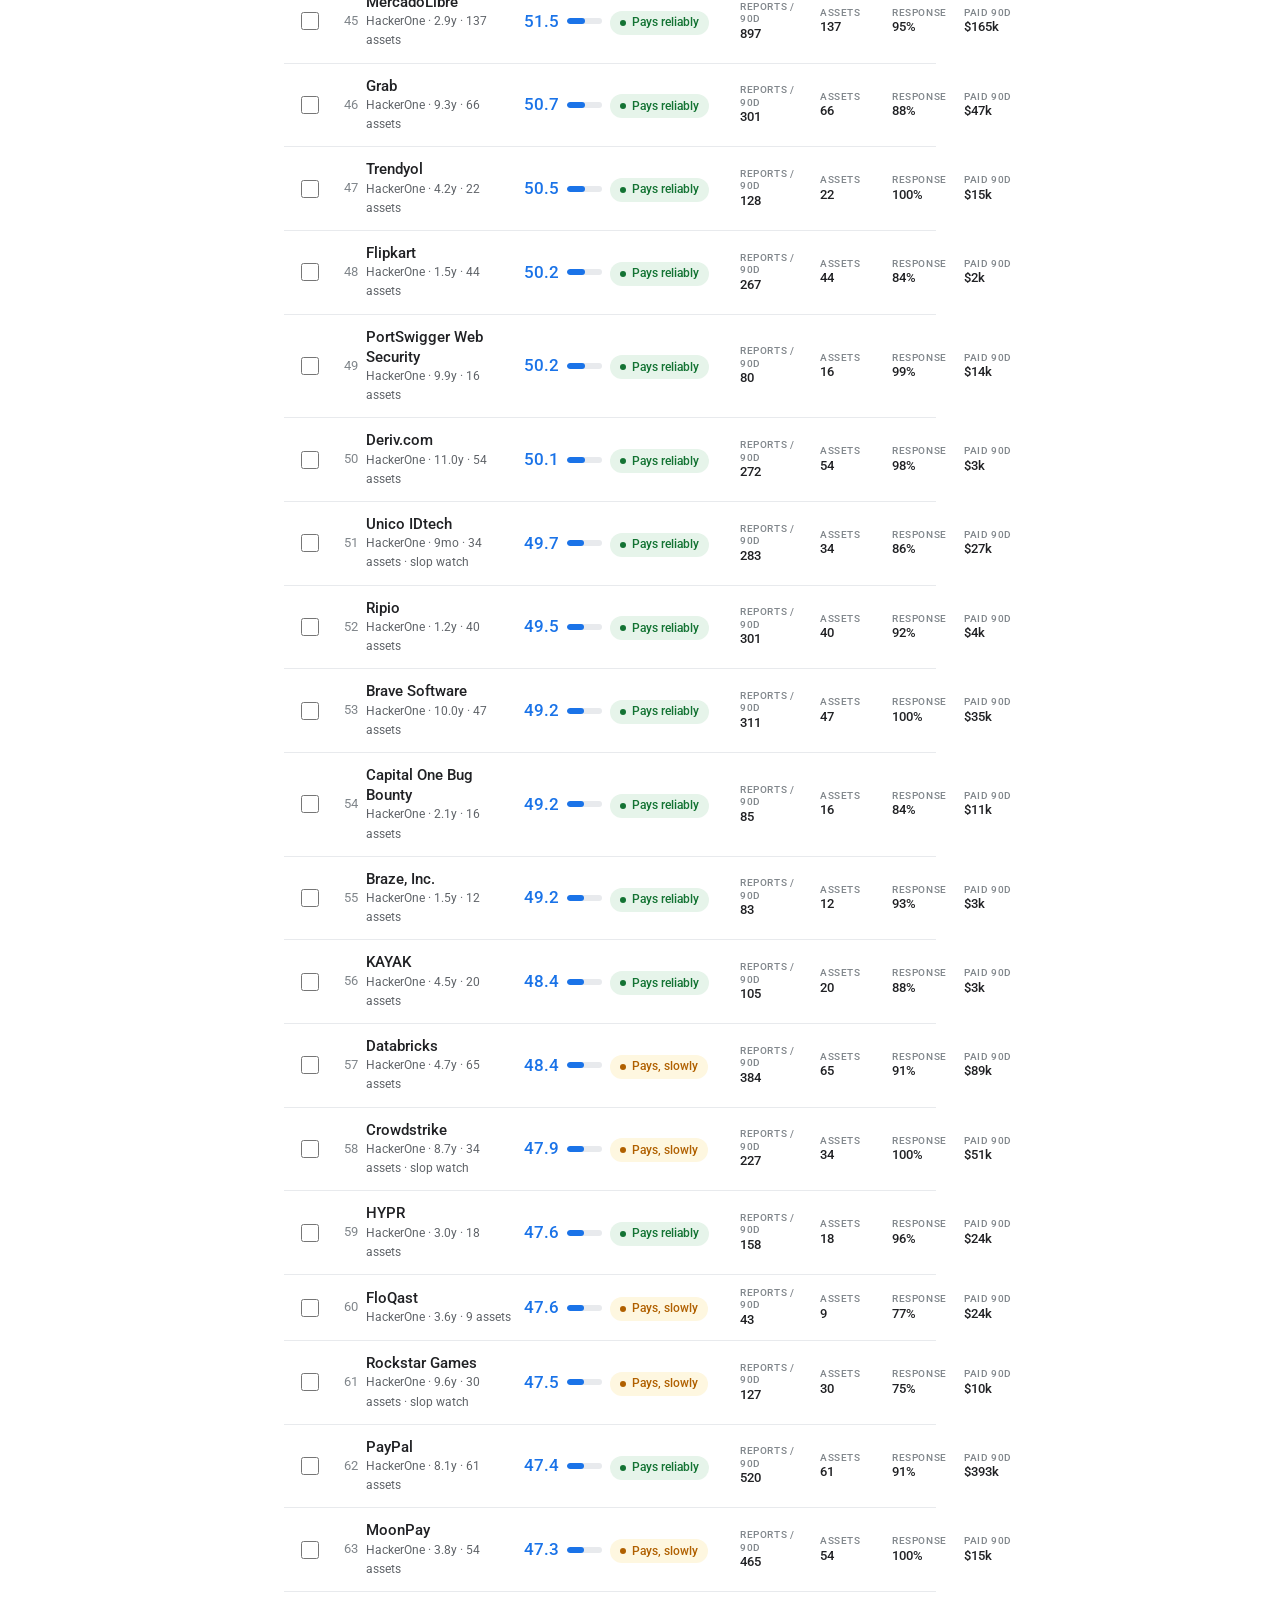
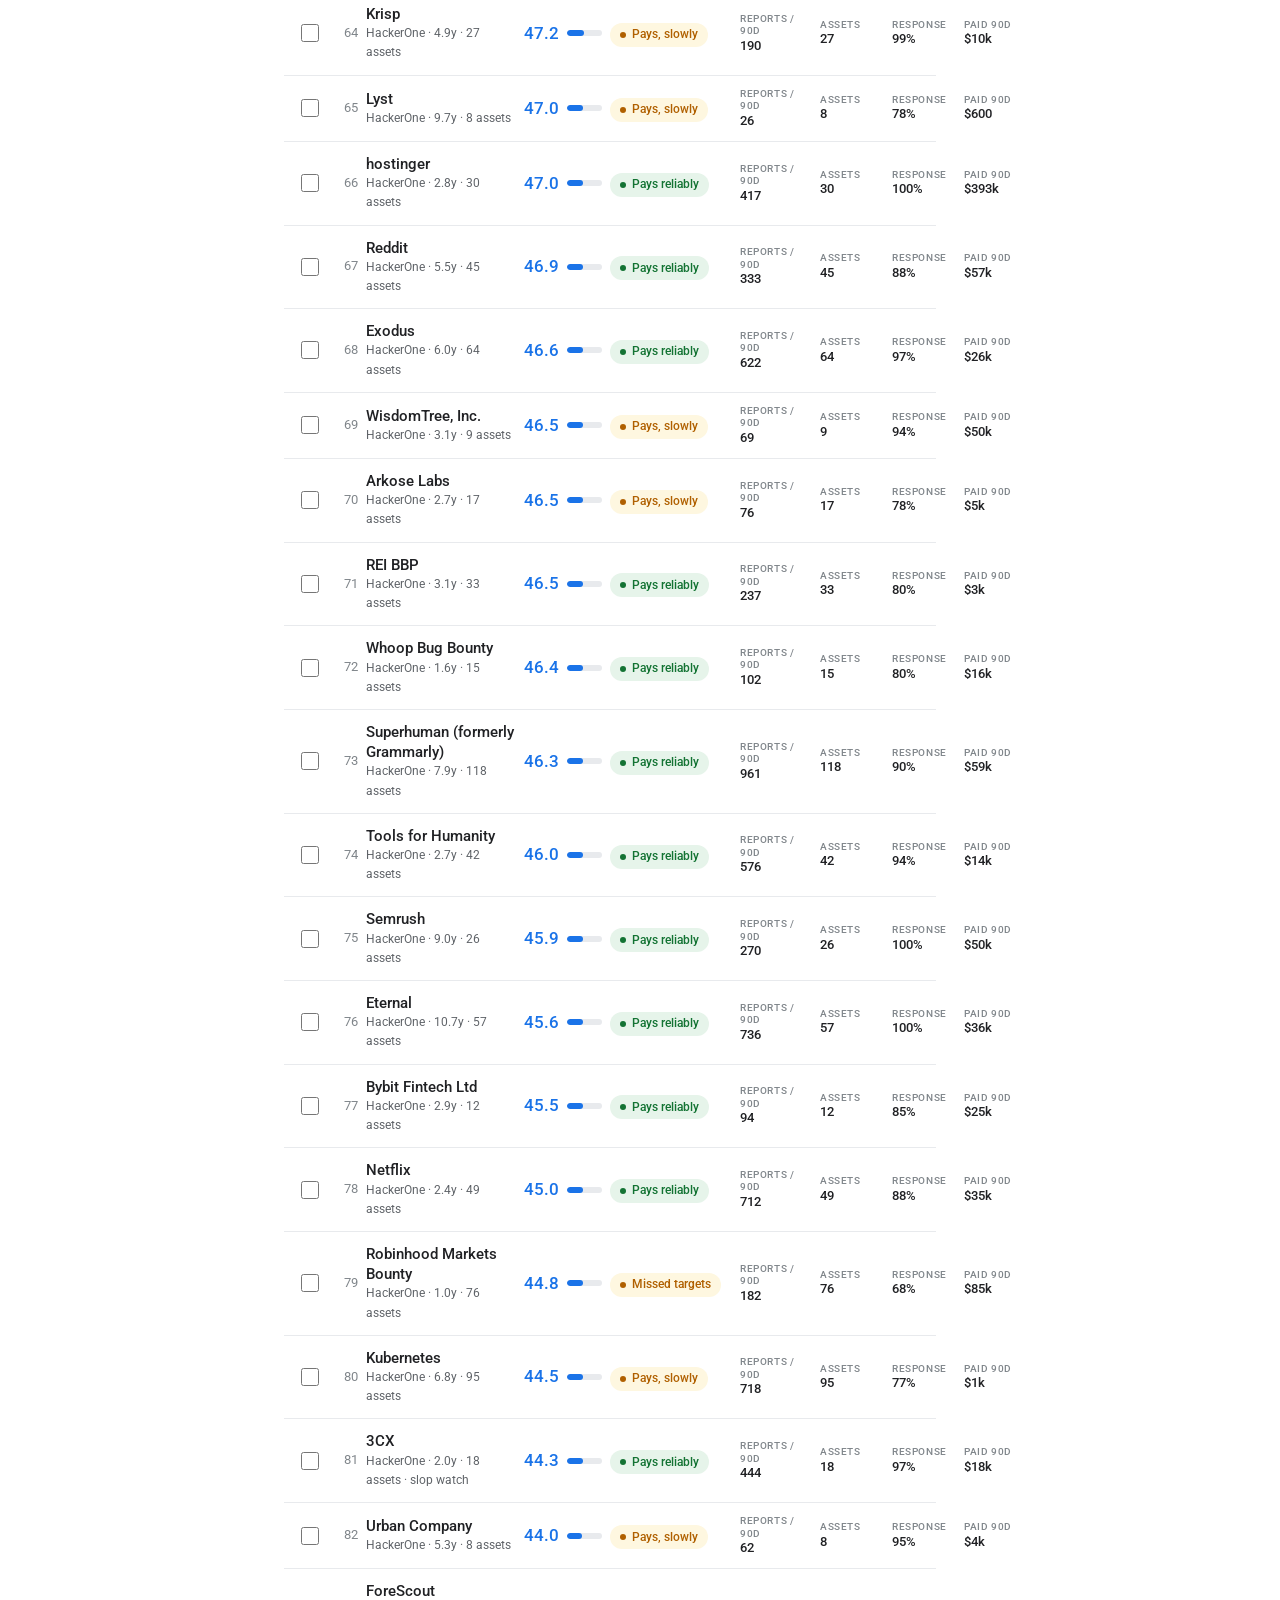
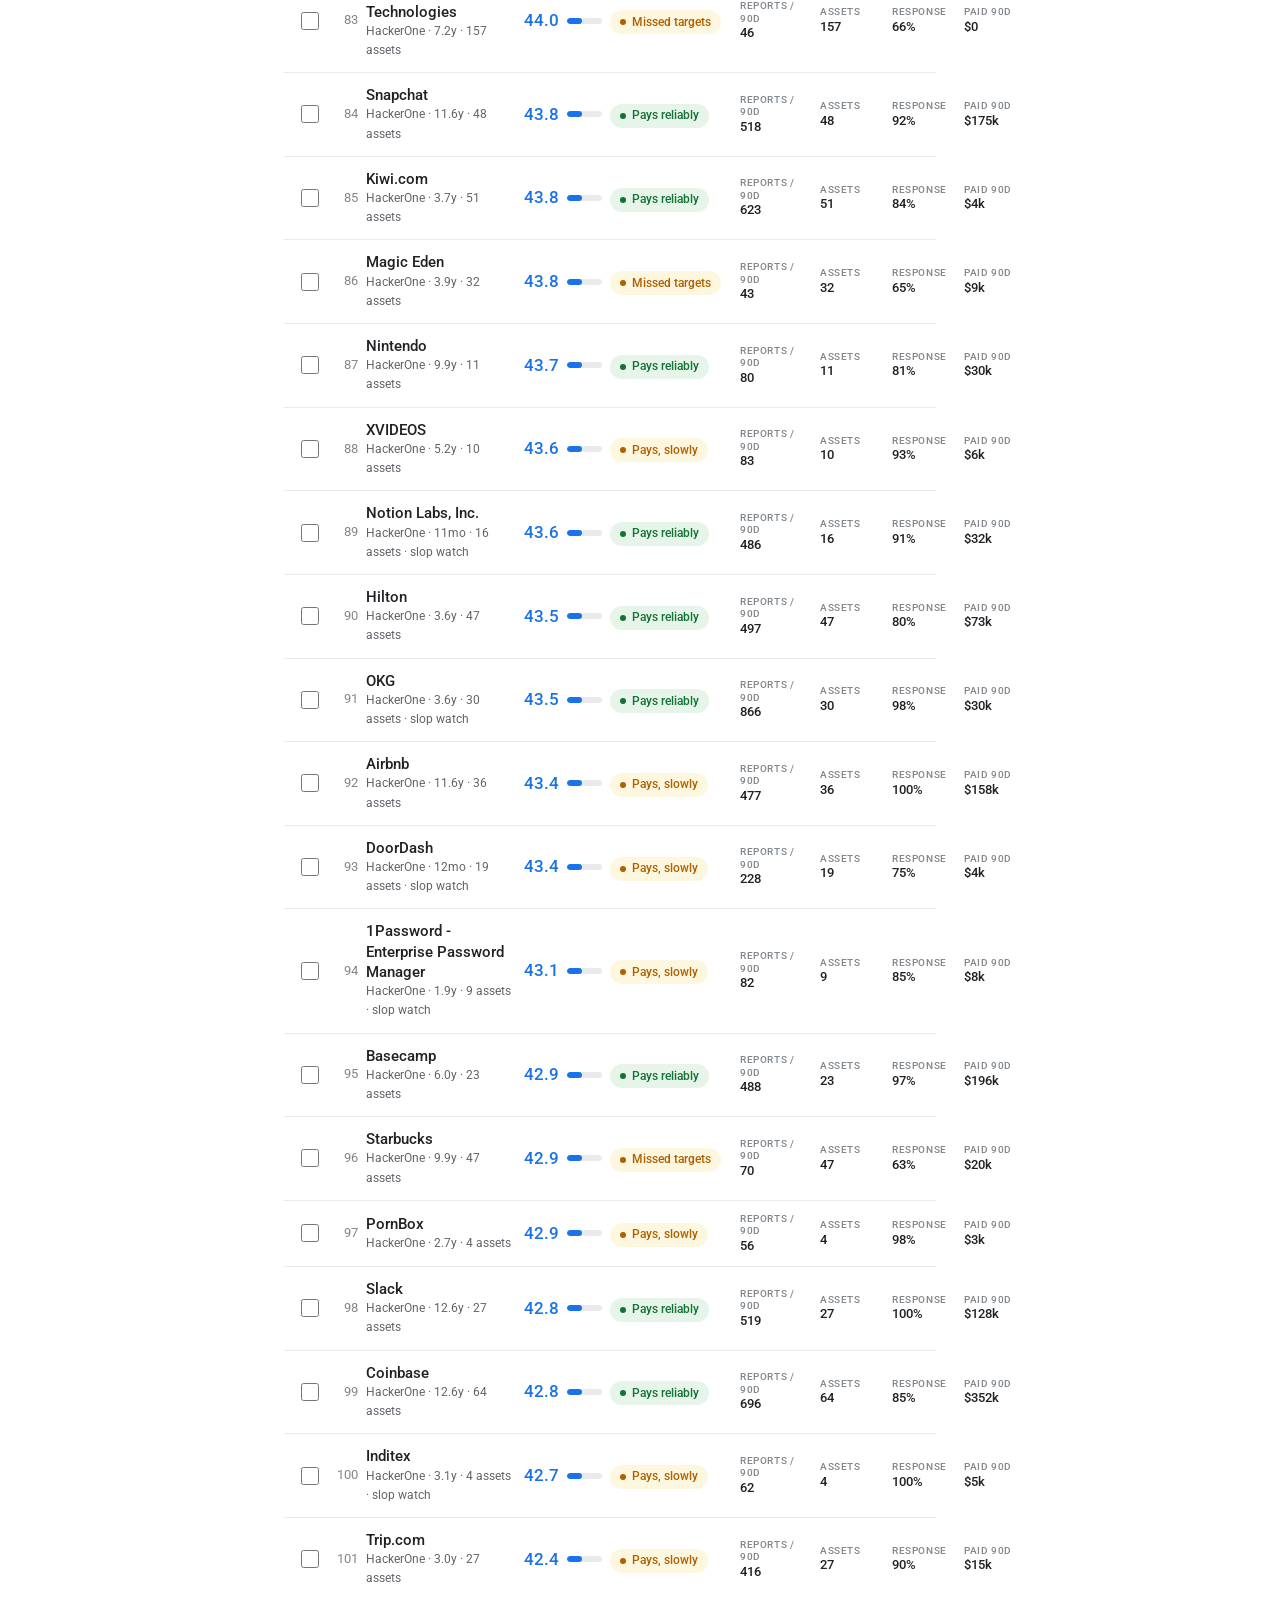
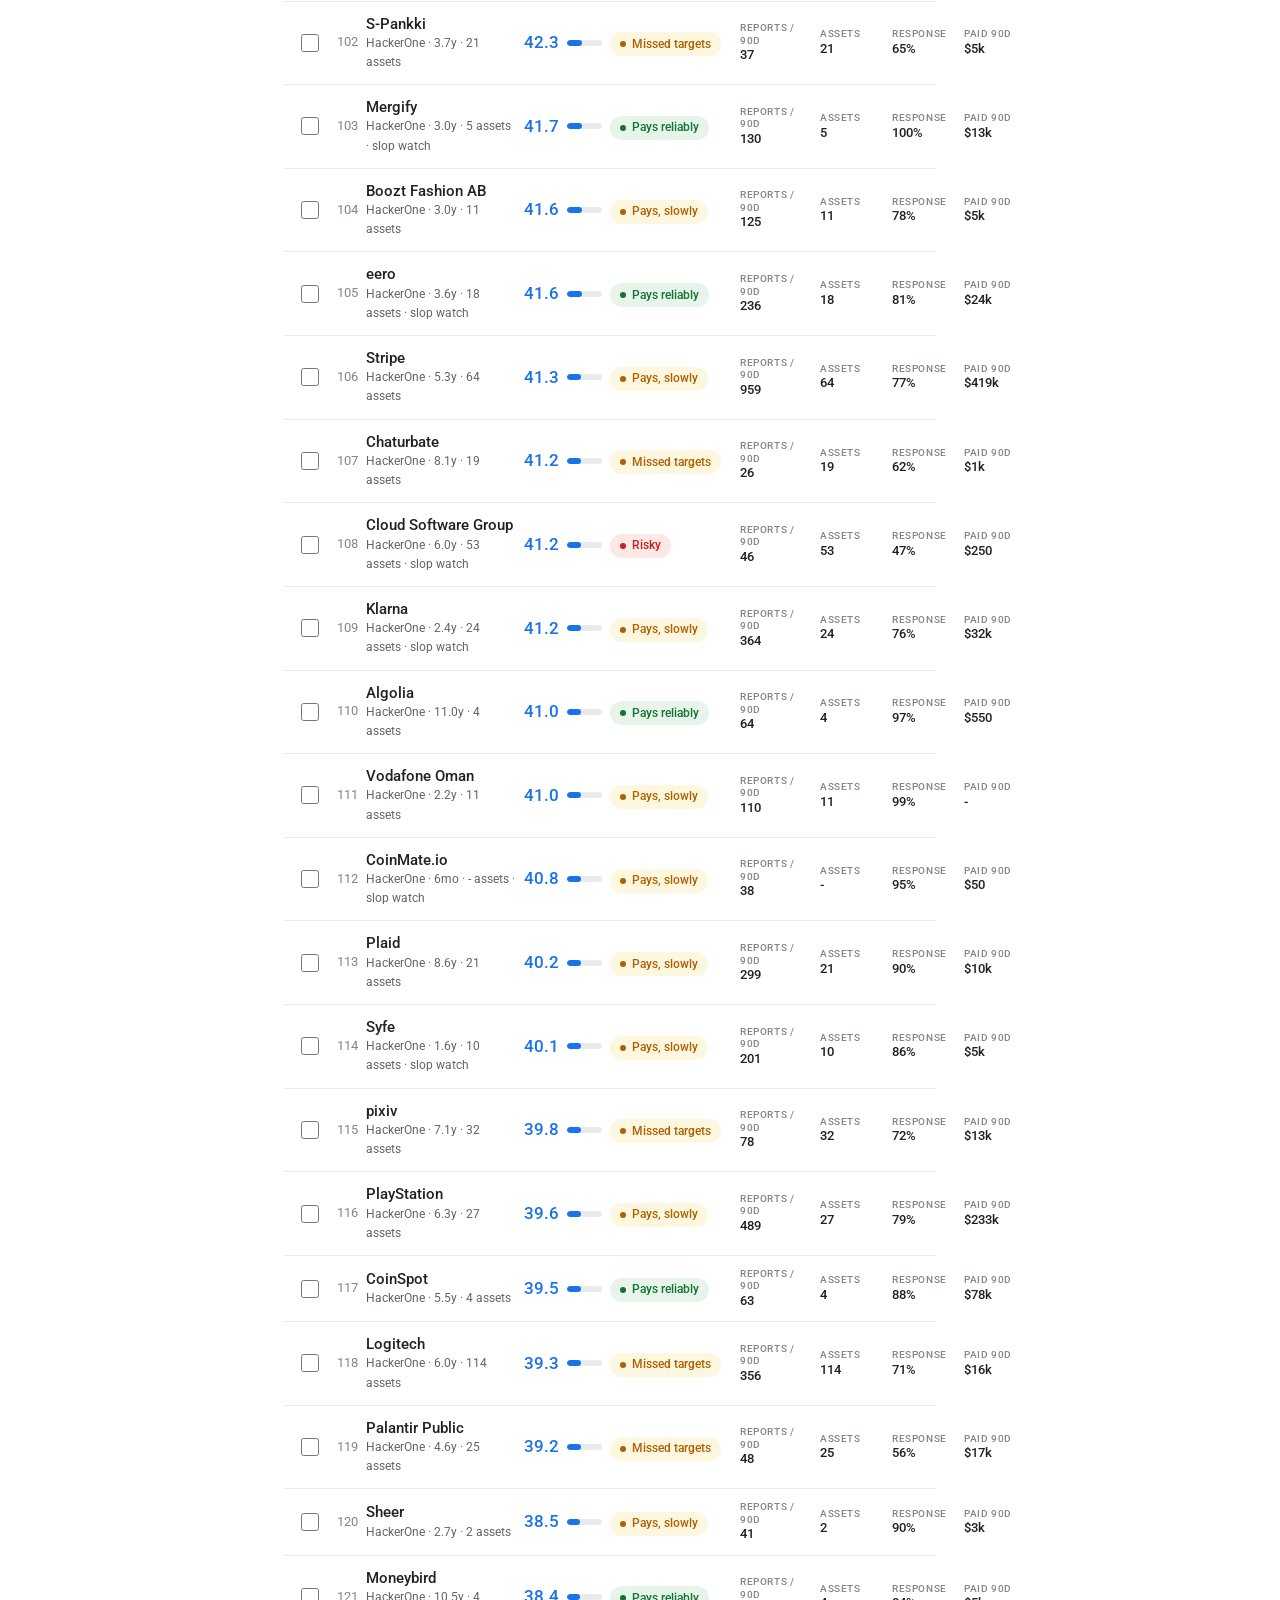
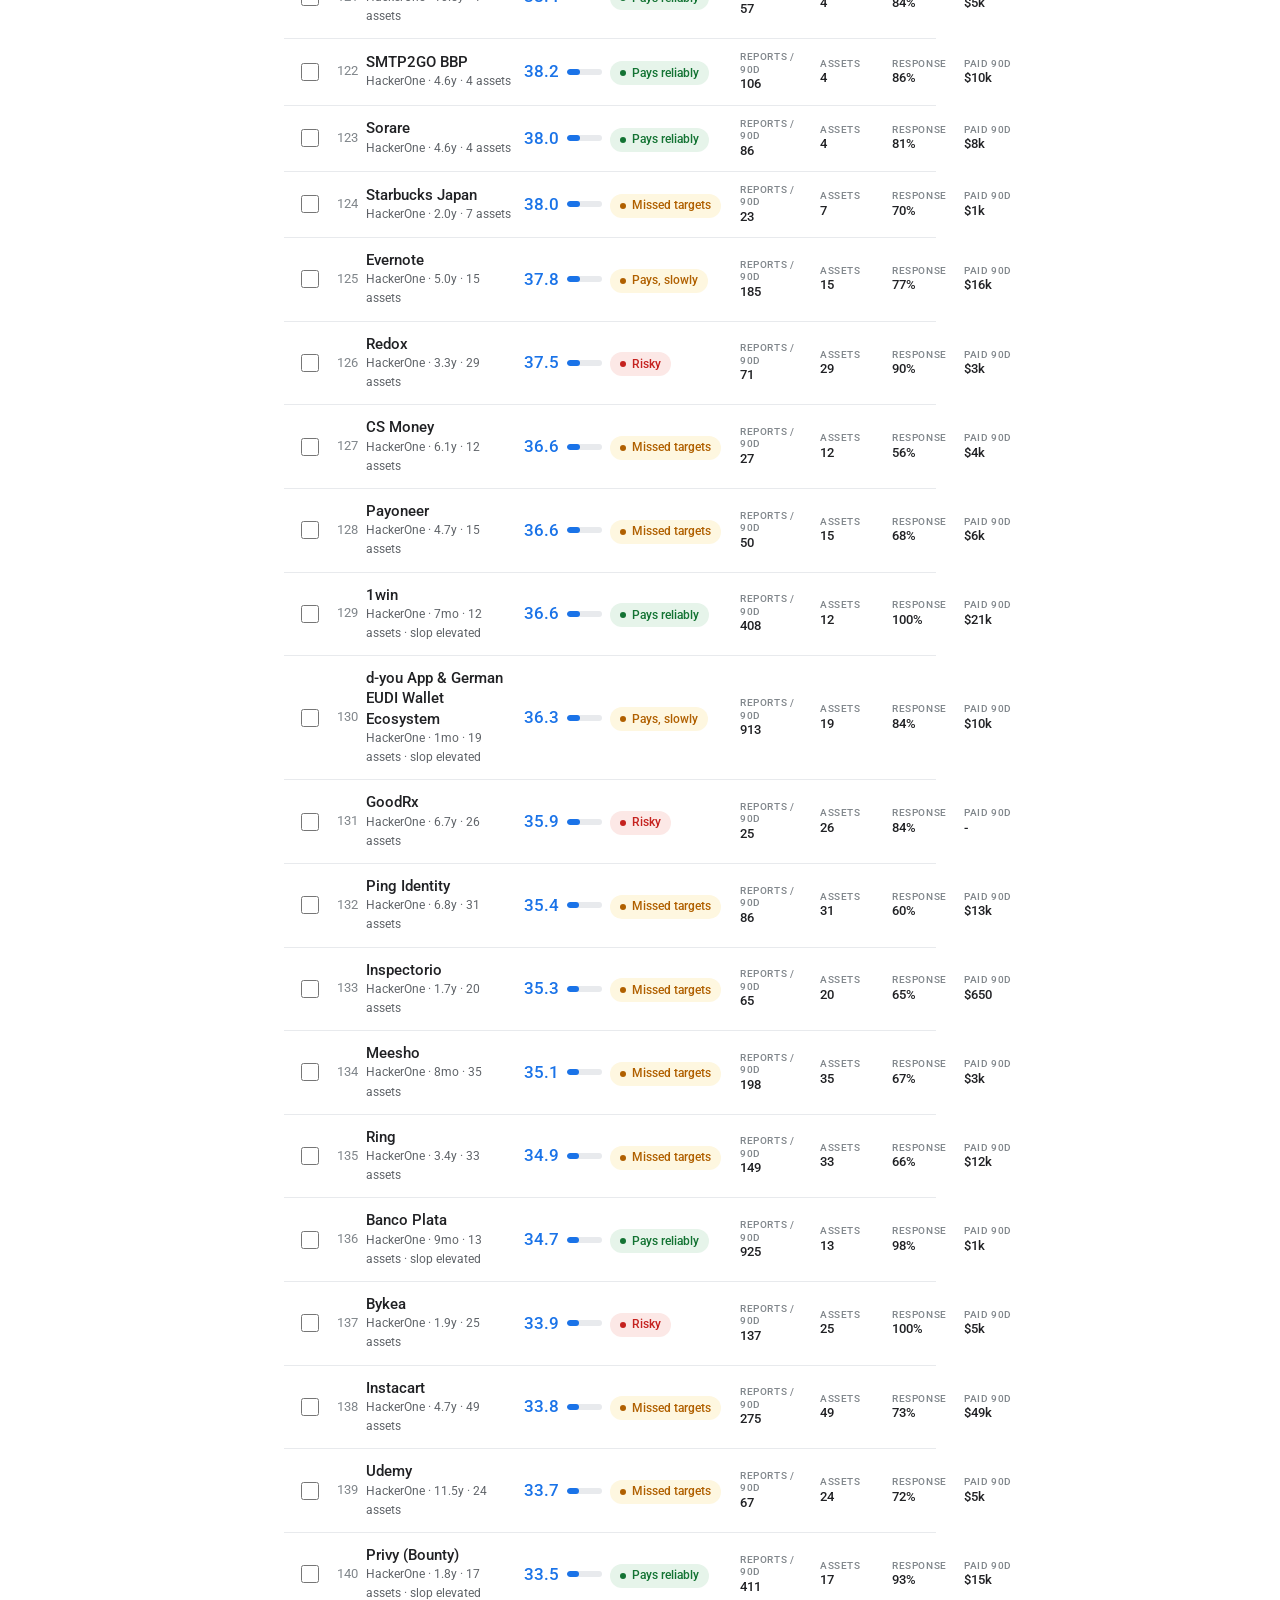
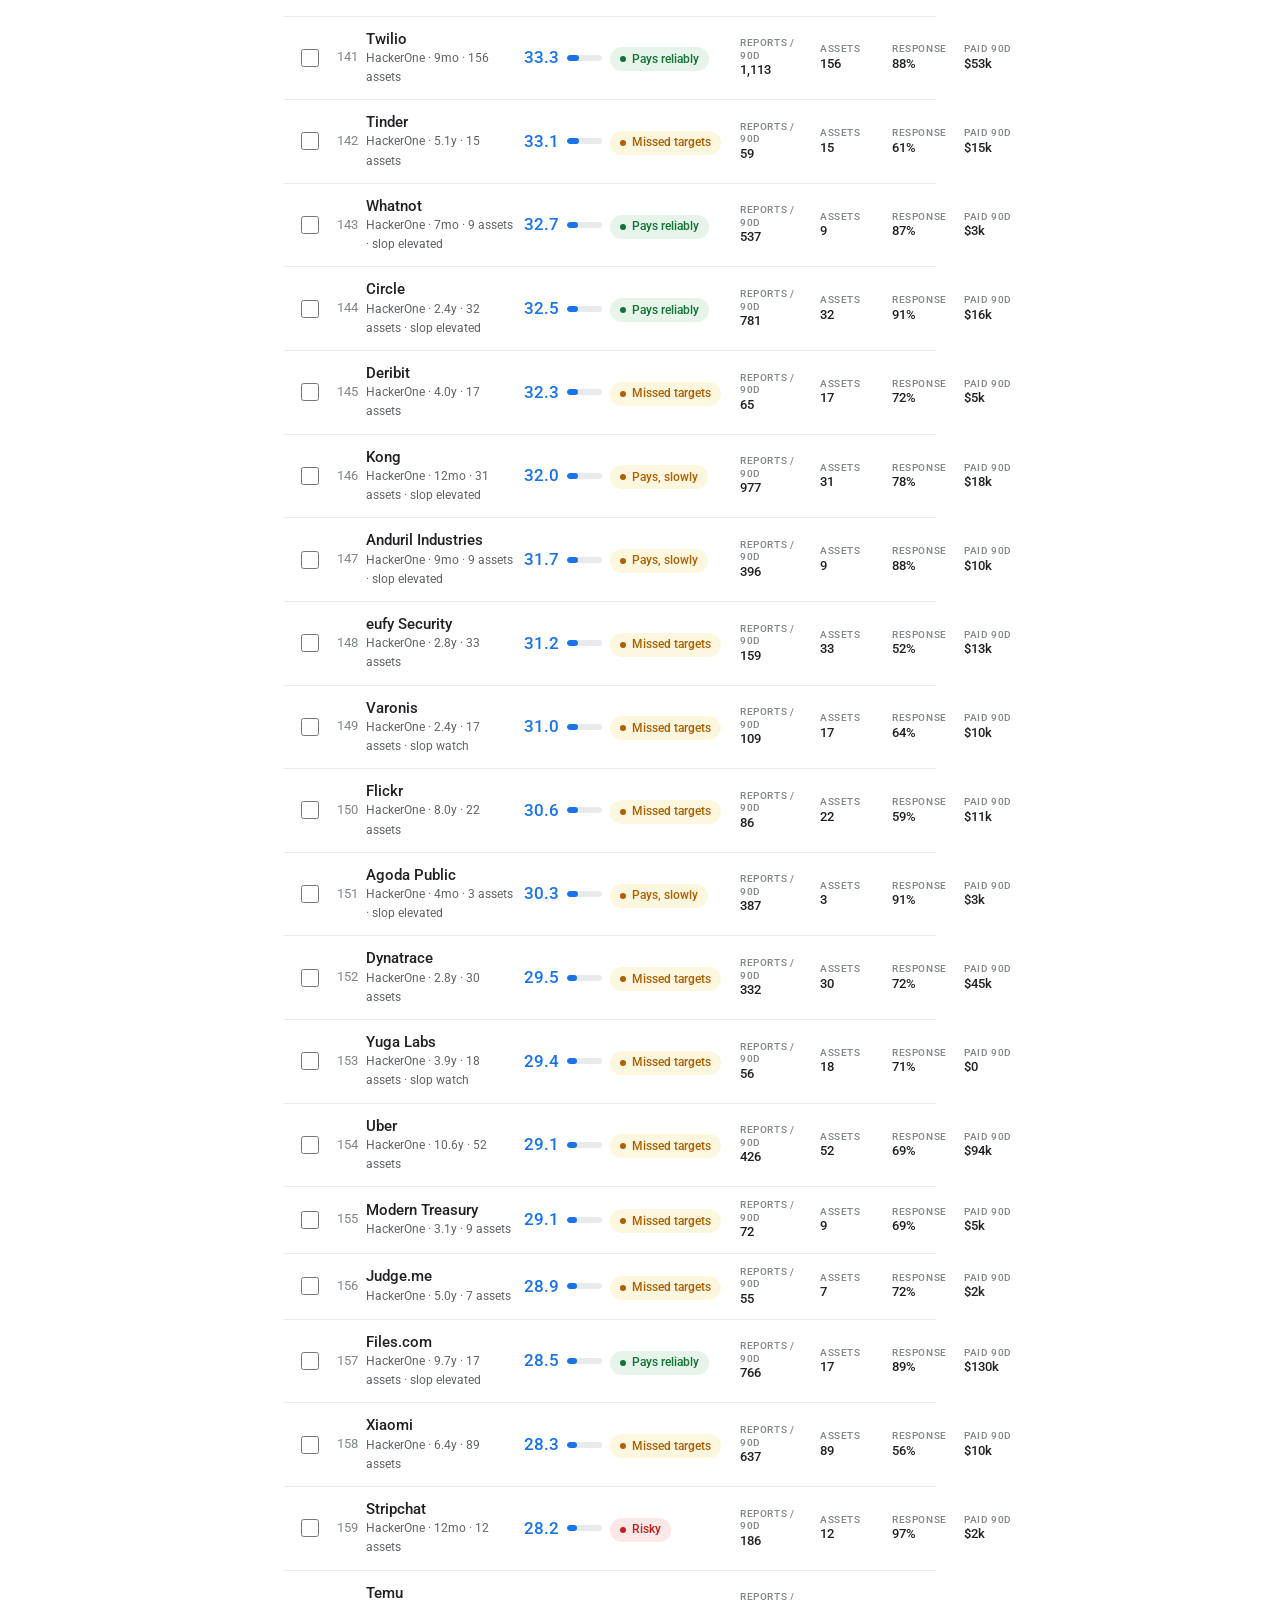
==== commit 6ed3bb83: "Add the change feed, asset filters and open data" ====
--- a/public/app.html
+++ b/public/app.html
@@ -98,7 +98,19 @@
             />
           </svg>
         </button>
-        <span class="avatar" aria-hidden="true">🐝</span>
+        <button
+          class="icon-btn news-btn"
+          id="news-btn"
+          title="What's new"
+          aria-label="What's new"
+        >
+          <svg class="ic" viewBox="0 0 24 24" aria-hidden="true">
+            <path
+              d="M12 22a2.2 2.2 0 0 0 2.2-2.2h-4.4A2.2 2.2 0 0 0 12 22zm6.4-6.4v-5.1c0-3.1-1.9-5.7-4.8-6.4V3.4a1.6 1.6 0 1 0-3.2 0v.7c-2.9.7-4.8 3.3-4.8 6.4v5.1L4 17.3v.9h16v-.9l-1.6-1.7z"
+            />
+          </svg>
+          <span class="news-dot" id="news-dot" hidden></span>
+        </button>
       </div>
     </header>
 
@@ -141,6 +153,55 @@
             </button>
             <button class="quickchip" data-quick="bigscope">
               Large scope <span class="chip-cnt" data-cnt="bigscope"></span>
+            </button>
+          </div>
+        </details>
+
+        <details class="side-block" open>
+          <summary class="side-title">Asset types</summary>
+          <div class="surface-filter" id="surface-filter">
+            <label
+              ><input type="checkbox" value="web" /> Web
+              <span class="chip-cnt" data-scnt="web"></span
+            ></label>
+            <label
+              ><input type="checkbox" value="api" /> API
+              <span class="chip-cnt" data-scnt="api"></span
+            ></label>
+            <label
+              ><input type="checkbox" value="mobile" /> Mobile
+              <span class="chip-cnt" data-scnt="mobile"></span
+            ></label>
+            <label
+              ><input type="checkbox" value="network" /> Network
+              <span class="chip-cnt" data-scnt="network"></span
+            ></label>
+            <label
+              ><input type="checkbox" value="cloud" /> Cloud
+              <span class="chip-cnt" data-scnt="cloud"></span
+            ></label>
+            <label
+              ><input type="checkbox" value="hardware" /> Hardware / IoT
+              <span class="chip-cnt" data-scnt="hardware"></span
+            ></label>
+            <label
+              ><input type="checkbox" value="smart_contract" /> Smart contracts
+              <span class="chip-cnt" data-scnt="smart_contract"></span
+            ></label>
+            <label
+              ><input type="checkbox" value="source" /> Source code
+              <span class="chip-cnt" data-scnt="source"></span
+            ></label>
+            <label
+              ><input type="checkbox" value="ai" /> AI
+              <span class="chip-cnt" data-scnt="ai"></span
+            ></label>
+            <label
+              ><input type="checkbox" value="other" /> Other
+              <span class="chip-cnt" data-scnt="other"></span
+            ></label>
+            <button class="btn ghost sm" id="clear-surfaces" hidden>
+              Clear asset filter
             </button>
           </div>
         </details>
@@ -377,6 +438,25 @@
           <button class="btn ghost sm" id="close-compare">Close</button>
         </div>
         <div id="compare-body"></div>
+      </div>
+    </div>
+
+    <!-- ===================== WHAT'S NEW ===================== -->
+    <div class="modal" id="news-modal">
+      <div class="modal-bg" data-close-news></div>
+      <div
+        class="modal-card news-card"
+        role="dialog"
+        aria-modal="true"
+        aria-labelledby="news-title"
+      >
+        <div class="modal-head">
+          <h2 id="news-title">What's new</h2>
+          <span class="news-sub" id="news-sub"></span>
+          <div class="spacer"></div>
+          <button class="btn ghost sm" data-close-news>Close</button>
+        </div>
+        <div id="news-body"></div>
       </div>
     </div>
 
--- a/public/styles.css
+++ b/public/styles.css
@@ -413,6 +413,43 @@
   color: var(--blue-d);
 }
 
+.surface-filter {
+  display: flex;
+  flex-direction: column;
+  gap: 1px;
+  padding: 2px 0 4px;
+}
+.surface-filter label {
+  display: flex;
+  align-items: center;
+  gap: 8px;
+  padding: 5px 12px;
+  border-radius: 6px;
+  font-size: 13px;
+  color: var(--ink2);
+  cursor: pointer;
+}
+.surface-filter label:hover {
+  background: var(--bg2);
+}
+.surface-filter input[type="checkbox"] {
+  width: 14px;
+  height: 14px;
+  margin: 0;
+  accent-color: var(--blue);
+  flex: 0 0 auto;
+}
+.surface-filter .chip-cnt {
+  margin-left: auto;
+}
+#clear-surfaces {
+  margin: 8px 12px 2px;
+  justify-content: center;
+}
+#clear-surfaces[hidden] {
+  display: none;
+}
+
 .side-nav {
   display: flex;
   flex-direction: column;
@@ -1450,6 +1487,120 @@
   line-height: 1.6;
 }
 
+/* ---------- what's new ---------- */
+
+.news-btn {
+  position: relative;
+}
+.news-dot {
+  position: absolute;
+  top: 8px;
+  right: 9px;
+  width: 7px;
+  height: 7px;
+  border-radius: 50%;
+  background: var(--red-fg);
+  border: 1.5px solid var(--surface);
+}
+.news-card {
+  max-width: 680px;
+}
+.news-sub {
+  font-size: 12.5px;
+  color: var(--muted);
+}
+#news-body {
+  max-height: 62vh;
+  overflow: auto;
+  margin: 4px -8px 0;
+}
+.news-item {
+  display: flex;
+  align-items: center;
+  gap: 12px;
+  padding: 11px 12px;
+  border-radius: 8px;
+  color: inherit;
+  text-decoration: none;
+}
+.news-item:hover {
+  background: var(--bg2);
+  text-decoration: none;
+}
+.news-ico {
+  flex: 0 0 26px;
+  width: 26px;
+  height: 26px;
+  border-radius: 50%;
+  display: grid;
+  place-items: center;
+  font-size: 14px;
+  font-weight: 500;
+}
+.news-ico.green {
+  background: var(--green-bg);
+  color: var(--green-fg);
+}
+.news-ico.amber {
+  background: var(--amber-bg);
+  color: var(--amber-fg);
+}
+.news-ico.blue {
+  background: var(--blue-l);
+  color: var(--blue-d);
+}
+.news-ico.red {
+  background: var(--red-bg);
+  color: var(--red-fg);
+}
+.news-text {
+  min-width: 0;
+  display: flex;
+  flex-direction: column;
+  gap: 2px;
+}
+.news-text b {
+  font-size: 13.5px;
+  font-weight: 500;
+  color: var(--ink);
+  white-space: nowrap;
+  overflow: hidden;
+  text-overflow: ellipsis;
+}
+.news-text small {
+  font-size: 12px;
+  color: var(--muted);
+  white-space: nowrap;
+  overflow: hidden;
+  text-overflow: ellipsis;
+}
+.news-time {
+  margin-left: auto;
+  font-size: 11.5px;
+  color: var(--muted);
+  white-space: nowrap;
+}
+.news-empty {
+  padding: 16px 12px 22px;
+}
+.news-empty h3 {
+  margin: 0 0 8px;
+  font-size: 16px;
+  font-weight: 500;
+  color: var(--ink);
+}
+.news-empty p {
+  margin: 0 0 10px;
+  font-size: 13px;
+  line-height: 1.6;
+  color: var(--muted);
+}
+.news-empty .hint {
+  border-left: 2px solid var(--border);
+  padding-left: 10px;
+  font-size: 12px;
+}
+
 /* ---------- match card ---------- */
 
 body.modal-open {
@@ -1767,20 +1918,20 @@
   position: fixed;
   inset: 0;
   z-index: 300;
-  background: #0b3d91;
+  background: #051733;
   background-image: radial-gradient(
-      circle at 50% 45%,
-      rgba(47, 127, 212, 0.55),
-      transparent 55%
+      circle at 50% 42%,
+      rgba(23, 86, 178, 0.32),
+      transparent 58%
     ),
     repeating-linear-gradient(
       60deg,
-      rgba(255, 255, 255, 0.035) 0 2px,
+      rgba(255, 255, 255, 0.03) 0 2px,
       transparent 2px 90px
     ),
     repeating-linear-gradient(
       -60deg,
-      rgba(255, 255, 255, 0.035) 0 2px,
+      rgba(255, 255, 255, 0.03) 0 2px,
       transparent 2px 90px
     );
   display: grid;
@@ -1802,72 +1953,31 @@
   }
 }
 .splash {
-  animation: splashOut 0.9s ease 5s forwards;
+  animation: splashOut 0.9s ease 3s forwards;
 }
 .splash-inner {
   text-align: center;
   padding: 24px;
 }
-.splash-logo {
-  width: 110px;
-  height: 110px;
-  display: block;
-  margin: 0 auto 24px;
-  overflow: visible;
-}
-
-/* Honeycomb: cells pop in outward from the centre, then the bee lands. */
-.hx {
-  transform-box: fill-box;
-  transform-origin: center;
+
+.splash-name {
+  font-family: "Dancing Script", "Segoe Script", cursive;
+  font-size: clamp(72px, 14vw, 148px);
+  font-weight: 700;
+  letter-spacing: 0;
+  line-height: 1.02;
   opacity: 0;
-  animation: hexIn 0.55s cubic-bezier(0.2, 0.9, 0.25, 1.2) forwards;
-  animation-delay: calc(0.12s + var(--i) * 0.09s);
-}
-@keyframes hexIn {
-  from {
-    opacity: 0;
-    transform: scale(0.4);
-  }
-  to {
-    opacity: 1;
-    transform: scale(1);
-  }
-}
-.bee {
-  transform-box: fill-box;
-  transform-origin: center;
+  animation: riseIn 0.7s ease 0.35s forwards;
+}
+.splash-sub {
+  margin-top: 2px;
+  font-size: clamp(14px, 1.8vw, 19px);
+  font-weight: 300;
+  letter-spacing: 2.6px;
+  text-transform: none;
+  color: rgba(255, 255, 255, 0.66);
   opacity: 0;
-  animation: beeIn 0.7s cubic-bezier(0.2, 0.9, 0.25, 1.2) 1.05s forwards;
-}
-@keyframes beeIn {
-  from {
-    opacity: 0;
-    transform: scale(0.5) rotate(-8deg);
-  }
-  to {
-    opacity: 1;
-    transform: scale(1) rotate(0deg);
-  }
-}
-
-.splash-name {
-  font-size: clamp(48px, 9vw, 96px);
-  font-weight: 500;
-  letter-spacing: -2px;
-  line-height: 1;
-  opacity: 0;
-  animation: riseIn 0.7s ease 1.45s forwards;
-}
-.splash-sub {
-  margin-top: 10px;
-  font-size: clamp(14px, 2vw, 20px);
-  font-weight: 400;
-  letter-spacing: 3px;
-  text-transform: uppercase;
-  color: rgba(255, 255, 255, 0.82);
-  opacity: 0;
-  animation: riseIn 0.7s ease 1.7s forwards;
+  animation: riseIn 0.7s ease 0.6s forwards;
 }
 @keyframes riseIn {
   from {
@@ -1889,14 +1999,12 @@
   font-size: 11px;
   letter-spacing: 1.4px;
   text-transform: uppercase;
-  color: rgba(255, 255, 255, 0.45);
+  color: rgba(255, 255, 255, 0.4);
   opacity: 0;
-  animation: riseIn 0.6s ease 2.4s forwards;
+  animation: riseIn 0.6s ease 1.1s forwards;
 }
 
 @media (prefers-reduced-motion: reduce) {
-  .hx,
-  .bee,
   .splash-name,
   .splash-sub,
   .splash-skip {
@@ -2173,7 +2281,7 @@
   font-weight: 500;
 }
 .trustbar span::before {
-  content: "✓";
+  content: "âœ“";
   margin-right: 6px;
   font-weight: 700;
 }
@@ -2952,6 +3060,31 @@
   box-shadow: 0 0 0 4px rgba(143, 240, 164, 0.18);
 }
 
+.refresh-badge {
+  display: inline-flex;
+  align-items: center;
+  flex-wrap: wrap;
+  gap: 9px;
+  font-size: 13.5px;
+  color: rgba(255, 255, 255, 0.72);
+  background: rgba(255, 255, 255, 0.11);
+  border: 1px solid rgba(255, 255, 255, 0.22);
+  border-radius: 999px;
+  padding: 8px 16px;
+}
+.refresh-badge b {
+  color: #fff;
+  font-weight: 500;
+  letter-spacing: 0.1px;
+}
+.refresh-badge #home-refresh {
+  padding-left: 10px;
+  border-left: 1px solid rgba(255, 255, 255, 0.22);
+  font-size: 12.5px;
+  color: rgba(255, 255, 255, 0.62);
+  font-variant-numeric: tabular-nums;
+}
+
 .home-hero h1 {
   margin: 22px 0 18px;
   font-size: clamp(42px, 5.6vw, 68px);
@@ -3263,6 +3396,96 @@
   color: var(--muted);
 }
 
+/* ---------- home: what the index shows ---------- */
+
+.feature-grid {
+  display: grid;
+  grid-template-columns: repeat(2, minmax(0, 1fr));
+  gap: 16px;
+  margin-top: 32px;
+}
+
+.feature {
+  background: var(--surface);
+  border: 1px solid var(--border);
+  border-radius: 12px;
+  padding: 24px;
+}
+
+.feature-num {
+  font-family: "Roboto Mono", monospace;
+  font-size: 12px;
+  letter-spacing: 1.2px;
+  color: var(--blue);
+}
+
+.feature h3 {
+  margin: 10px 0 8px;
+  font-size: 17px;
+  font-weight: 500;
+  letter-spacing: -0.2px;
+  color: var(--ink);
+}
+
+.feature p {
+  margin: 0;
+  font-size: 13.5px;
+  line-height: 1.65;
+  color: var(--muted);
+}
+
+.dataset-band {
+  margin-top: 24px;
+  display: flex;
+  align-items: center;
+  justify-content: space-between;
+  gap: 28px;
+  flex-wrap: wrap;
+  background: var(--bg2);
+  border: 1px solid var(--border);
+  border-radius: 12px;
+  padding: 26px;
+}
+
+.dataset-kicker {
+  font-size: 11px;
+  font-weight: 500;
+  letter-spacing: 0.9px;
+  text-transform: uppercase;
+  color: var(--blue);
+}
+
+.dataset-band h3 {
+  margin: 6px 0 8px;
+  font-size: 20px;
+  font-weight: 500;
+  letter-spacing: -0.3px;
+  color: var(--ink);
+}
+
+.dataset-band p {
+  margin: 0;
+  max-width: 66ch;
+  font-size: 13.5px;
+  line-height: 1.6;
+  color: var(--muted);
+}
+
+.dataset-links {
+  display: flex;
+  flex-wrap: wrap;
+  gap: 8px;
+}
+
+@media (max-width: 720px) {
+  .feature-grid {
+    grid-template-columns: 1fr;
+  }
+  .dataset-band {
+    padding: 20px;
+  }
+}
+
 .solve-ui {
   margin-top: 18px;
   padding-top: 16px;
@@ -3536,6 +3759,68 @@
   color: var(--blue);
 }
 
+.foot-side {
+  display: flex;
+  flex-direction: column;
+  align-items: flex-end;
+  gap: 14px;
+}
+
+.foot-social {
+  display: flex;
+  flex-wrap: wrap;
+  gap: 8px;
+}
+
+.social-link {
+  display: inline-flex;
+  align-items: center;
+  gap: 7px;
+  padding: 6px 11px;
+  border: 1px solid var(--border-l);
+  border-radius: 999px;
+  background: var(--surface);
+  font-size: 12.5px;
+  color: var(--ink2);
+  text-decoration: none;
+}
+
+.social-link:hover {
+  border-color: var(--blue);
+  color: var(--blue);
+  text-decoration: none;
+}
+
+.social-link .ic {
+  width: 14px;
+  height: 14px;
+  fill: currentColor;
+  flex: 0 0 auto;
+}
+
+.social-link.bmc img {
+  width: 16px;
+  height: 16px;
+  border-radius: 3px;
+  display: block;
+}
+
+.soon {
+  font-size: 9px;
+  letter-spacing: 0.6px;
+  text-transform: uppercase;
+  color: var(--muted);
+  border: 1px solid var(--border-l);
+  border-radius: 4px;
+  padding: 1px 4px;
+}
+
+@media (max-width: 640px) {
+  .foot-side {
+    align-items: flex-start;
+  }
+}
+
 /* ==========================================================================
    home + page responsive
    ========================================================================== */
@@ -3652,3 +3937,87 @@
     flex-shrink: 0;
   }
 }
+
+@media (max-width: 700px) {
+  .appbar-inner {
+    height: auto;
+    min-height: 56px;
+    flex-wrap: wrap;
+    padding: 8px 12px;
+    row-gap: 6px;
+  }
+
+  .brand-text {
+    display: none;
+  }
+
+  .appnav {
+    order: 3;
+    flex: 1 0 100%;
+    margin-left: 0;
+    overflow-x: auto;
+    height: 40px;
+  }
+
+  .appnav-link {
+    height: 40px;
+  }
+
+  .appbar-search {
+    order: 2;
+    flex: 1 1 auto;
+    min-width: 0;
+    max-width: none;
+    margin: 0;
+  }
+
+  .appbar-search input {
+    min-width: 0;
+  }
+
+  .btn-text {
+    display: none;
+  }
+
+  .home-explore {
+    display: none;
+  }
+
+  .appbar-meta,
+  #profile-pill {
+    display: none;
+  }
+
+  .theme-toggle,
+  .news-btn {
+    flex: 0 0 auto;
+  }
+
+  .doc {
+    padding-left: 16px;
+    padding-right: 16px;
+  }
+
+  .surface-filter {
+    flex-direction: row;
+    flex-wrap: wrap;
+    gap: 6px;
+    max-width: 360px;
+    padding-top: 4px;
+  }
+
+  .surface-filter label {
+    border: 1px solid var(--border);
+    border-radius: 16px;
+    padding: 5px 10px;
+    font-size: 12px;
+  }
+
+  .surface-filter .chip-cnt {
+    display: none;
+  }
+
+  #clear-surfaces {
+    margin: 4px 0 0;
+  }
+}
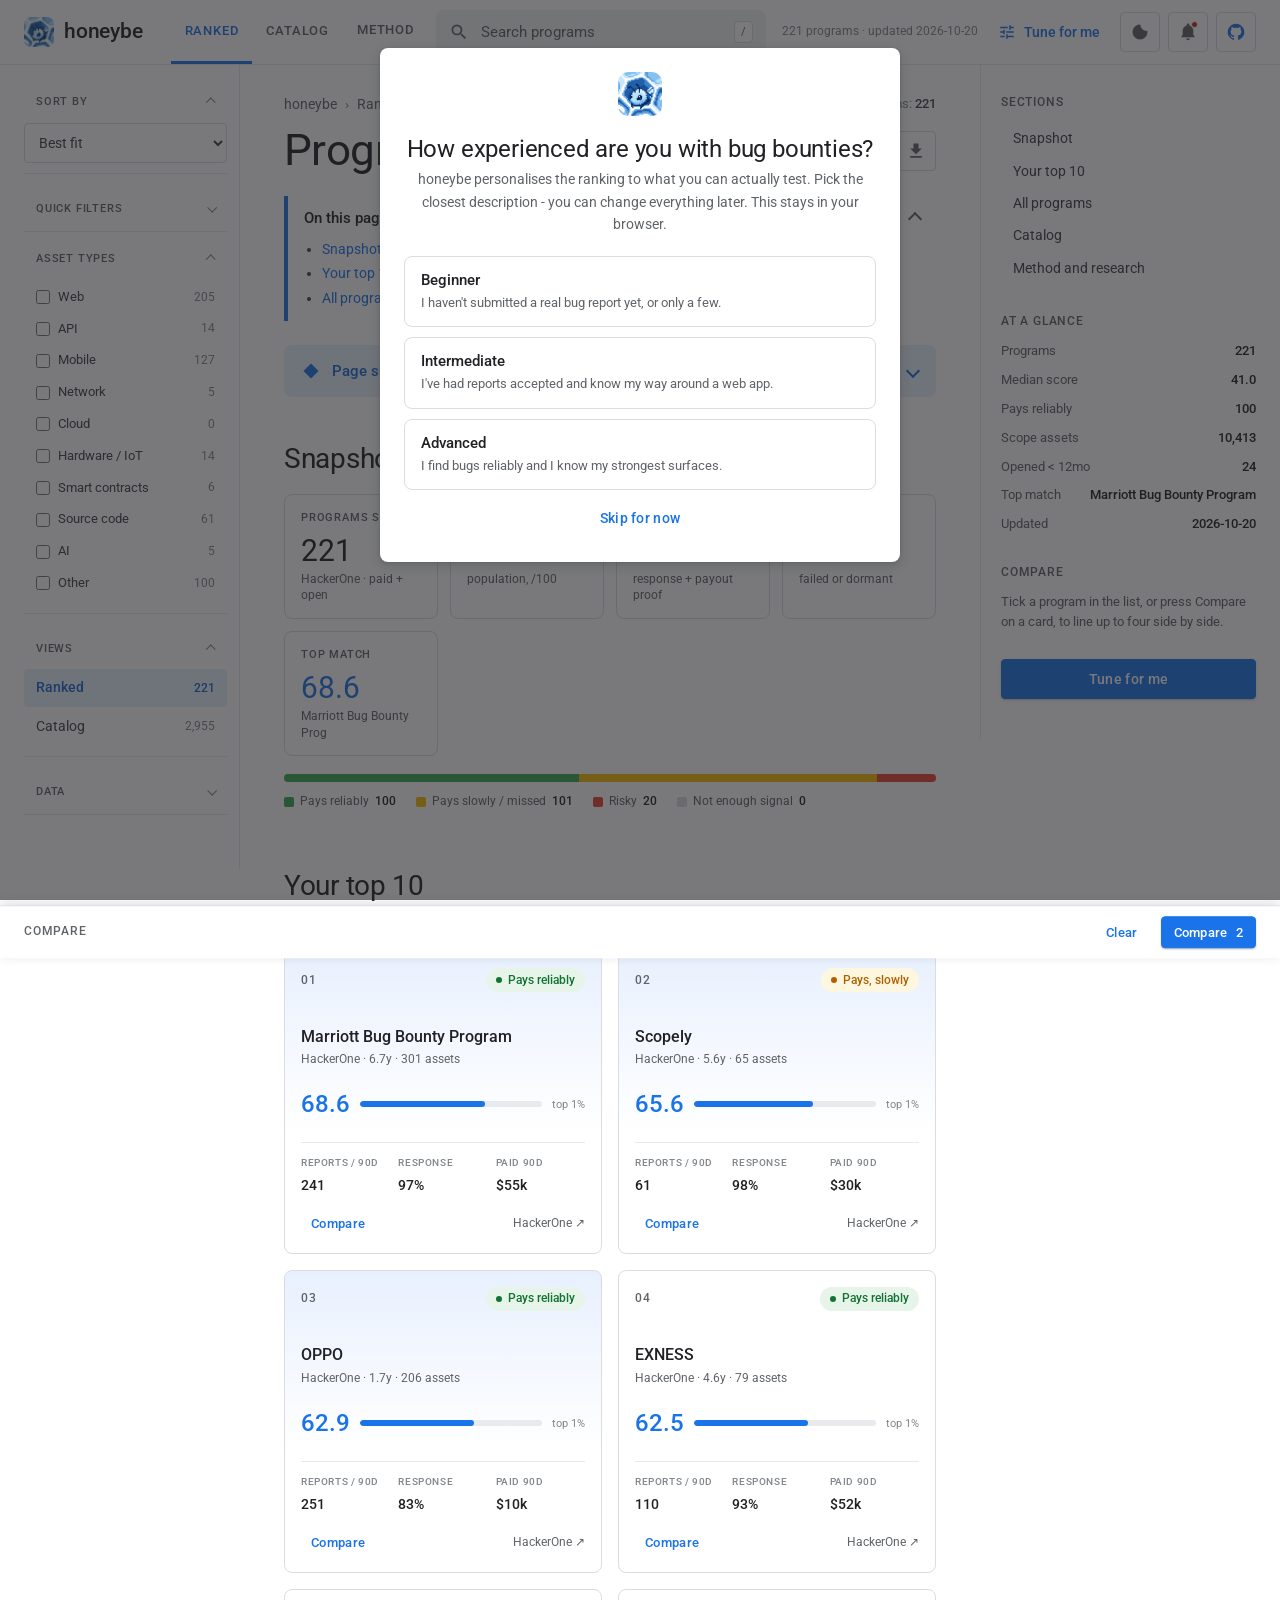
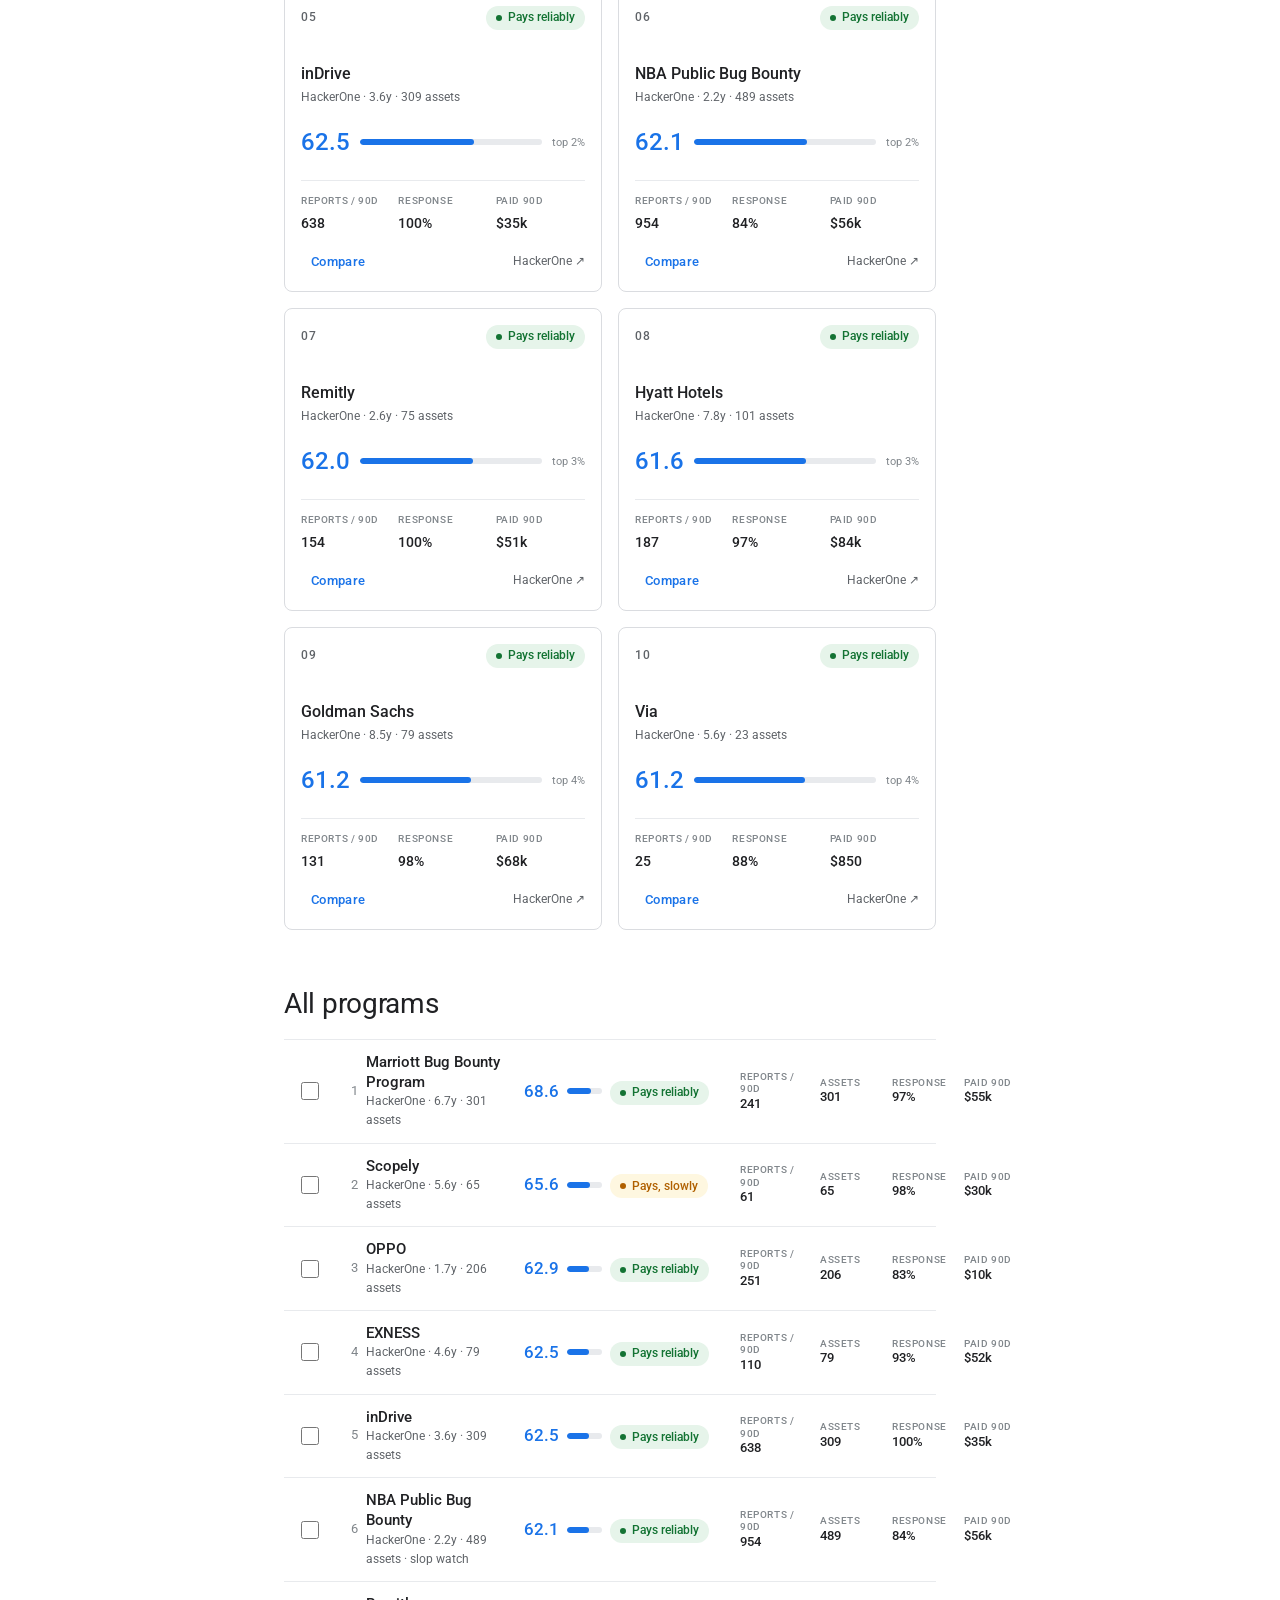
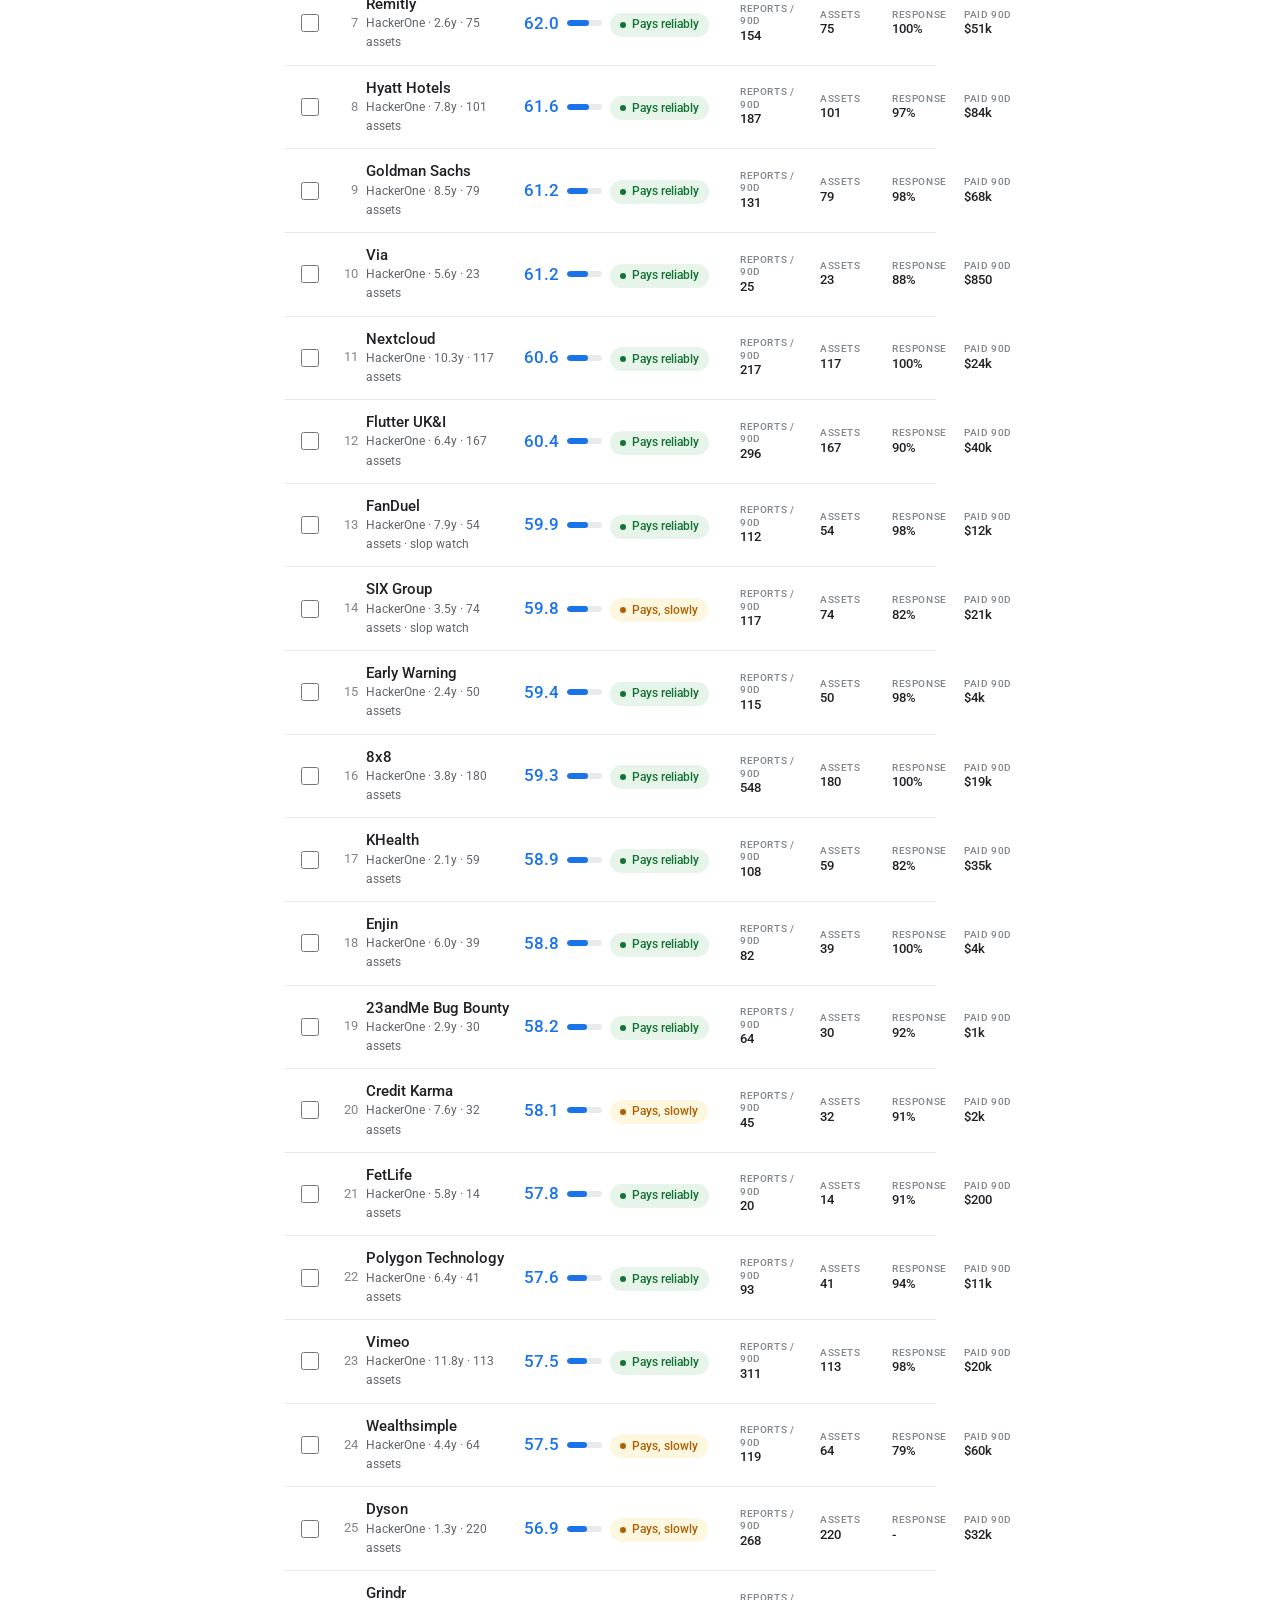
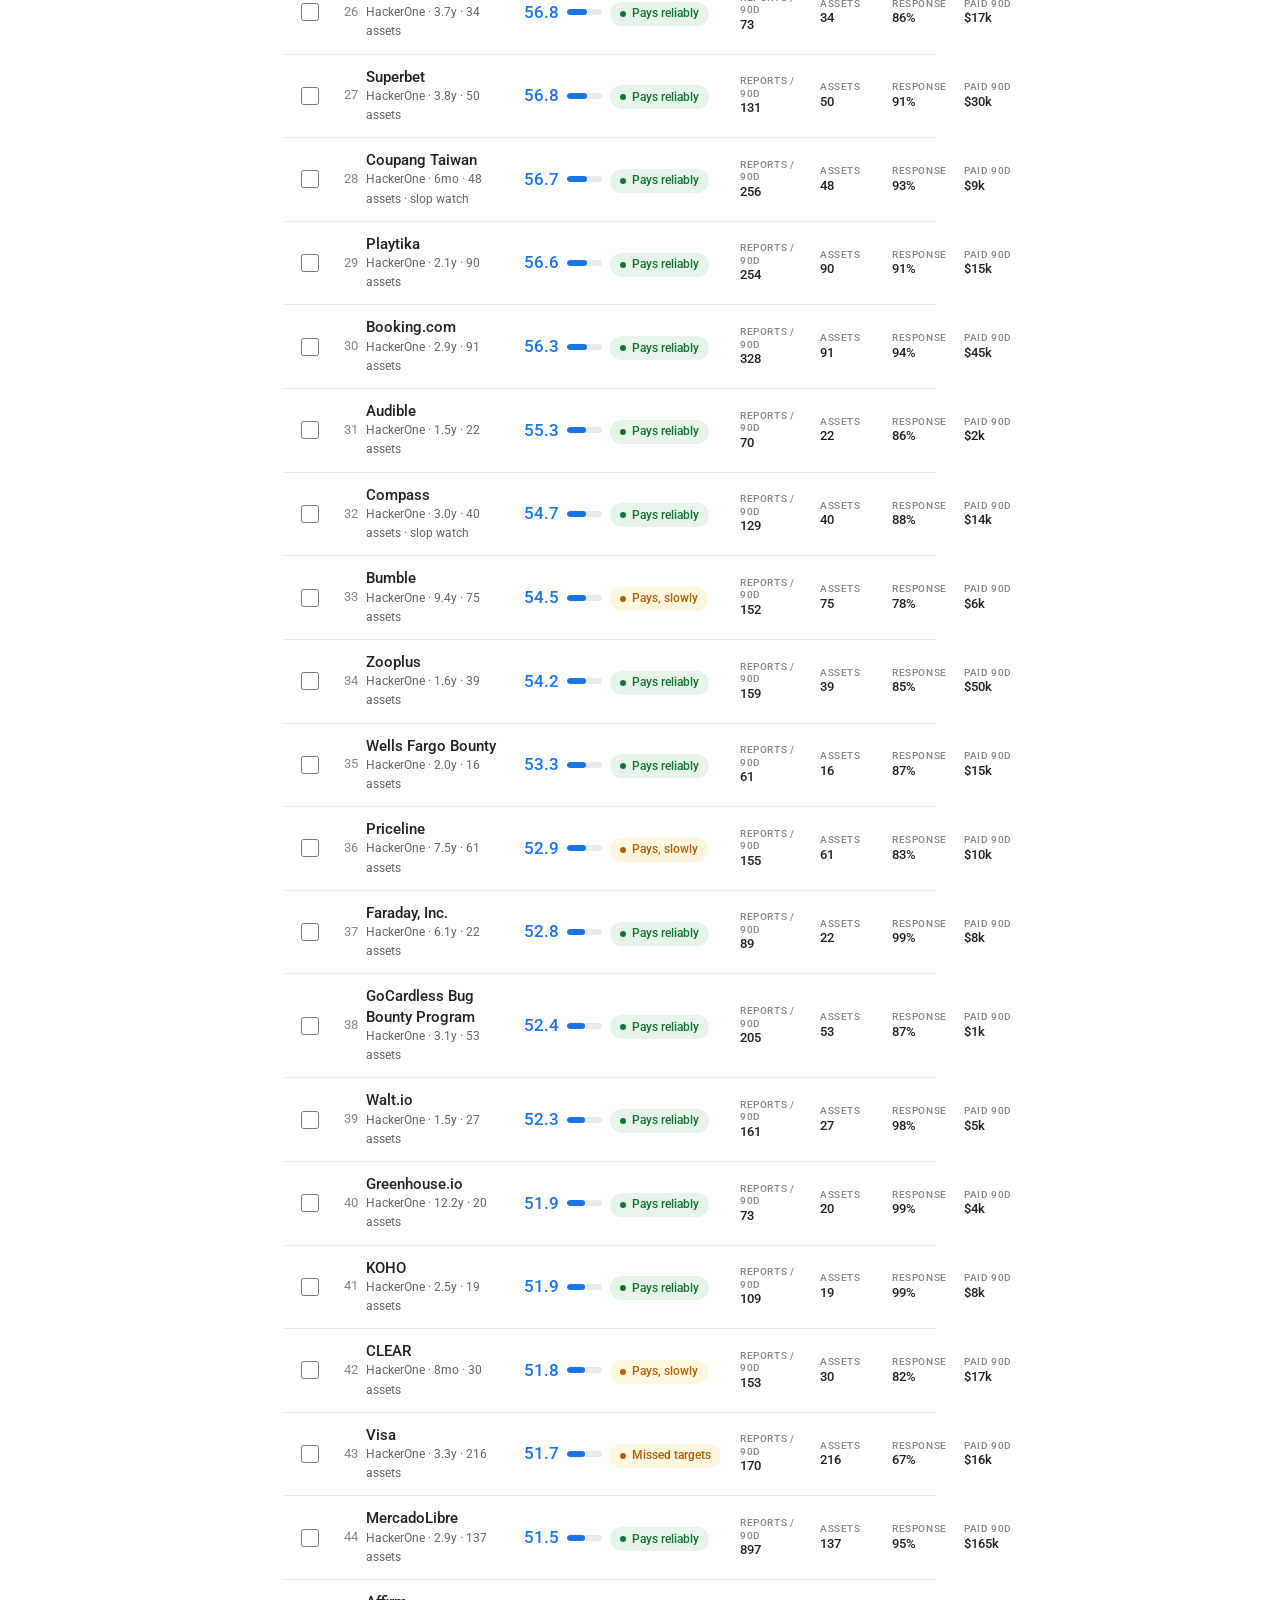
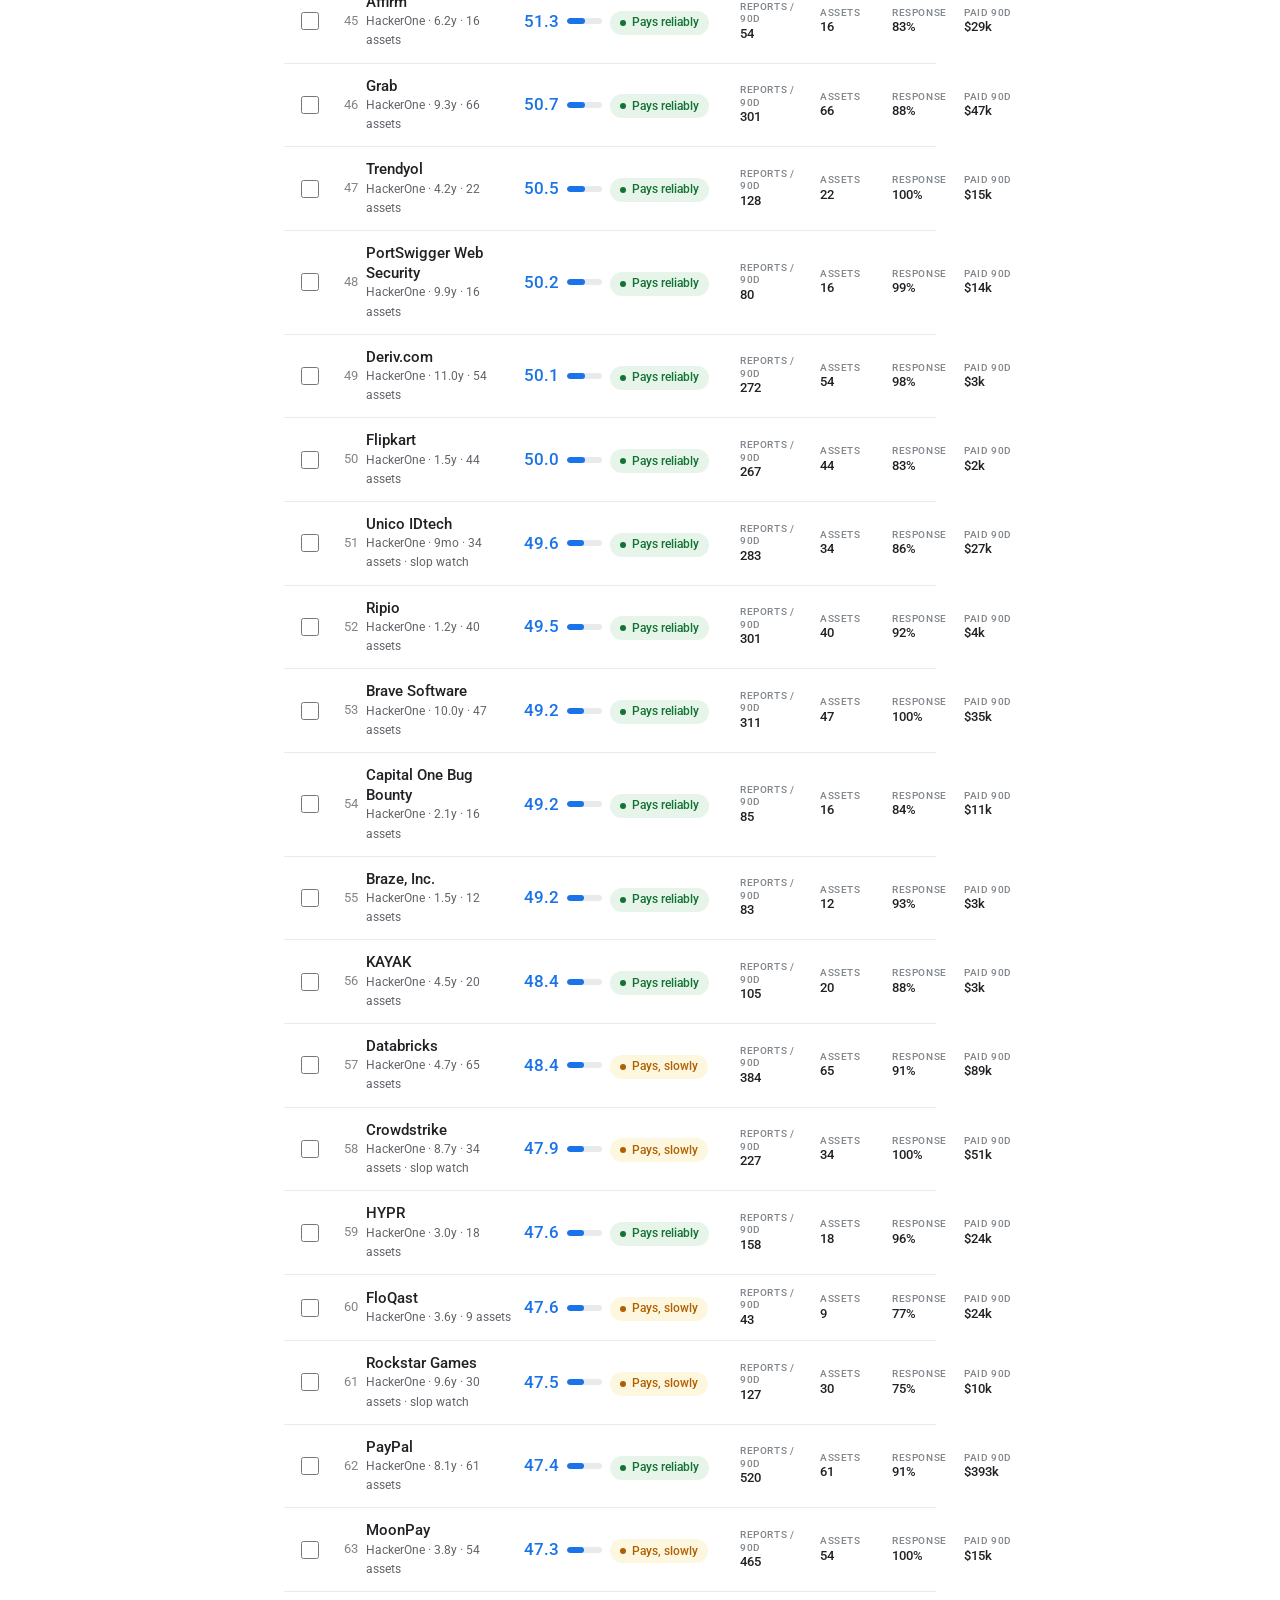
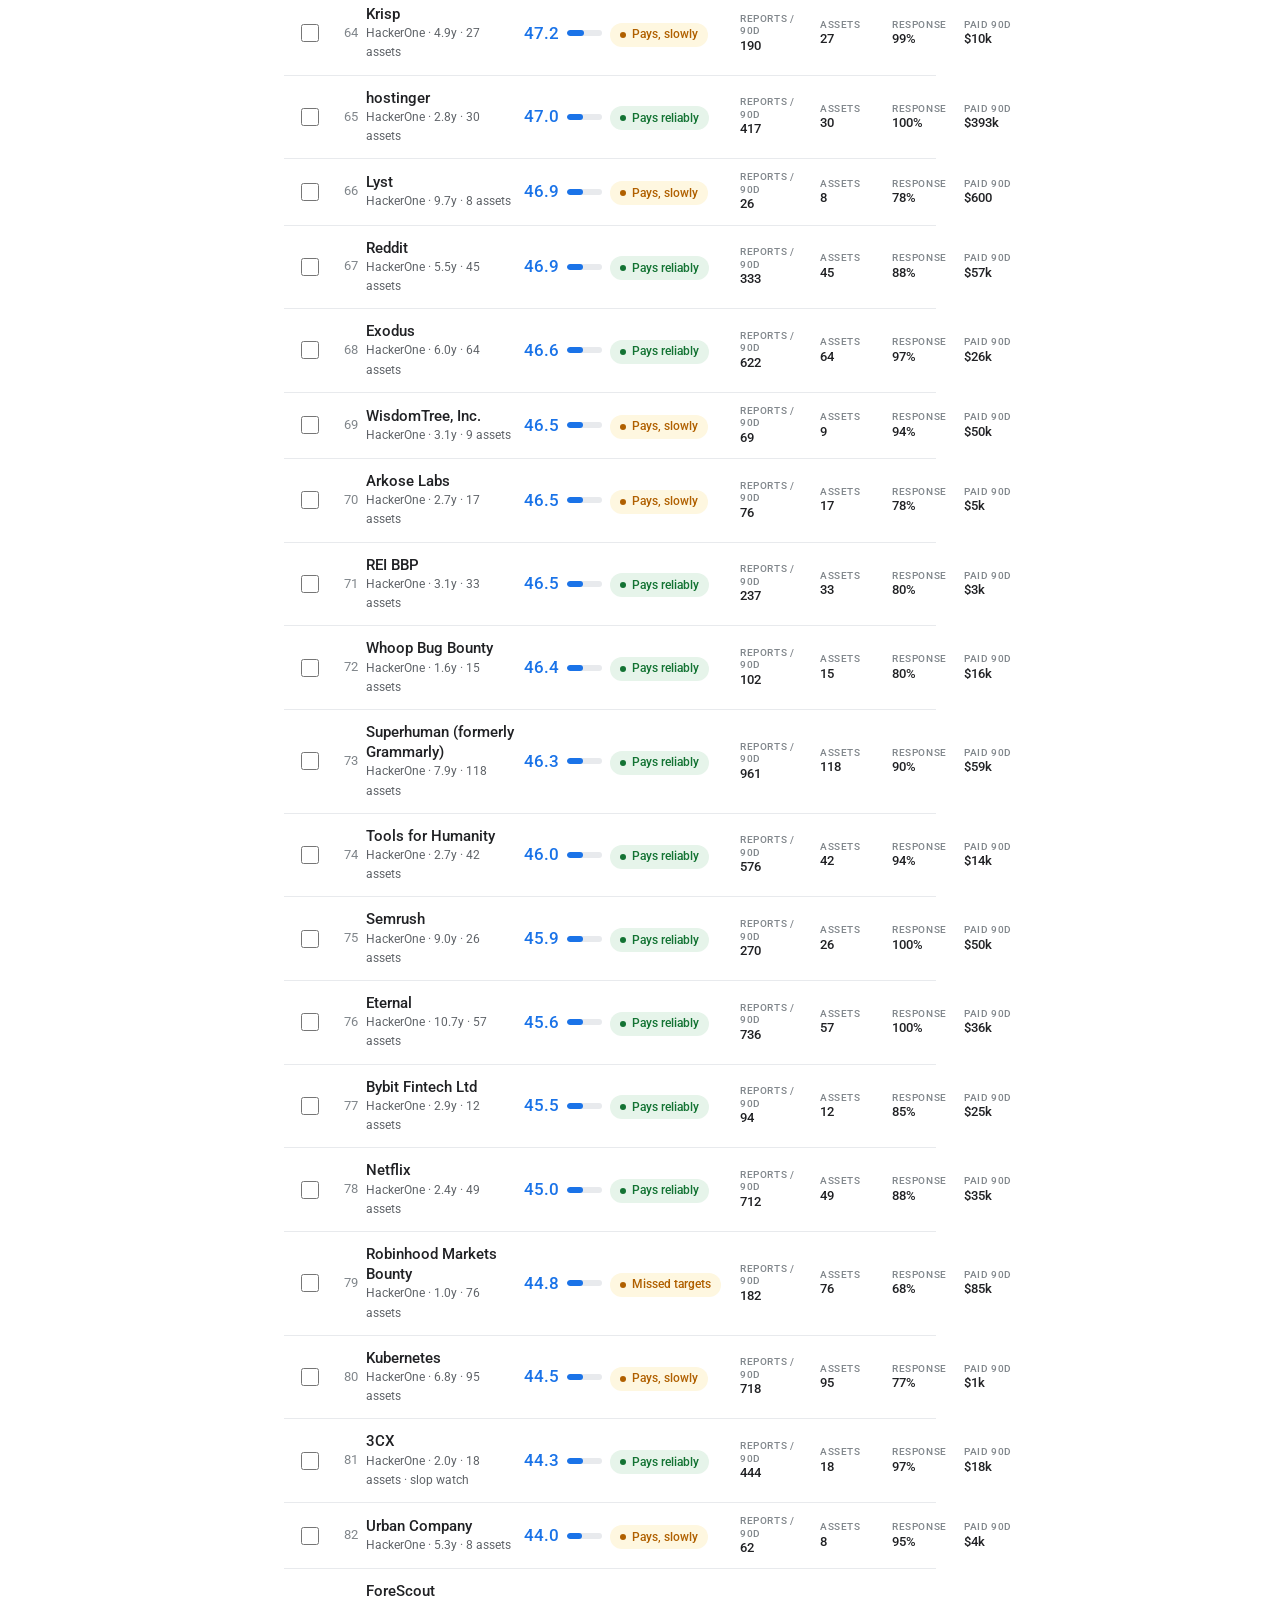
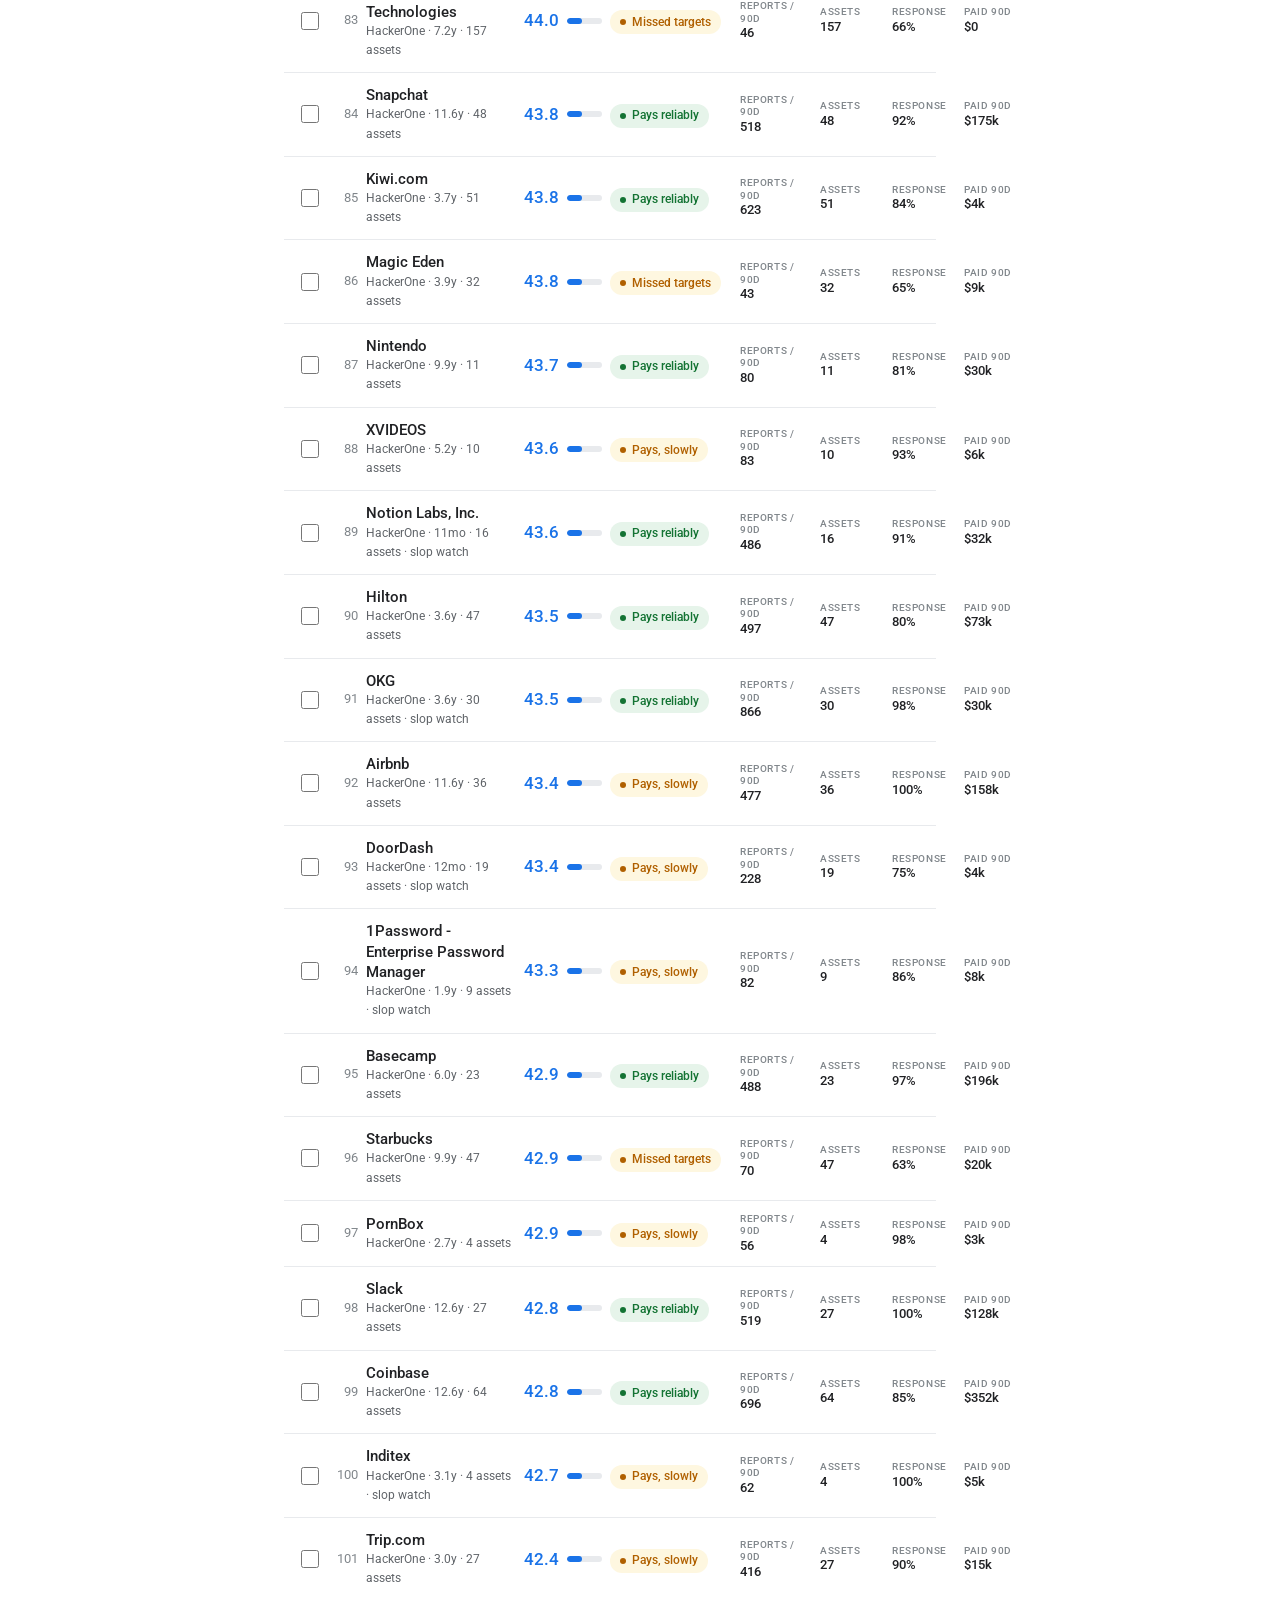
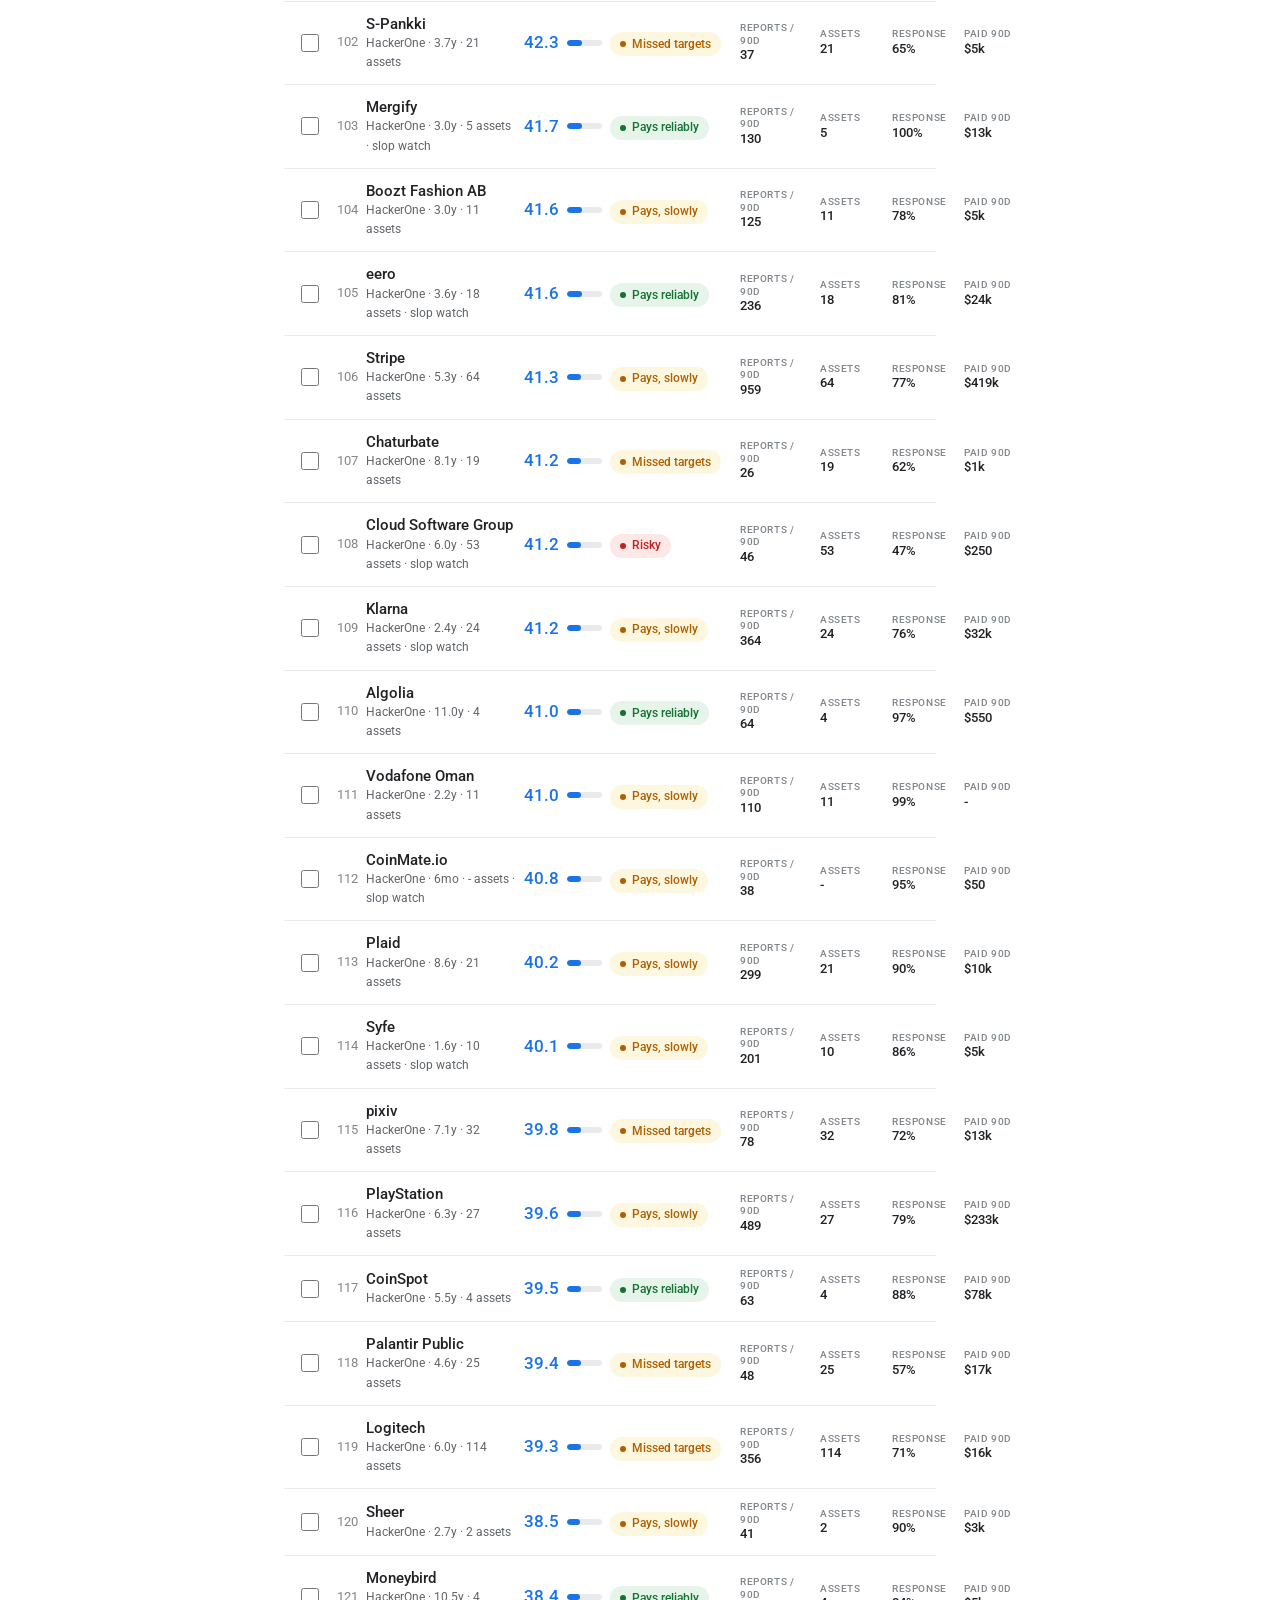
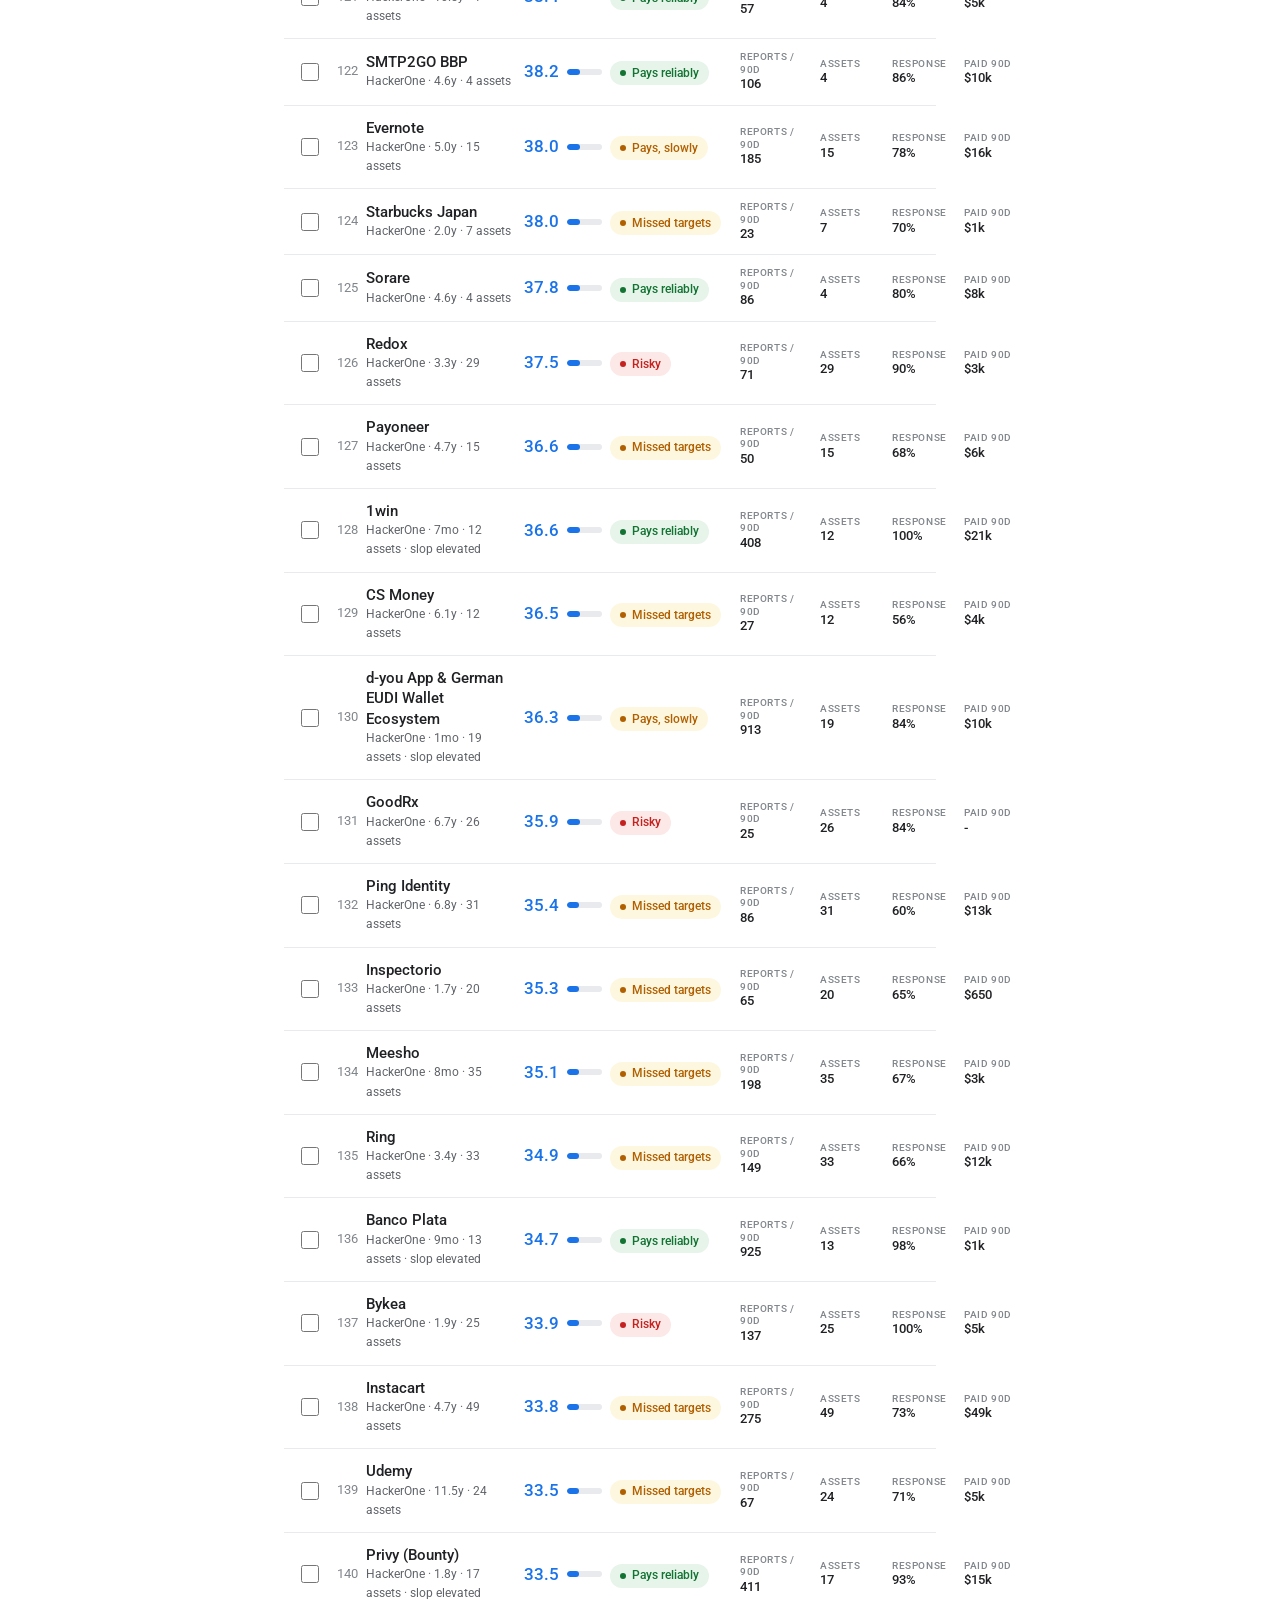
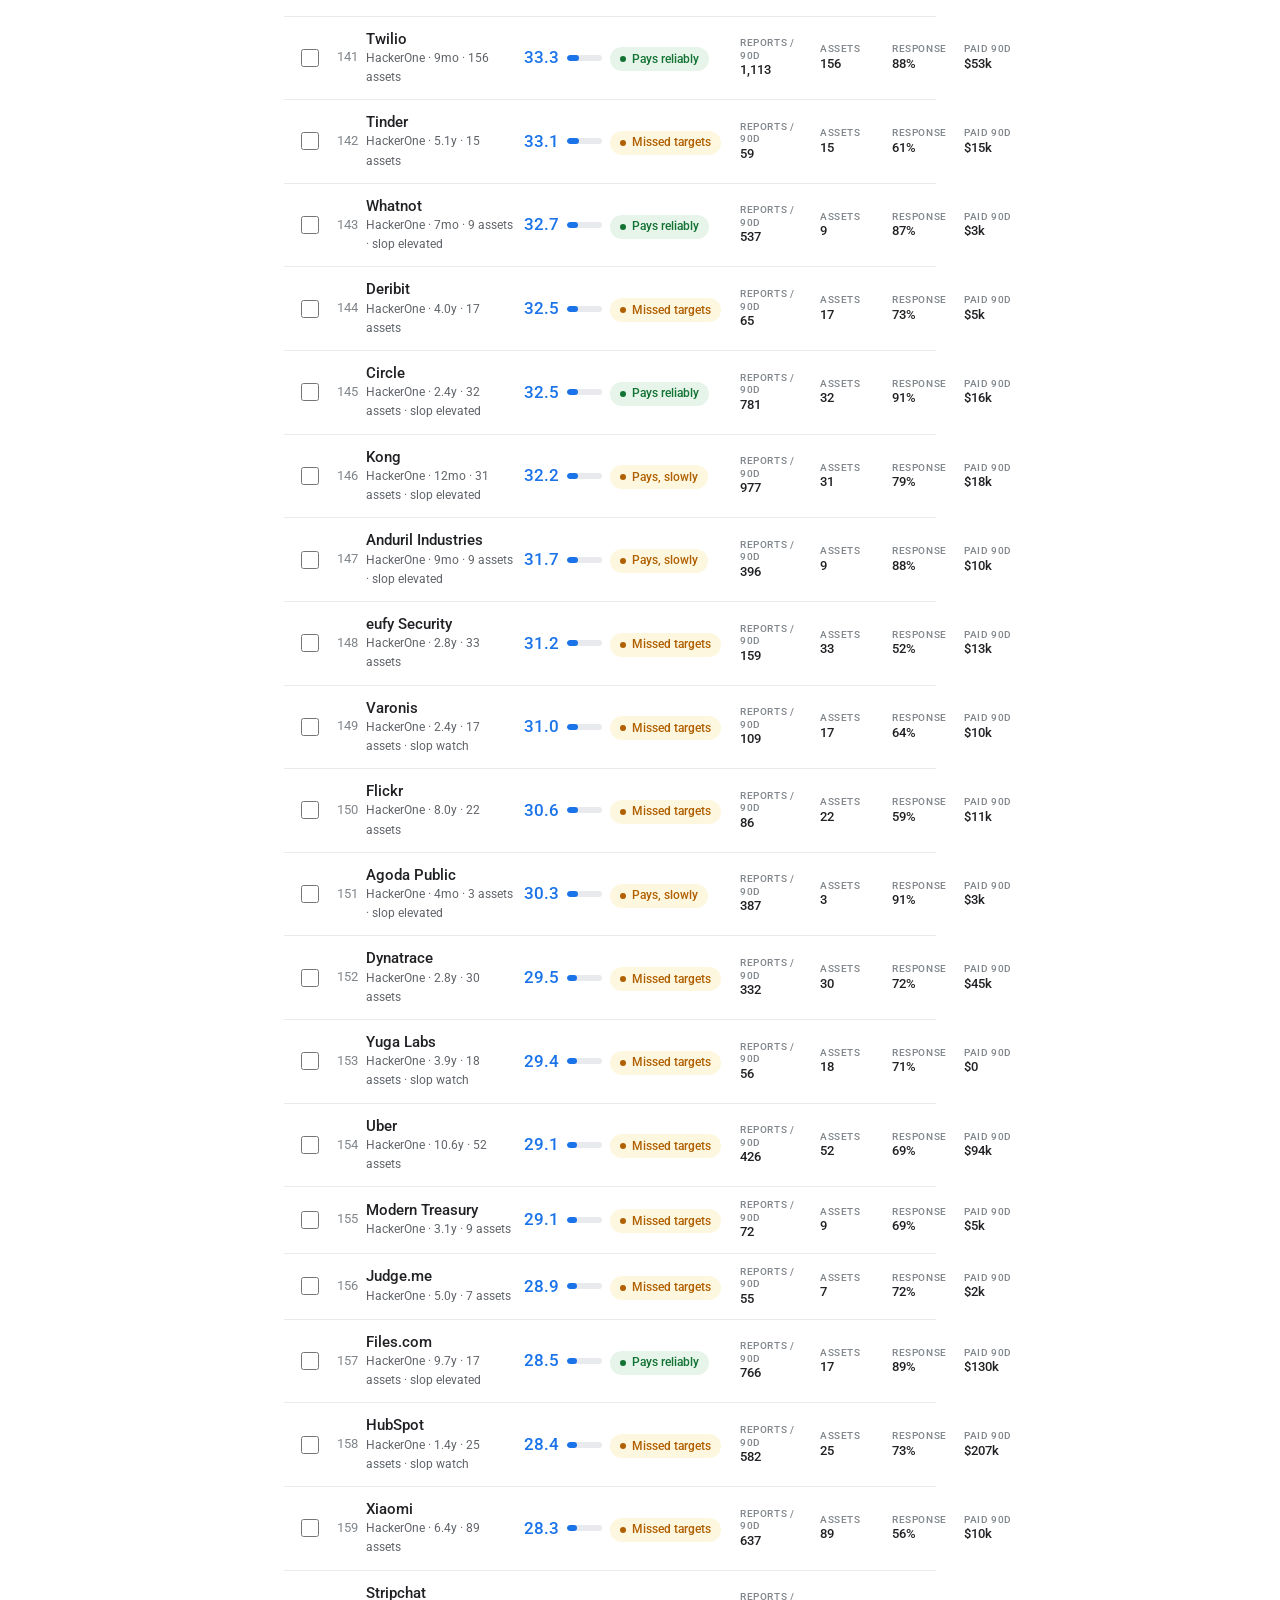
==== commit a250293d: "Rename to honeybe, add the logo and GitHub button" ====
--- a/public/app.html
+++ b/public/app.html
@@ -3,7 +3,7 @@
   <head>
     <meta charset="utf-8" />
     <meta name="viewport" content="width=device-width, initial-scale=1" />
-    <title>Ranked - honeybee</title>
+    <title>Ranked - honeybe</title>
     <meta
       name="description"
       content="Ranked bug bounty programs, scored on payout reliability, crowding, triage quality and your own stack."
@@ -15,7 +15,7 @@
       rel="stylesheet"
     />
     <link rel="stylesheet" href="styles.css" />
-    <link rel="icon" type="image/svg+xml" href="logo.svg" />
+    <link rel="icon" type="image/png" href="logo.png" />
     <script>
       (function () {
         try {
@@ -36,10 +36,9 @@
     <header class="appbar">
       <div class="appbar-inner">
         <a class="brand" href="index.html">
-          <img class="brand-mark" src="logo.svg" alt="honeybee" />
+          <img class="brand-mark" src="logo.png" alt="honeybe" />
           <span class="brand-text">
-            <span class="brand-name">honeybee</span>
-            <span class="brand-sub">bug bounty intelligence</span>
+            <span class="brand-name">honeybe</span>
           </span>
         </a>
 
@@ -68,7 +67,6 @@
         </div>
 
         <span class="appbar-meta" id="meta">loading…</span>
-        <span id="profile-pill"></span>
         <button class="btn-text js-tune" id="tune-btn">
           <svg class="ic" viewBox="0 0 24 24" aria-hidden="true">
             <path
@@ -111,6 +109,20 @@
           </svg>
           <span class="news-dot" id="news-dot" hidden></span>
         </button>
+        <a
+          class="icon-btn star-icon"
+          href="https://github.com/"
+          target="_blank"
+          rel="noopener"
+          aria-label="Star honeybe on GitHub"
+          title="Star honeybe on GitHub"
+        >
+          <svg class="ic" viewBox="0 0 24 24" aria-hidden="true">
+            <path
+              d="M12 2a10 10 0 0 0-3.16 19.49c.5.09.68-.22.68-.48v-1.7c-2.78.6-3.37-1.34-3.37-1.34-.45-1.16-1.11-1.47-1.11-1.47-.9-.62.07-.61.07-.61 1 .07 1.53 1.03 1.53 1.03.89 1.52 2.34 1.08 2.91.83.09-.65.35-1.09.63-1.34-2.22-.25-4.56-1.11-4.56-4.94 0-1.09.39-1.98 1.03-2.68-.1-.25-.45-1.27.1-2.65 0 0 .84-.27 2.75 1.02a9.6 9.6 0 0 1 5 0c1.91-1.29 2.75-1.02 2.75-1.02.55 1.38.2 2.4.1 2.65.64.7 1.03 1.59 1.03 2.68 0 3.84-2.34 4.68-4.57 4.93.36.31.68.92.68 1.85V21c0 .27.18.58.69.48A10 10 0 0 0 12 2z"
+            />
+          </svg>
+        </a>
       </div>
     </header>
 
@@ -238,7 +250,7 @@
       <!-- ---------- main ---------- -->
       <main class="doc">
         <div class="crumbs">
-          <a href="#top">honeybee</a>
+          <a href="#top">honeybe</a>
           <span class="sep">›</span>
           <a href="#top10" id="crumb-section">Ranked</a>
           <span class="sep">›</span>
@@ -293,7 +305,7 @@
           </summary>
           <div class="callout-body" id="page-summary-body">
             <p>
-              honeybee ranks
+              honeybe ranks
               <b
                 ><span class="inline-count" id="hero-count-2">220</span> public,
                 paid, open HackerOne programs</b
@@ -335,7 +347,7 @@
         <div id="catalog-view" style="display: none">
           <h2 id="catalog">Catalog</h2>
           <p class="lede">
-            Everything honeybee can find, across six sources, with the gaps left
+            Everything honeybe can find, across six sources, with the gaps left
             visible. The Catalog is ordered, never scored: it exists to show you
             what is out there when the ranked list is empty for your stack.
           </p>
@@ -483,7 +495,7 @@
         aria-labelledby="modal-title"
       >
         <div class="modal-head">
-          <h2 id="modal-title">Tune honeybee to you</h2>
+          <h2 id="modal-title">Tune honeybe to you</h2>
           <button class="btn ghost sm" data-close>Close</button>
         </div>
         <p class="lede">
@@ -582,19 +594,11 @@
         aria-labelledby="onboard-title"
       >
         <div class="onboard-bee" aria-hidden="true">
-          <svg viewBox="0 0 32 32">
-            <polygon
-              points="16,3 28,10 28,22 16,29 4,22 4,10"
-              fill="none"
-              stroke="#1a73e8"
-              stroke-width="2.6"
-            />
-            <circle cx="16" cy="16" r="3.4" fill="#1a73e8" />
-          </svg>
+          <img src="logo.png" alt="" width="44" height="44" />
         </div>
         <h2 id="onboard-title">How experienced are you with bug bounties?</h2>
         <p class="lede">
-          honeybee personalises the ranking to what you can actually test. Pick
+          honeybe personalises the ranking to what you can actually test. Pick
           the closest description - you can change everything later. This stays
           in your browser.
         </p>
--- a/public/styles.css
+++ b/public/styles.css
@@ -115,6 +115,7 @@
   width: 30px;
   height: 30px;
   flex-shrink: 0;
+  border-radius: 7px;
 }
 .brand-text {
   display: flex;
@@ -126,11 +127,6 @@
   font-weight: 500;
   color: var(--ink);
   letter-spacing: -0.2px;
-}
-.brand-sub {
-  font-size: 11px;
-  color: var(--muted);
-  letter-spacing: 0.2px;
 }
 
 .appnav {
@@ -226,16 +222,6 @@
   margin-left: 8px;
 }
 
-.profile-pill {
-  font-size: 11px;
-  font-weight: 500;
-  color: var(--blue-d);
-  background: var(--blue-l);
-  border-radius: 999px;
-  padding: 3px 10px;
-  white-space: nowrap;
-}
-
 .btn-text {
   appearance: none;
   background: none;
@@ -1252,6 +1238,22 @@
 .btn.full {
   width: 100%;
 }
+.star-btn {
+  display: inline-flex;
+  align-items: center;
+  gap: 6px;
+}
+.star-btn .ic {
+  width: 15px;
+  height: 15px;
+  fill: currentColor;
+}
+.star-icon .ic {
+  fill: currentColor;
+}
+.star-icon:hover .ic {
+  fill: var(--blue);
+}
 .btn:disabled {
   opacity: 0.5;
   cursor: not-allowed;
@@ -1911,112 +1913,6 @@
 }
 
 /* ==========================================================================
-  splash
-  ========================================================================== */
-
-.splash {
-  position: fixed;
-  inset: 0;
-  z-index: 300;
-  background: #051733;
-  background-image: radial-gradient(
-      circle at 50% 42%,
-      rgba(23, 86, 178, 0.32),
-      transparent 58%
-    ),
-    repeating-linear-gradient(
-      60deg,
-      rgba(255, 255, 255, 0.03) 0 2px,
-      transparent 2px 90px
-    ),
-    repeating-linear-gradient(
-      -60deg,
-      rgba(255, 255, 255, 0.03) 0 2px,
-      transparent 2px 90px
-    );
-  display: grid;
-  place-items: center;
-  color: #fff;
-  opacity: 1;
-  transition: opacity 0.9s ease;
-  cursor: pointer;
-}
-.splash.hide {
-  opacity: 0;
-  pointer-events: none;
-}
-/* CSS fallback: never trap the page behind the splash if JS fails. */
-@keyframes splashOut {
-  to {
-    opacity: 0;
-    visibility: hidden;
-  }
-}
-.splash {
-  animation: splashOut 0.9s ease 3s forwards;
-}
-.splash-inner {
-  text-align: center;
-  padding: 24px;
-}
-
-.splash-name {
-  font-family: "Dancing Script", "Segoe Script", cursive;
-  font-size: clamp(72px, 14vw, 148px);
-  font-weight: 700;
-  letter-spacing: 0;
-  line-height: 1.02;
-  opacity: 0;
-  animation: riseIn 0.7s ease 0.35s forwards;
-}
-.splash-sub {
-  margin-top: 2px;
-  font-size: clamp(14px, 1.8vw, 19px);
-  font-weight: 300;
-  letter-spacing: 2.6px;
-  text-transform: none;
-  color: rgba(255, 255, 255, 0.66);
-  opacity: 0;
-  animation: riseIn 0.7s ease 0.6s forwards;
-}
-@keyframes riseIn {
-  from {
-    opacity: 0;
-    transform: translateY(10px);
-  }
-  to {
-    opacity: 1;
-    transform: translateY(0);
-  }
-}
-
-.splash-skip {
-  position: absolute;
-  bottom: 28px;
-  left: 0;
-  right: 0;
-  text-align: center;
-  font-size: 11px;
-  letter-spacing: 1.4px;
-  text-transform: uppercase;
-  color: rgba(255, 255, 255, 0.4);
-  opacity: 0;
-  animation: riseIn 0.6s ease 1.1s forwards;
-}
-
-@media (prefers-reduced-motion: reduce) {
-  .splash-name,
-  .splash-sub,
-  .splash-skip {
-    animation: none;
-    opacity: 1;
-  }
-  .splash {
-    animation: splashOut 0.4s ease 1.2s forwards;
-  }
-}
-
-/* ==========================================================================
   catalog
   ========================================================================== */
 
@@ -2484,6 +2380,11 @@
   width: 40px;
   height: 40px;
 }
+.onboard-bee img {
+  width: 44px;
+  height: 44px;
+  border-radius: 10px;
+}
 #onboard h2 {
   text-align: center;
   font-size: 24px;
@@ -2699,7 +2600,6 @@
 }
 
 @media (max-width: 1000px) {
-  .brand-sub,
   .avatar,
   .appbar-search kbd {
     display: none;
@@ -2726,9 +2626,6 @@
   .appbar-inner {
     padding: 0 12px;
     gap: 4px;
-  }
-  .brand-sub {
-    display: none;
   }
   .appnav {
     margin-left: 8px;
@@ -3327,15 +3224,6 @@
   text-overflow: ellipsis;
 }
 
-.source small {
-  display: block;
-  font-size: 11px;
-  color: var(--muted);
-  white-space: nowrap;
-  overflow: hidden;
-  text-overflow: ellipsis;
-}
-
 .section {
   padding-top: 64px;
   padding-bottom: 64px;
@@ -3872,6 +3760,14 @@
     display: none;
   }
 
+  .star-btn {
+    padding: 0 9px;
+  }
+
+  .star-btn .star-label {
+    display: none;
+  }
+
   .preview-row {
     grid-template-columns: 30px minmax(0, 1fr) 58px;
   }
@@ -3896,10 +3792,6 @@
 }
 
 @media (max-width: 760px) {
-  .brand-sub {
-    display: none;
-  }
-
   .appbar-inner {
     padding: 0 12px;
     gap: 6px;
@@ -3983,8 +3875,15 @@
     display: none;
   }
 
-  .appbar-meta,
-  #profile-pill {
+  .star-btn {
+    padding: 0 9px;
+  }
+
+  .star-btn .star-label {
+    display: none;
+  }
+
+  .appbar-meta {
     display: none;
   }
 
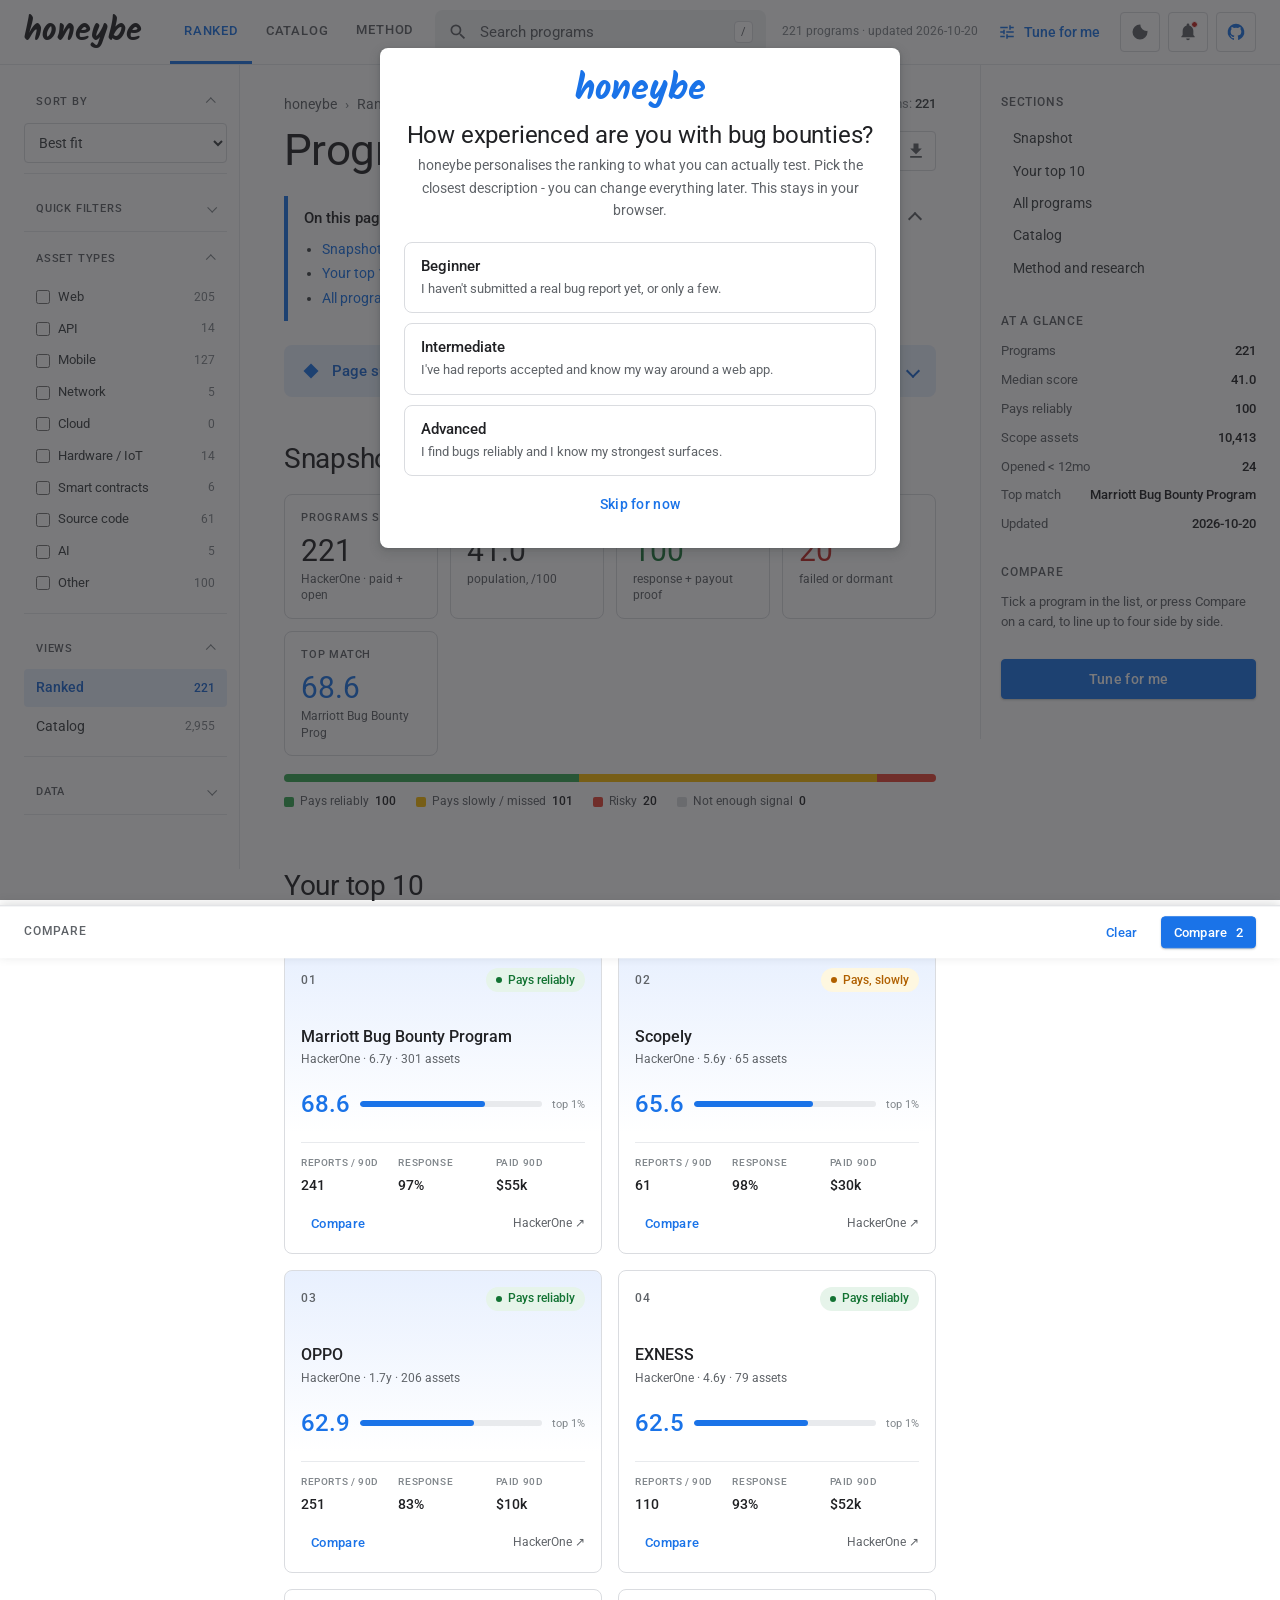
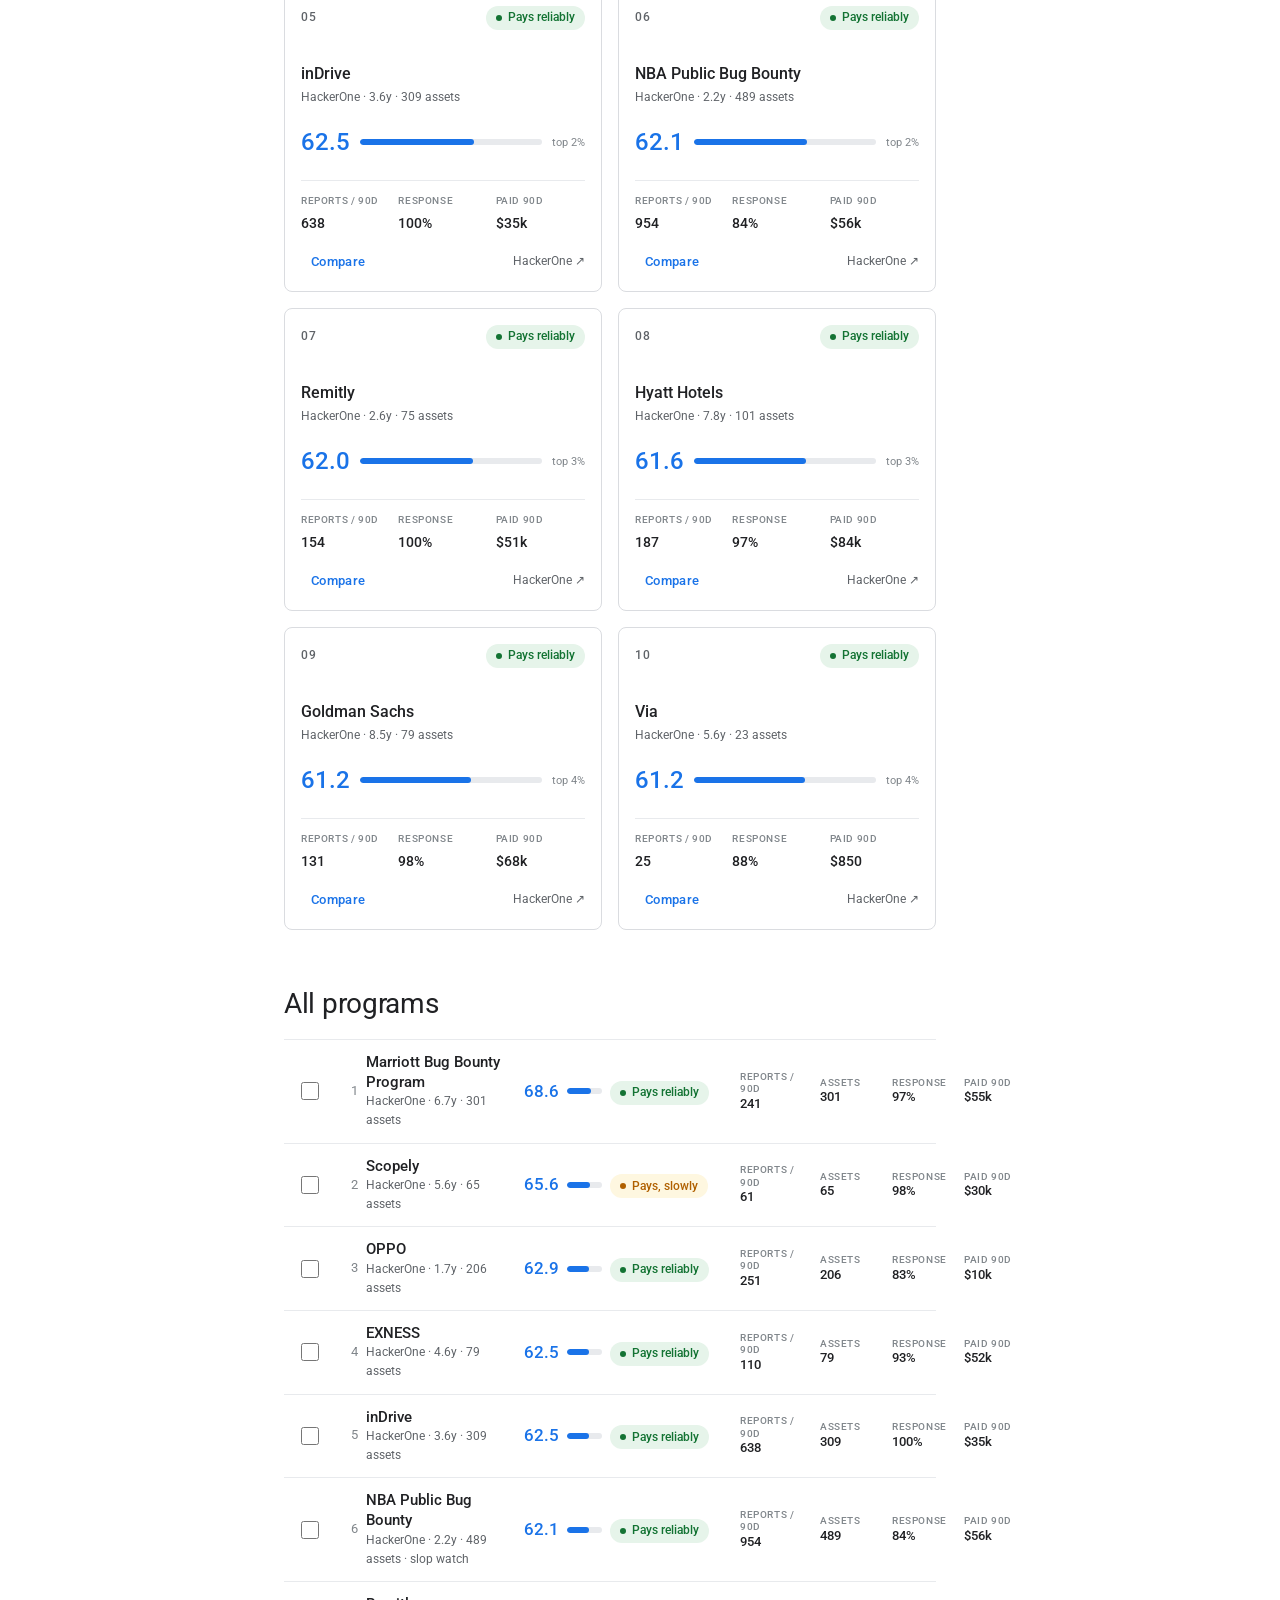
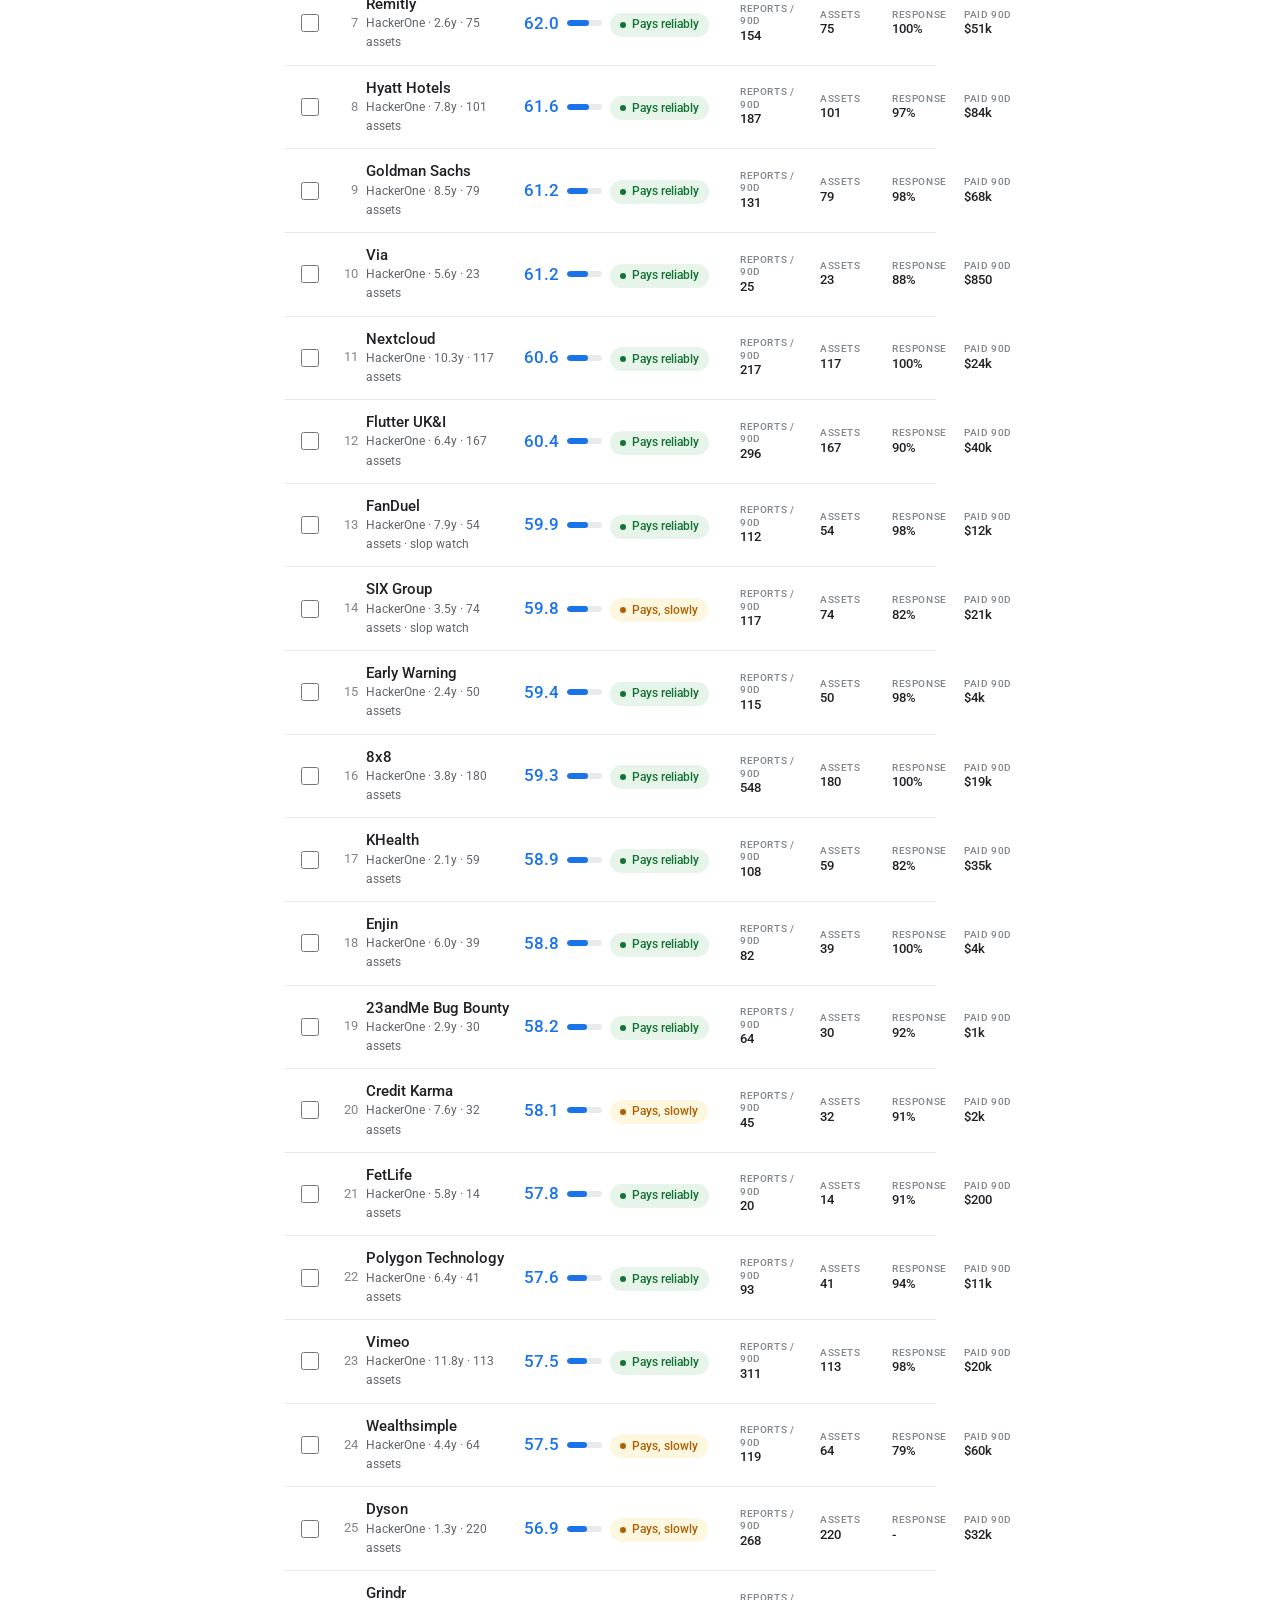
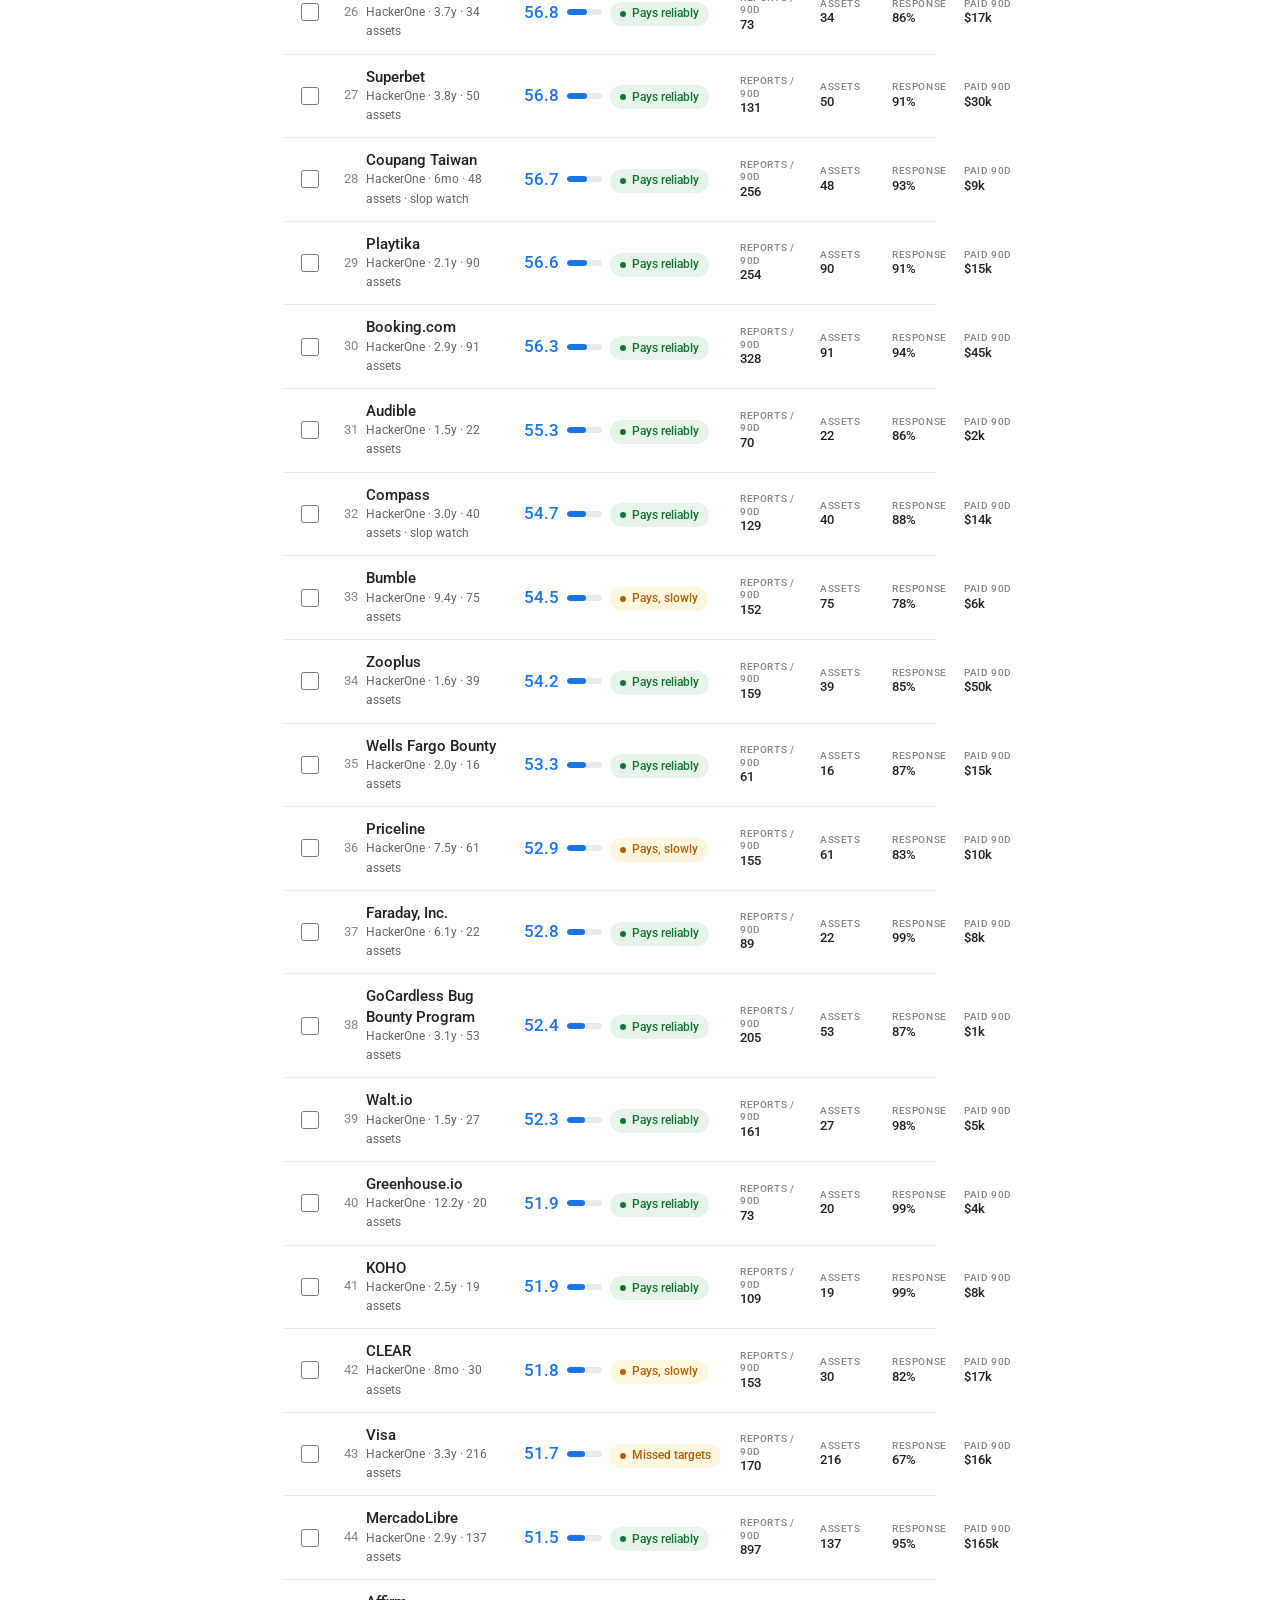
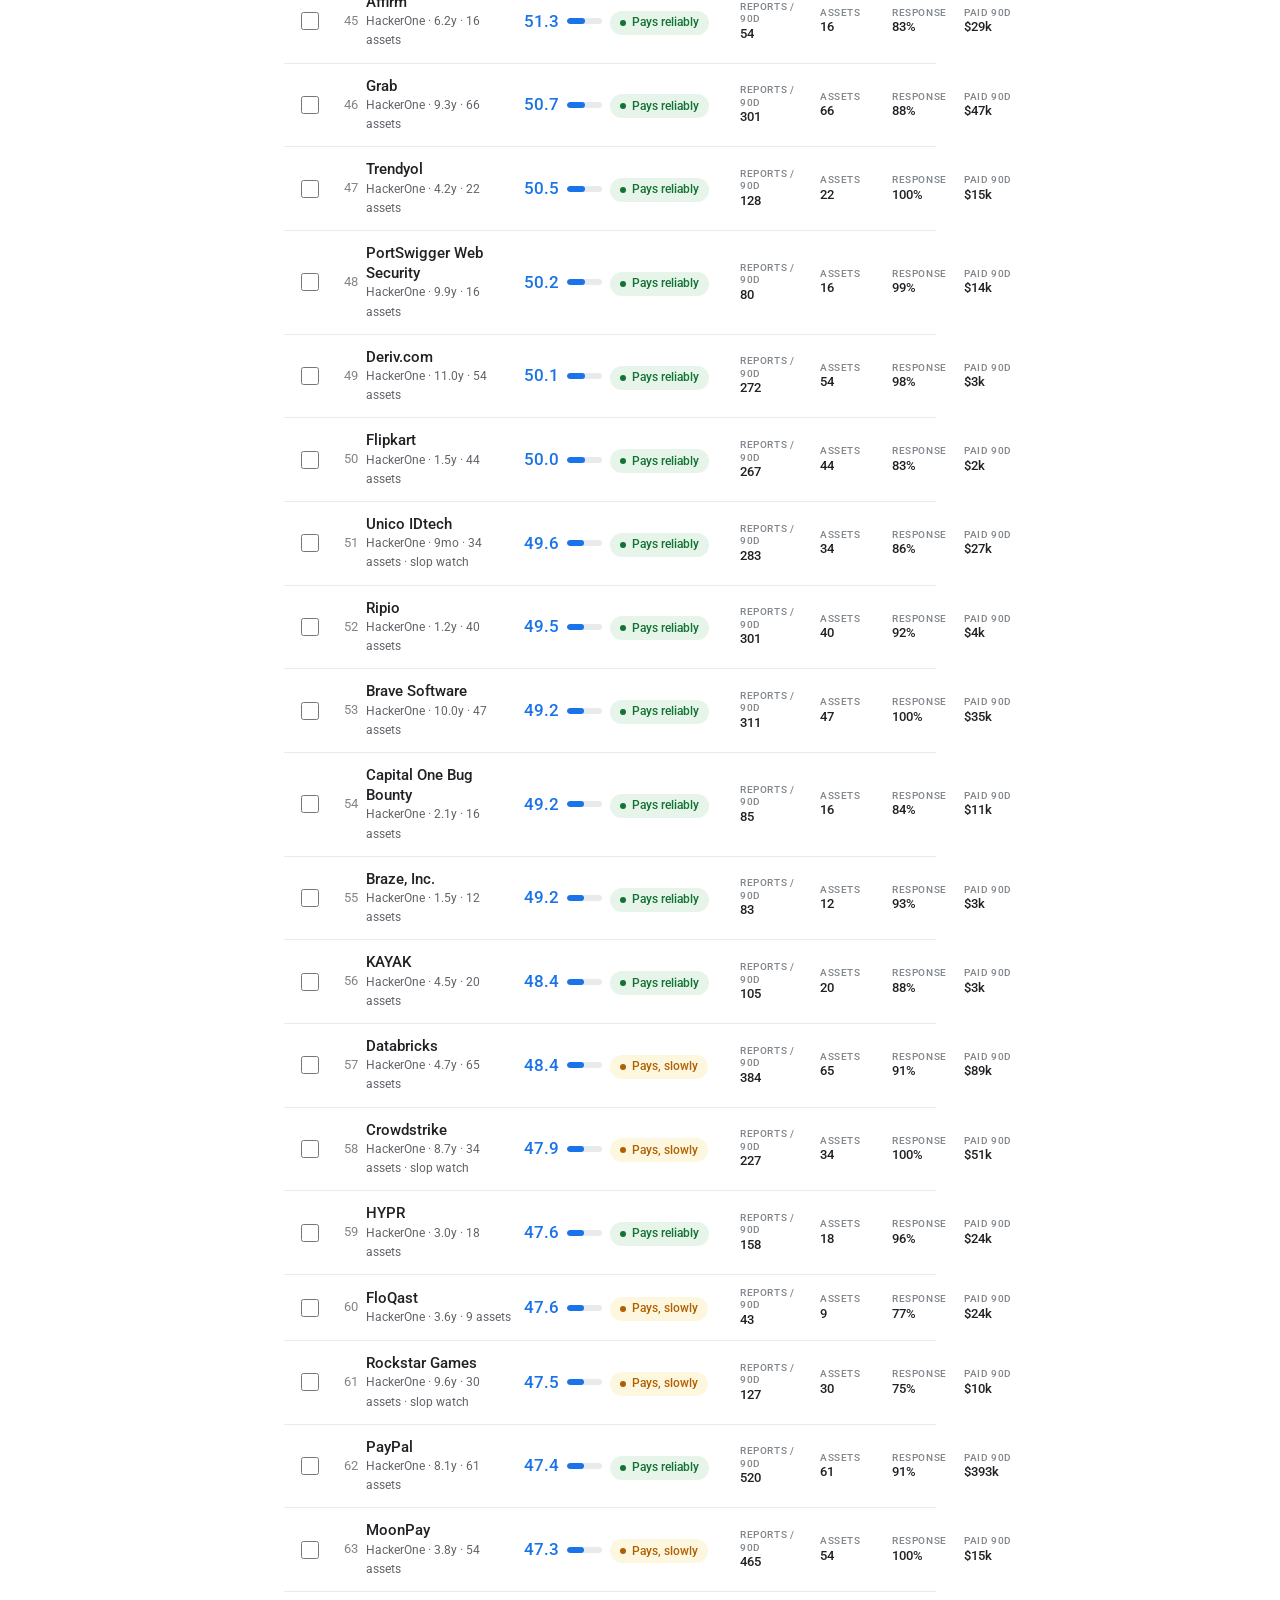
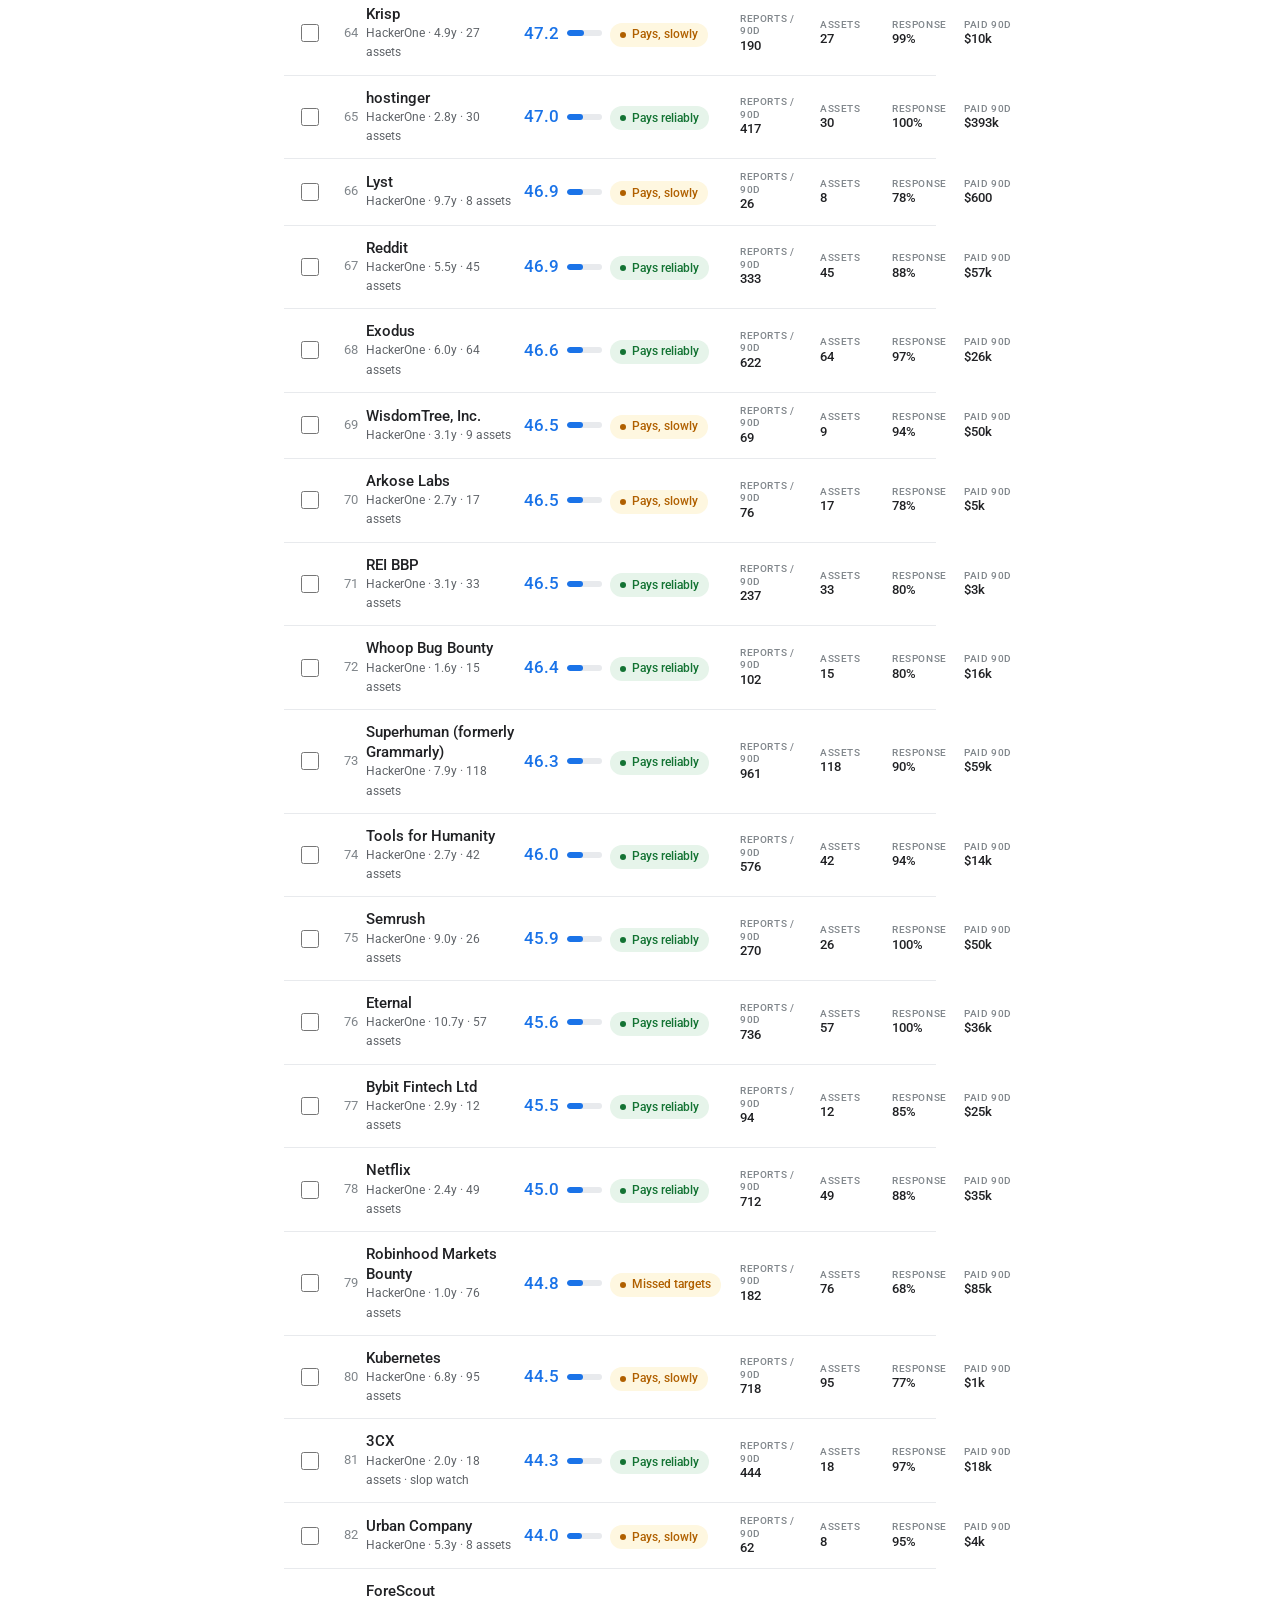
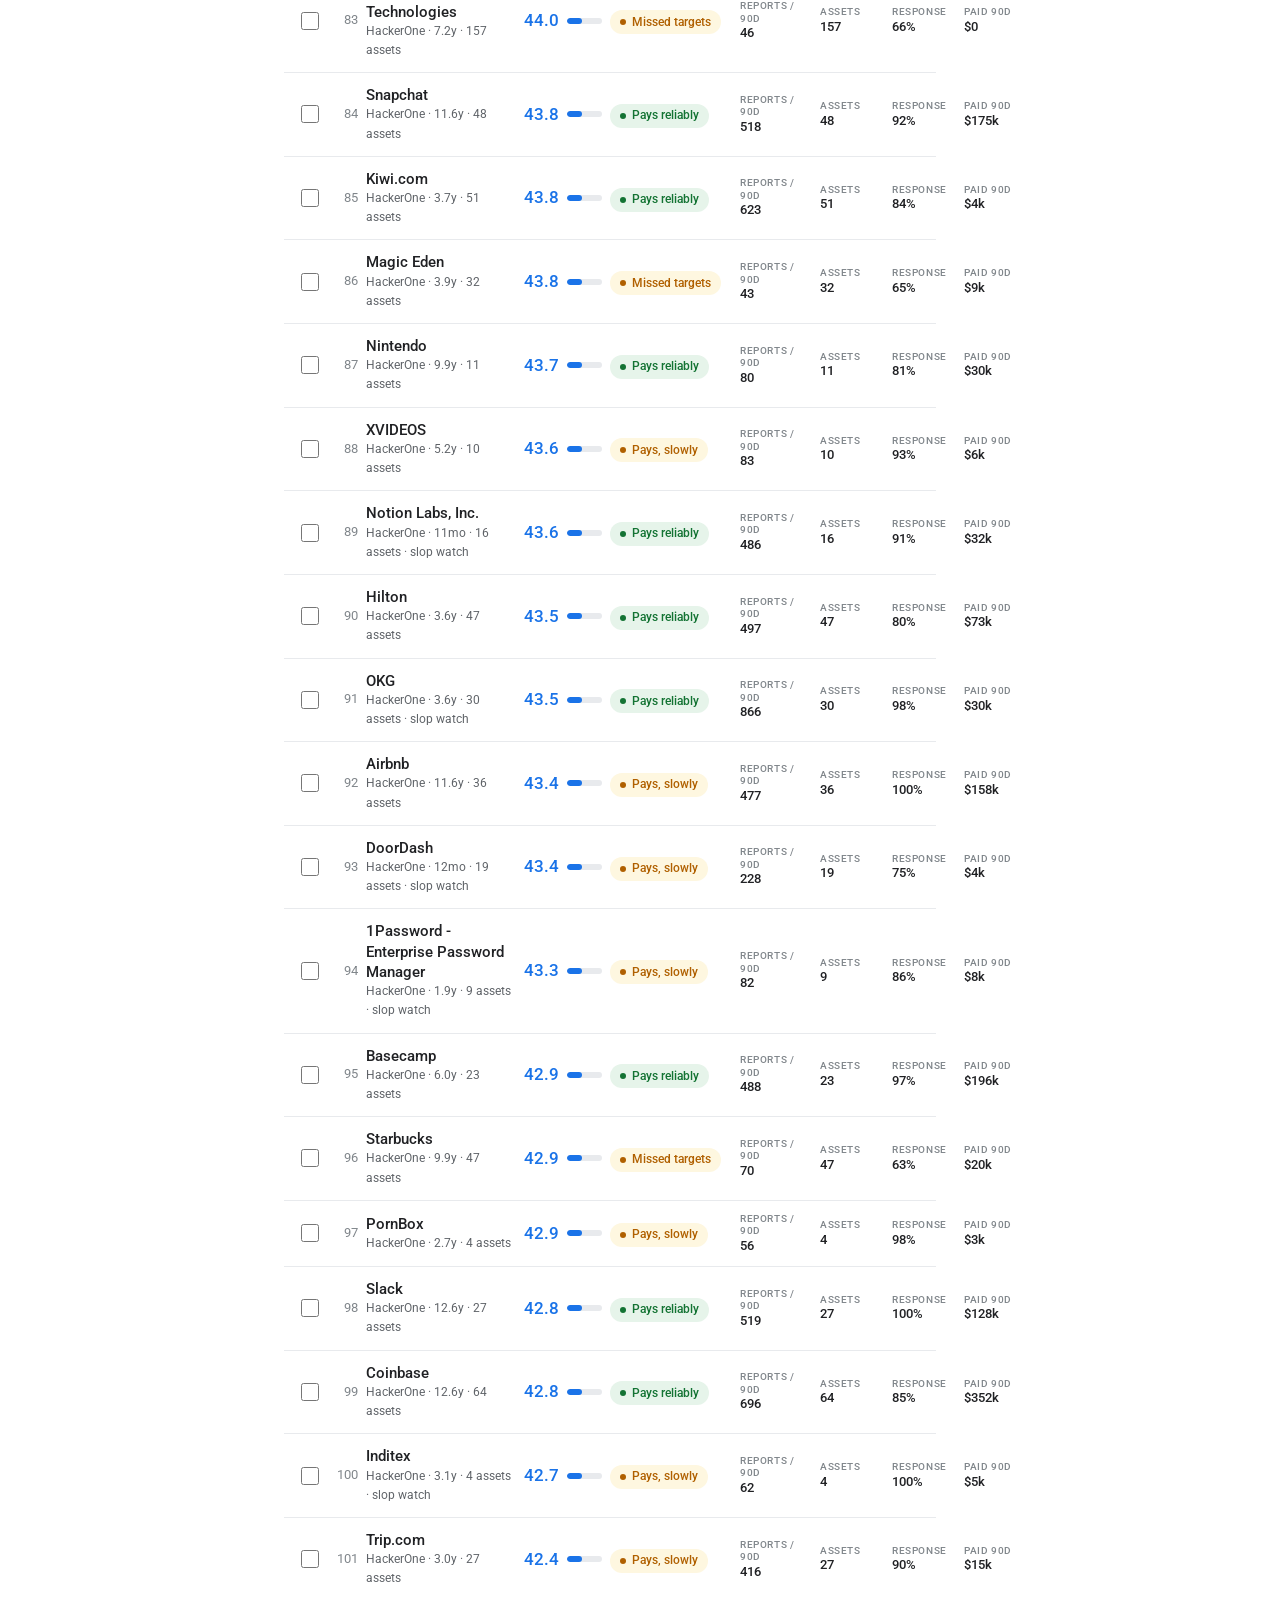
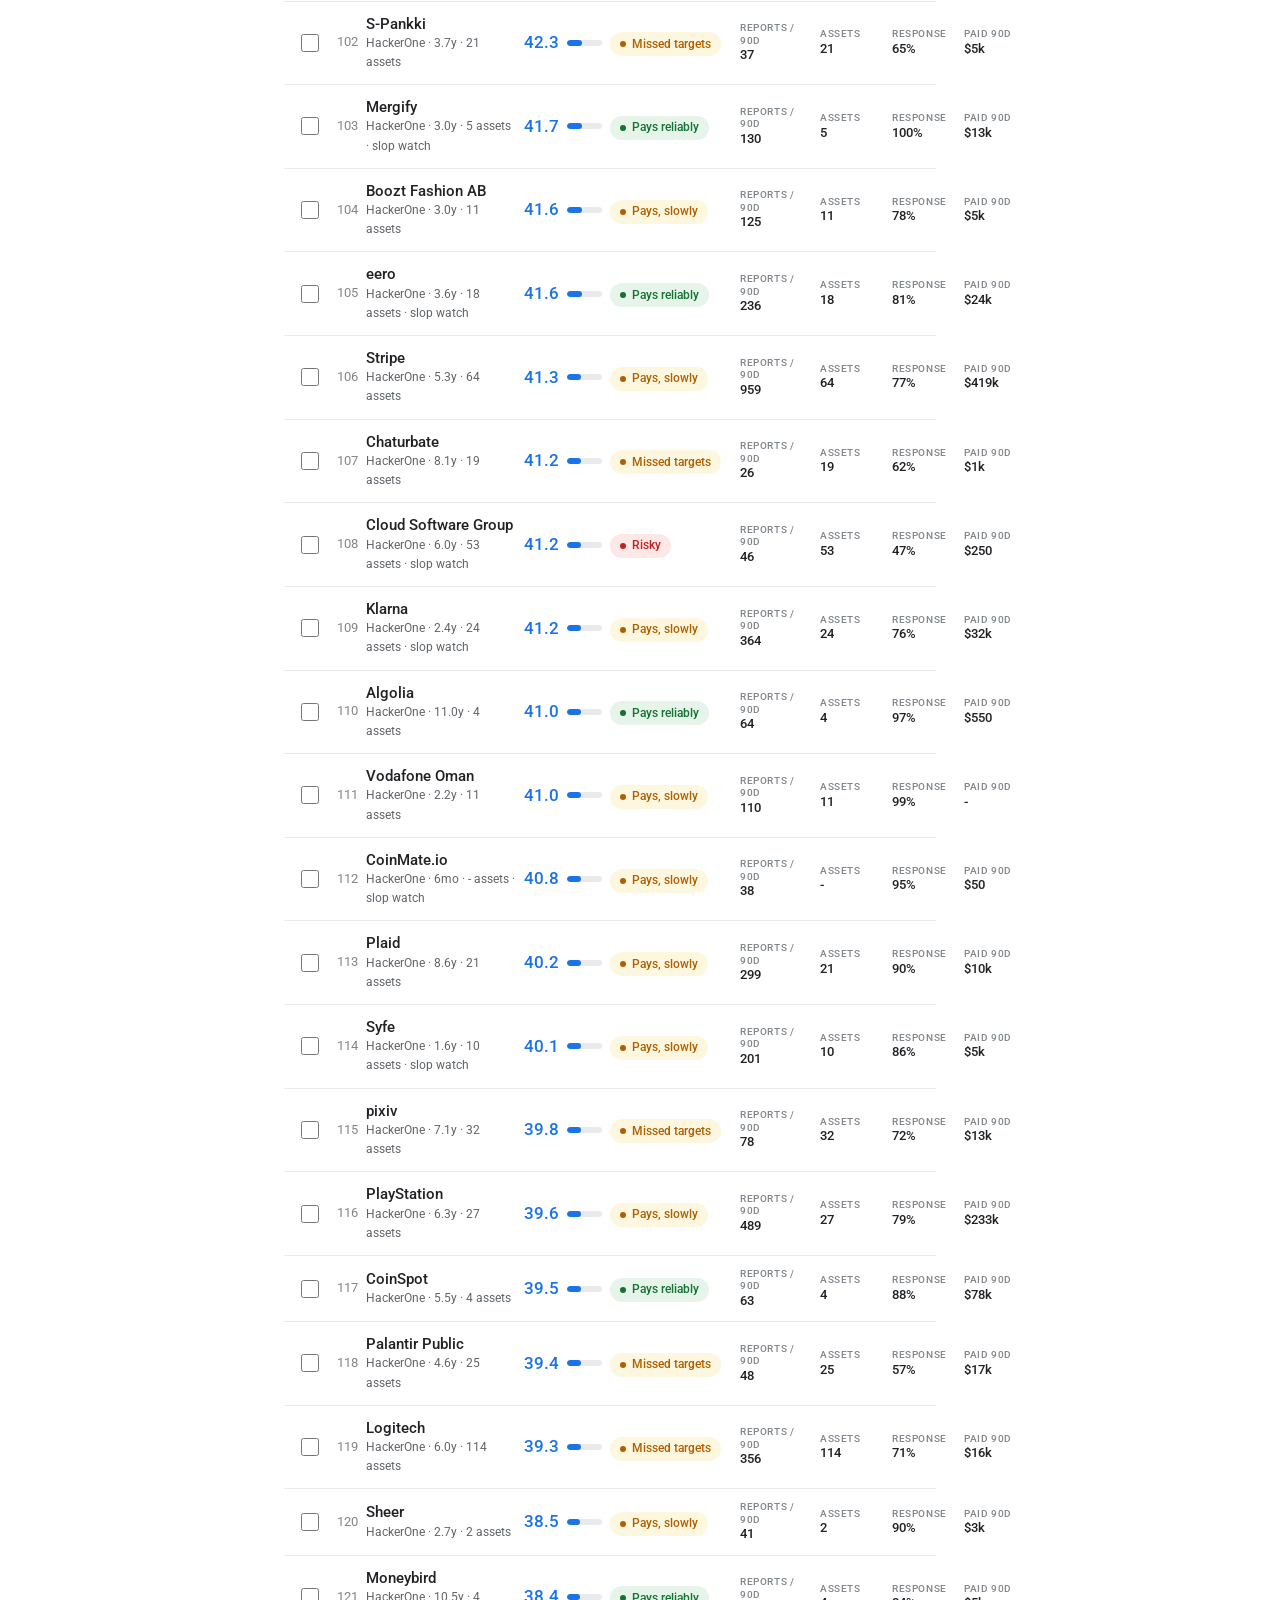
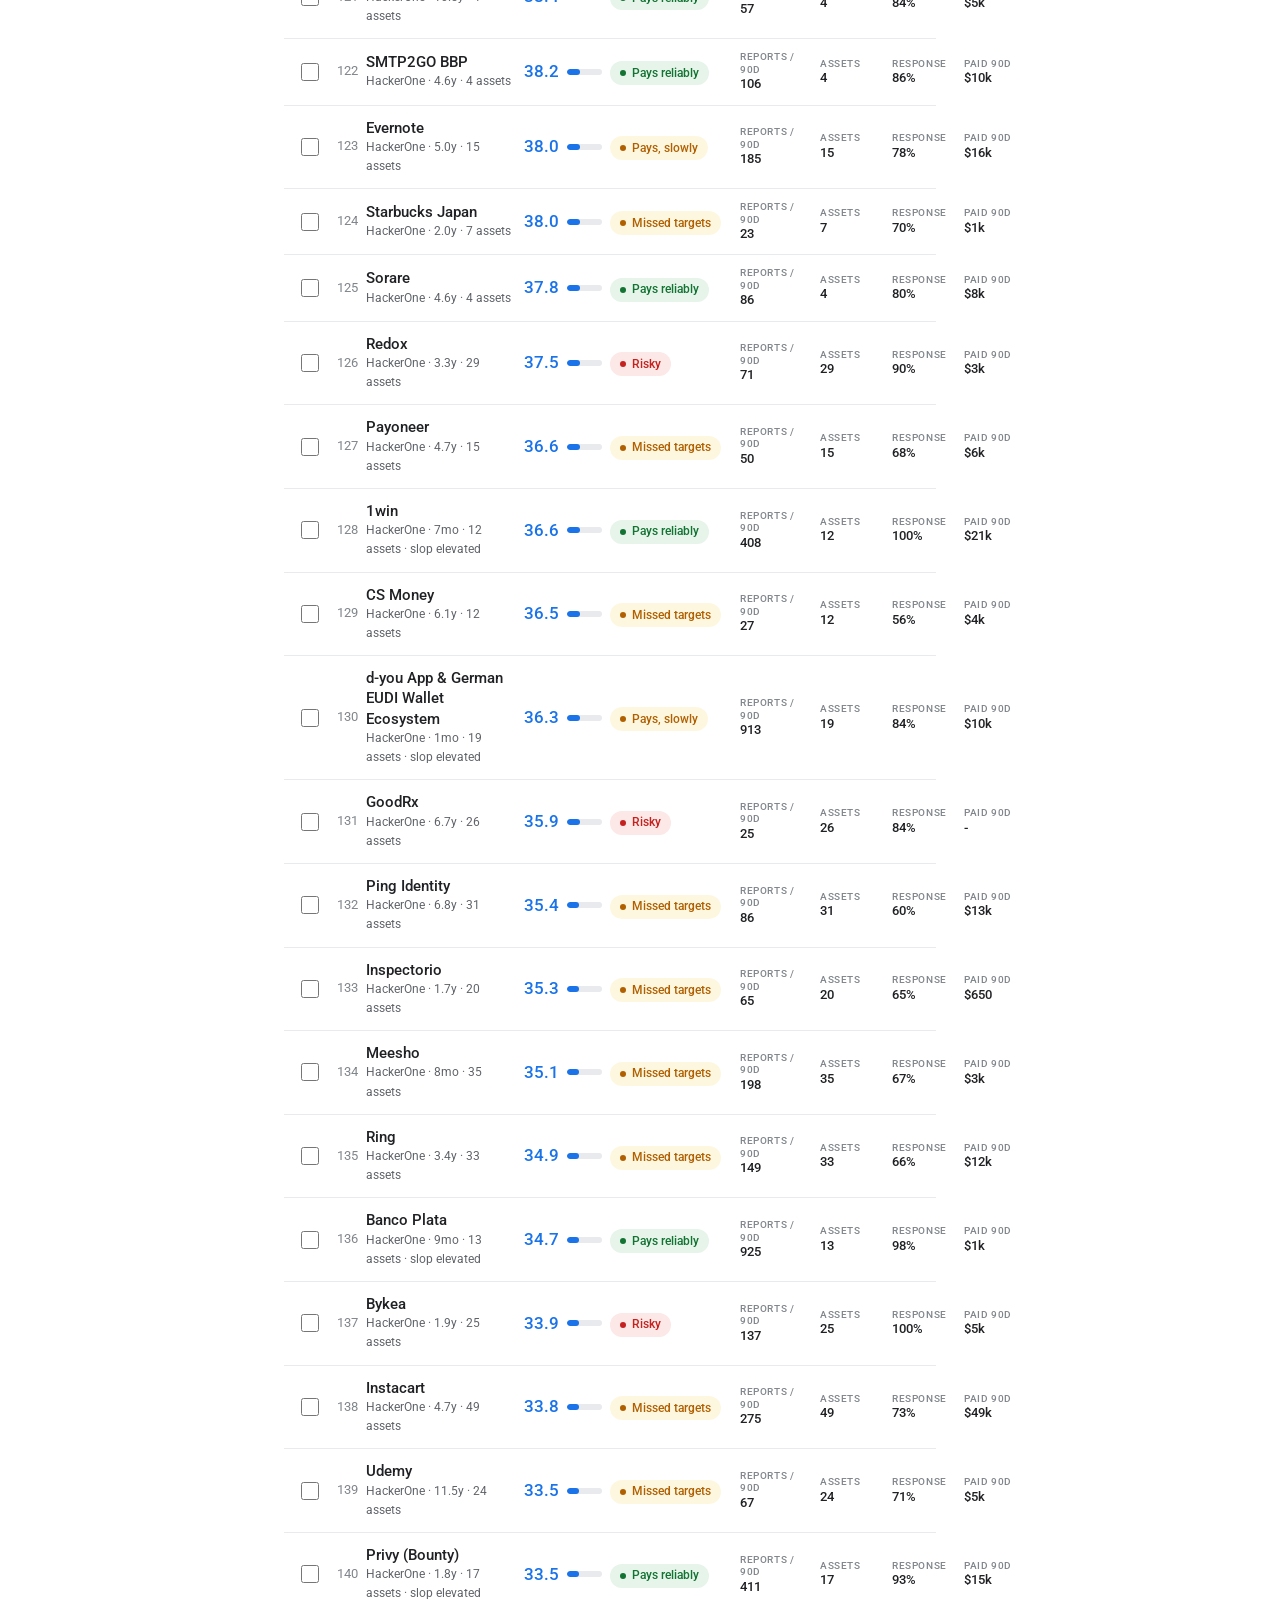
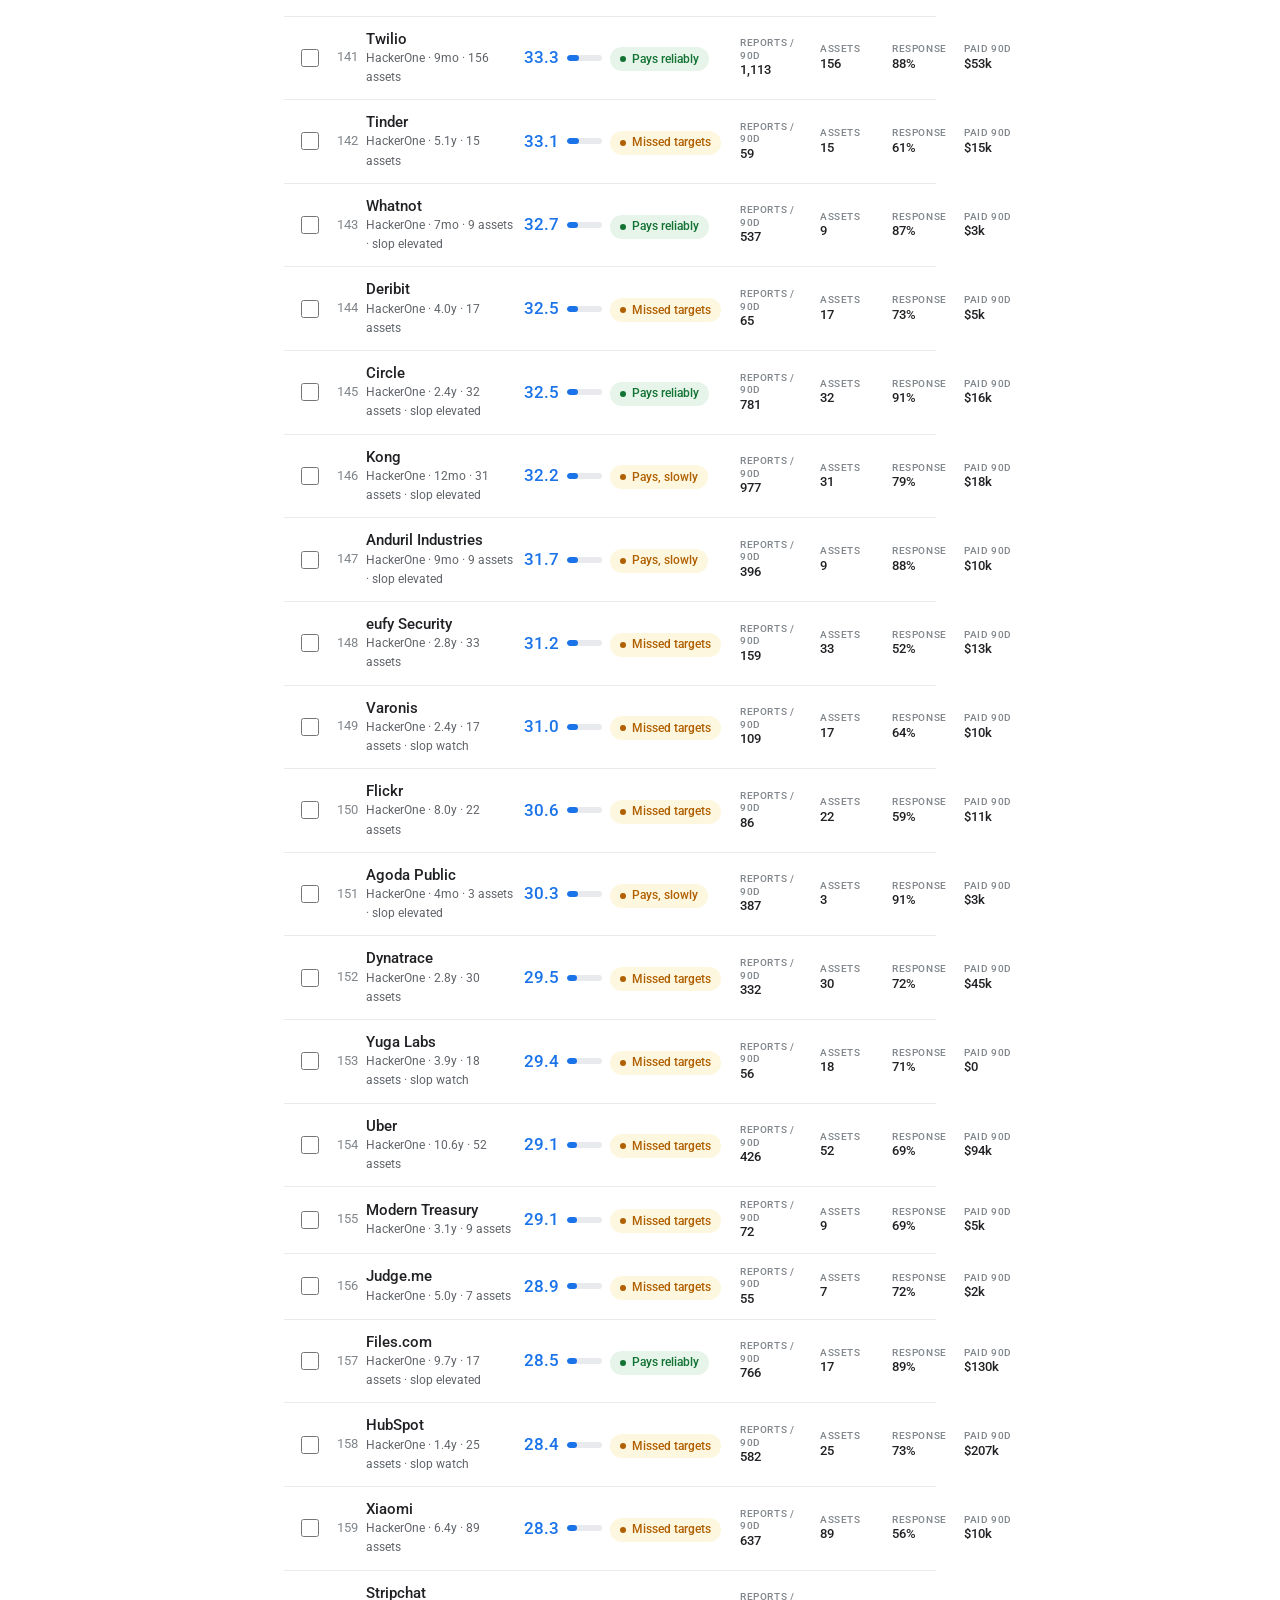
==== commit c5de60b4: "Replace the logo with a handwritten wordmark and h favicon" ====
--- a/public/app.html
+++ b/public/app.html
@@ -8,14 +8,23 @@
       name="description"
       content="Ranked bug bounty programs, scored on payout reliability, crowding, triage quality and your own stack."
     />
+    <link rel="canonical" href="https://honeybe.tech/app.html" />
+    <meta property="og:type" content="website" />
+    <meta property="og:site_name" content="honeybe" />
+    <meta property="og:title" content="Ranked - honeybe" />
+    <meta
+      property="og:description"
+      content="Ranked bug bounty programs, scored on payout reliability, crowding, triage quality and your own stack."
+    />
+    <meta property="og:url" content="https://honeybe.tech/app.html" />
     <link rel="preconnect" href="https://fonts.googleapis.com" />
     <link rel="preconnect" href="https://fonts.gstatic.com" crossorigin />
     <link
-      href="https://fonts.googleapis.com/css2?family=Roboto:wght@300;400;500;700&family=Roboto+Mono:wght@400;500&display=swap"
+      href="https://fonts.googleapis.com/css2?family=Kalam:wght@700&family=Roboto:wght@300;400;500;700&family=Roboto+Mono:wght@400;500&display=swap"
       rel="stylesheet"
     />
     <link rel="stylesheet" href="styles.css" />
-    <link rel="icon" type="image/png" href="logo.png" />
+    <link rel="icon" type="image/svg+xml" href="favicon.svg" />
     <script>
       (function () {
         try {
@@ -36,10 +45,7 @@
     <header class="appbar">
       <div class="appbar-inner">
         <a class="brand" href="index.html">
-          <img class="brand-mark" src="logo.png" alt="honeybe" />
-          <span class="brand-text">
-            <span class="brand-name">honeybe</span>
-          </span>
+          <span class="brand-name">honeybe</span>
         </a>
 
         <nav class="appnav" aria-label="Sections">
@@ -111,7 +117,7 @@
         </button>
         <a
           class="icon-btn star-icon"
-          href="https://github.com/"
+          href="https://github.com/asucodes/honeybe"
           target="_blank"
           rel="noopener"
           aria-label="Star honeybe on GitHub"
@@ -593,9 +599,7 @@
         aria-modal="true"
         aria-labelledby="onboard-title"
       >
-        <div class="onboard-bee" aria-hidden="true">
-          <img src="logo.png" alt="" width="44" height="44" />
-        </div>
+        <div class="onboard-wordmark" aria-hidden="true">honeybe</div>
         <h2 id="onboard-title">How experienced are you with bug bounties?</h2>
         <p class="lede">
           honeybe personalises the ranking to what you can actually test. Pick
--- a/public/styles.css
+++ b/public/styles.css
@@ -103,7 +103,6 @@
 .brand {
   display: flex;
   align-items: center;
-  gap: 10px;
   text-decoration: none;
   color: inherit;
   flex-shrink: 0;
@@ -111,22 +110,13 @@
 .brand:hover {
   text-decoration: none;
 }
-.brand-mark {
-  width: 30px;
-  height: 30px;
-  flex-shrink: 0;
-  border-radius: 7px;
-}
-.brand-text {
-  display: flex;
-  flex-direction: column;
-  line-height: 1.1;
-}
 .brand-name {
-  font-size: 21px;
-  font-weight: 500;
-  color: var(--ink);
-  letter-spacing: -0.2px;
+  font-family: "Kalam", "Segoe Script", cursive;
+  font-size: 32px;
+  font-weight: 700;
+  color: var(--ink);
+  line-height: 1;
+  letter-spacing: 0;
 }
 
 .appnav {
@@ -2177,7 +2167,7 @@
   font-weight: 500;
 }
 .trustbar span::before {
-  content: "âœ“";
+  content: "\2713";
   margin-right: 6px;
   font-weight: 700;
 }
@@ -2371,19 +2361,14 @@
 #onboard .modal-card {
   max-width: 520px;
 }
-.onboard-bee {
-  display: flex;
-  justify-content: center;
-  margin-bottom: 14px;
-}
-.onboard-bee svg {
-  width: 40px;
-  height: 40px;
-}
-.onboard-bee img {
-  width: 44px;
-  height: 44px;
-  border-radius: 10px;
+.onboard-wordmark {
+  text-align: center;
+  margin-bottom: 8px;
+  font-family: "Kalam", "Segoe Script", cursive;
+  font-size: 36px;
+  font-weight: 700;
+  color: var(--blue);
+  line-height: 1;
 }
 #onboard h2 {
   text-align: center;
@@ -2949,12 +2934,19 @@
   padding: 6px 14px;
 }
 
-.pulse {
-  width: 7px;
-  height: 7px;
+.refresh-ic {
+  width: 22px;
+  height: 22px;
   border-radius: 50%;
-  background: #8ff0a4;
-  box-shadow: 0 0 0 4px rgba(143, 240, 164, 0.18);
+  background: #1a73e8;
+  display: grid;
+  place-items: center;
+  flex: 0 0 auto;
+}
+.refresh-ic svg {
+  width: 14px;
+  height: 14px;
+  fill: #ffffff;
 }
 
 .refresh-badge {
@@ -3839,8 +3831,8 @@
     row-gap: 6px;
   }
 
-  .brand-text {
-    display: none;
+  .brand-name {
+    font-size: 28px;
   }
 
   .appnav {
